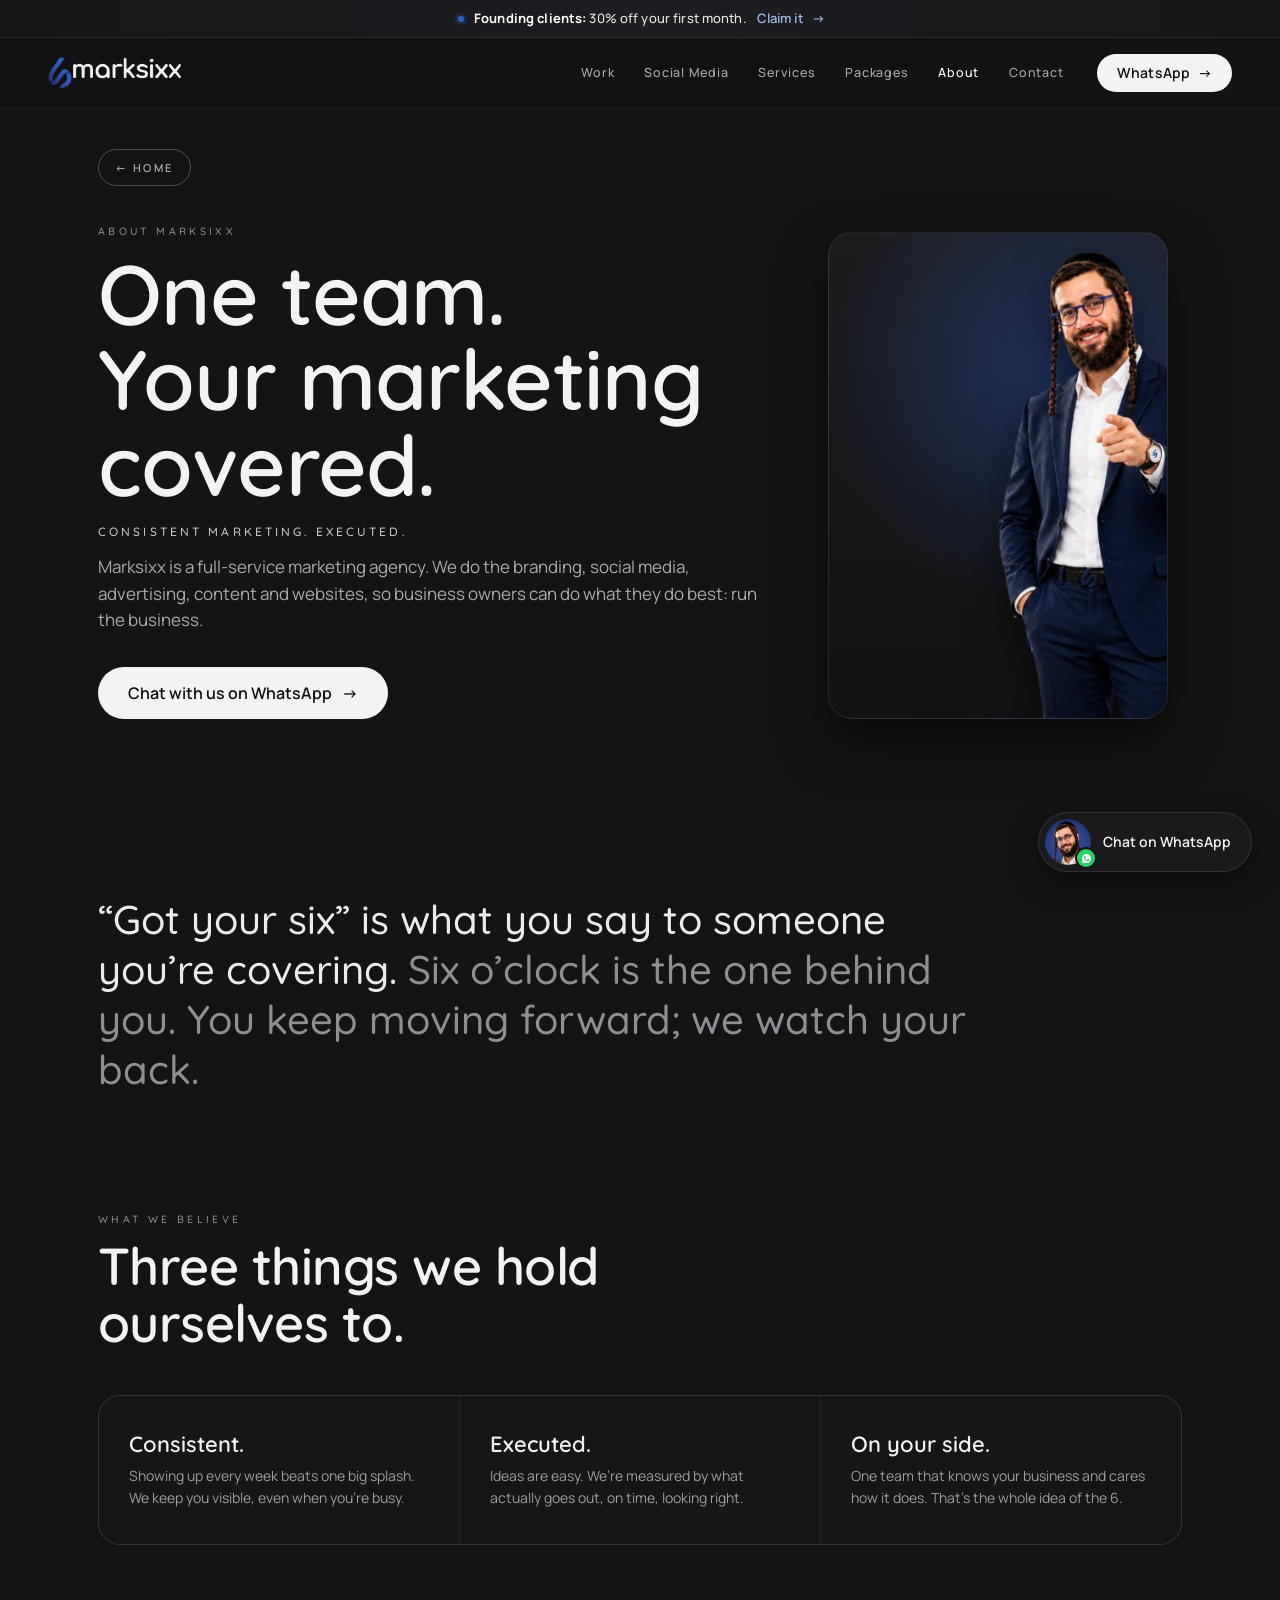
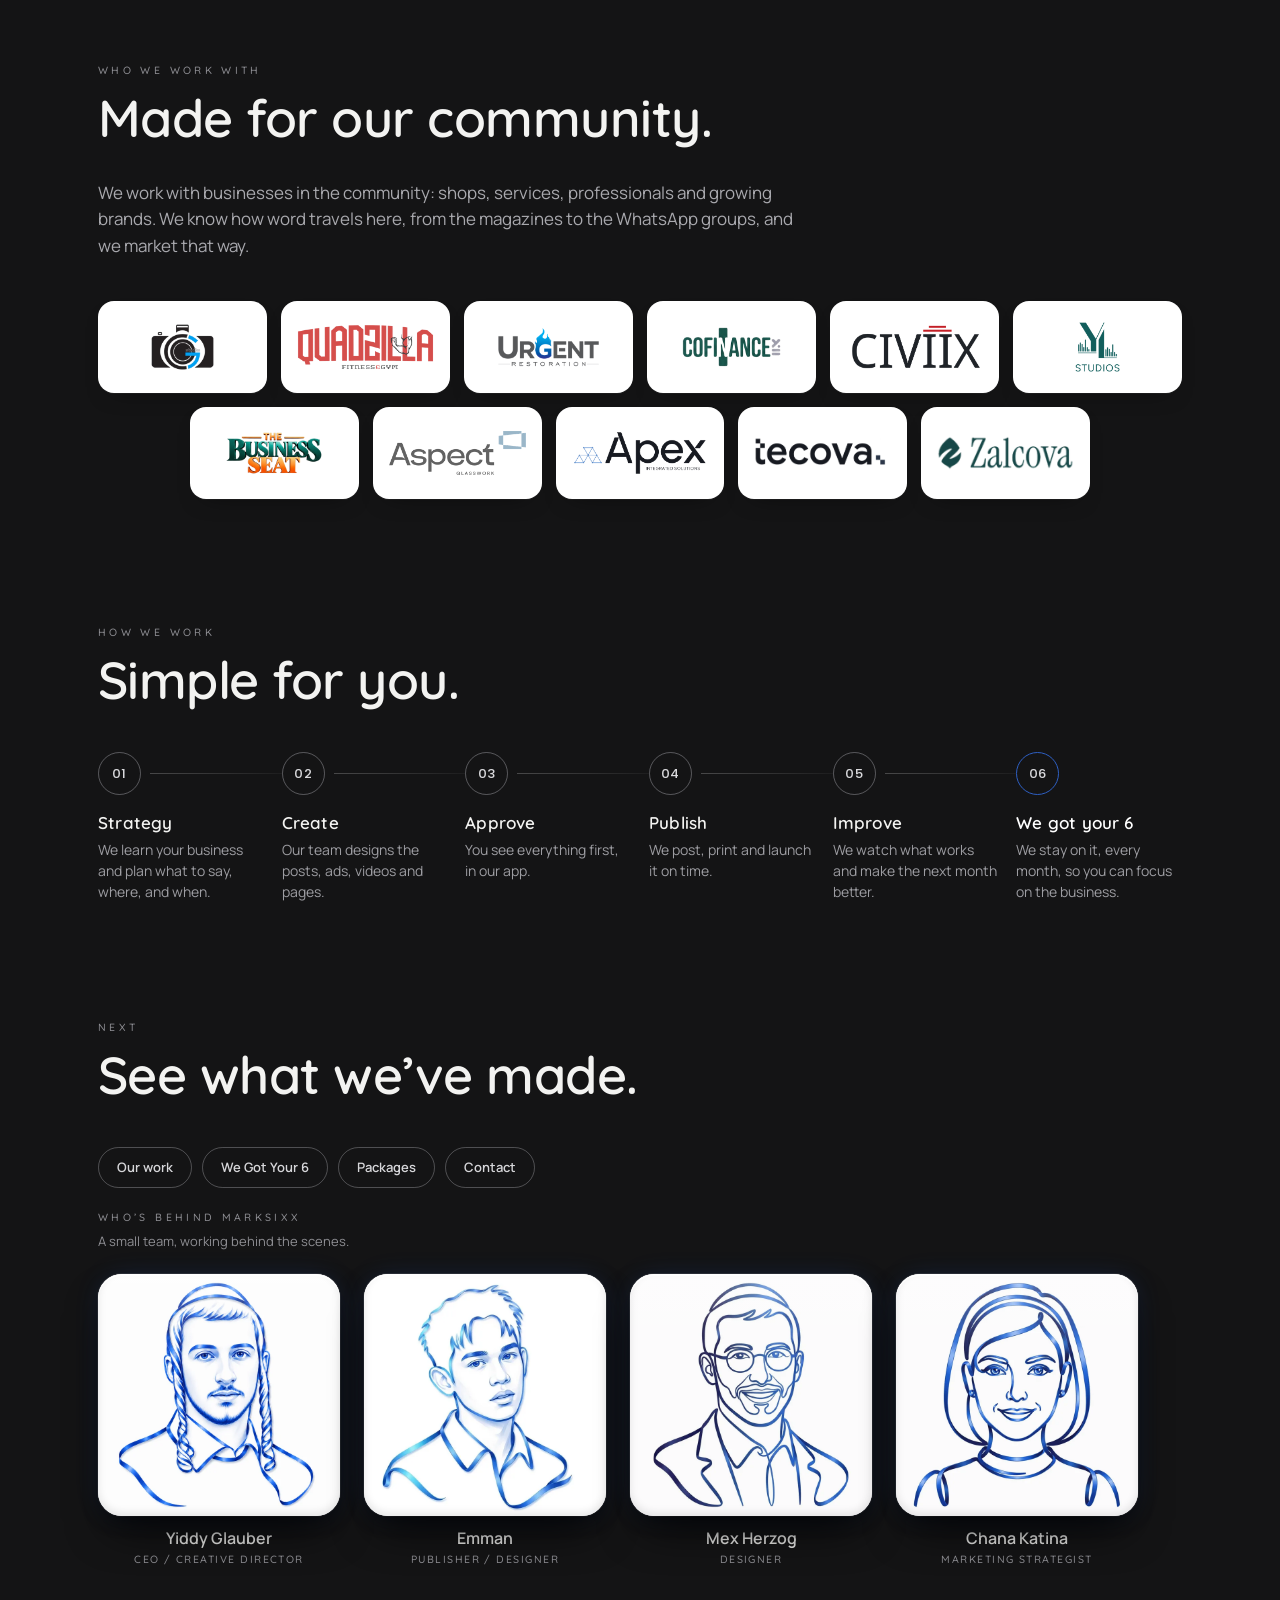
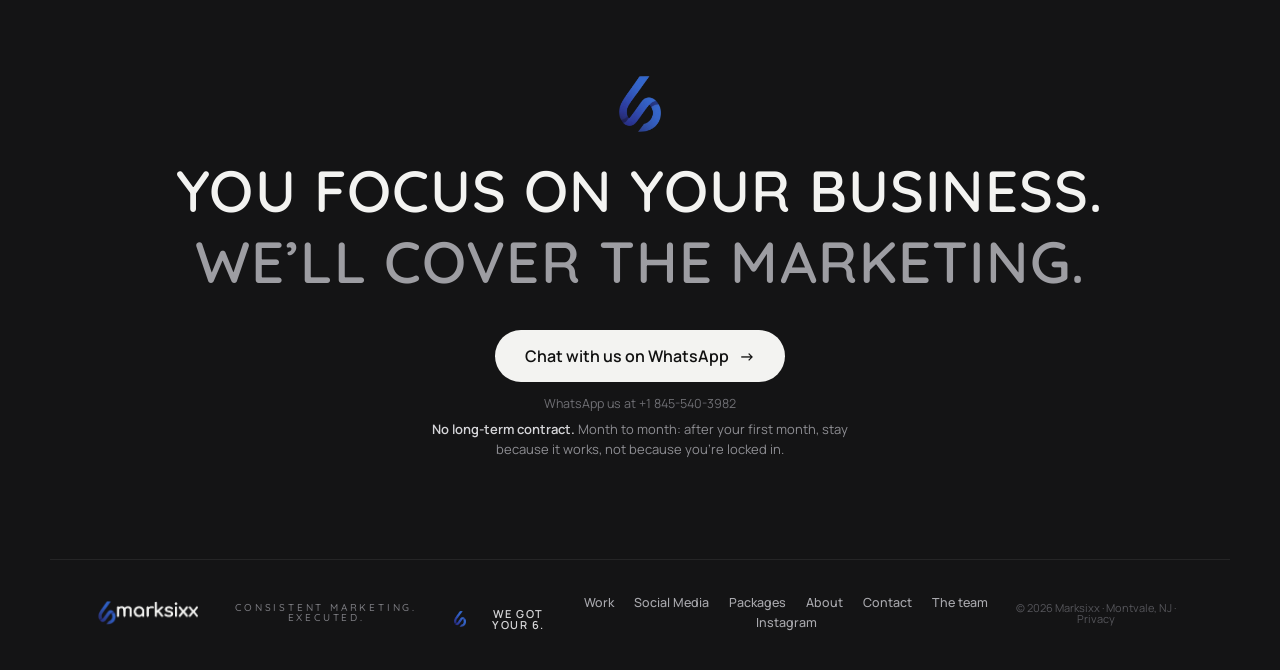
==== about/index.html @ c8ac4564 "Location: Montvale, NJ" ====
<!doctype html><html lang="en"><head><meta charset="utf-8"><meta name="viewport" content="width=device-width,initial-scale=1,viewport-fit=cover">
<title>About — Marksixx</title><meta name="description" content="About Marksixx: one team for your whole marketing. Branding, social media, advertising, content and websites. We Got Your 6.">
<meta property="og:title" content="About — Marksixx"><meta property="og:description" content="About Marksixx: one team for your whole marketing. Branding, social media, advertising, content and websites. We Got Your 6."><meta property="og:image" content="https://marksixx.com/assets/og.jpg">
<meta name="theme-color" content="#141415"><link rel="icon" href="/assets/six.png"><link rel="stylesheet" href="/assets/style.css"><link rel="stylesheet" href="/assets/home.css"><link rel="stylesheet" href="/assets/svc.css"><link rel="stylesheet" href="/assets/v5.css"><link rel="stylesheet" href="/assets/v7.css"><link rel="stylesheet" href="/assets/v9.css">
<script>document.documentElement.classList.add('fxjs')</script><link rel="stylesheet" href="/assets/v12.css?v=14"><link rel="stylesheet" href="/assets/wa6.css"></head>
<body class="svc-page p-about"><a class="offer-bar" href="/contact/?offer=founding" aria-label="Founding clients: 30% off your first month. Get in touch."><span><b>Founding clients:</b> 30% off your first month.</span><span class="ob-go" aria-hidden="true">Claim it<i>&rarr;</i></span></a>
<div class="page">
<header class="top solid"><a class="logo" href="/" aria-label="Marksixx home"><img class="logo-lockup" src="/assets/logo-lockup.png" alt="marksixx" width="825" height="198"></a>
<nav class="sub-nav" aria-label="Main"><a href="/work/">Work</a><a href="/social-media/">Social Media</a><a href="/we-got-your-6/">Services</a><a href="/packages/">Packages</a><a href="/about/" class="on">About</a><a href="/contact/">Contact</a></nav><a class="cta" href="https://wa.me/18455403982?text=Hi%20Marksixx%21%20I%E2%80%99d%20like%20to%20talk%20about%20my%20marketing." target="_blank" rel="noopener">WhatsApp <span aria-hidden="true">&rarr;</span></a></header>
<main>
<section class="sec sp-hero"><a class="sp-back" href="/" data-back>&larr; Home</a><div class="ab-hero"><div><p class="kicker sp-k">About Marksixx</p><h1>One team.<br>Your marketing covered.</h1><p class="sp-short">Consistent Marketing. Executed.</p><p class="lead">Marksixx is a full-service marketing agency. We do the branding, social media, advertising, content and websites, so business owners can do what they do best: run the business.</p><div class="sp-btns2"><a class="big-cta" href="https://wa.me/18455403982?text=Hi%20Marksixx%21%20I%E2%80%99d%20like%20to%20talk%20about%20my%20marketing." target="_blank" rel="noopener">Chat with us on WhatsApp <span aria-hidden="true">&rarr;</span></a></div></div><div class="ab-guy ab-guy6 fx"><img src="/assets/guy-front-6.webp" alt="The Mark Six guy, pointing at you" width="398" height="1100" loading="lazy"></div></div></section><section class="sec"><div class="sec-head fx"><p class="kicker">The name</p></div><p class="quote fx">“Got your six” is what you say to someone you’re covering. <em>Six o’clock is the one behind you. You keep moving forward; we watch your back.</em></p></section><section class="sec "><div class="sec-head fx"><p class="kicker">What we believe</p><h2>Three things we hold ourselves to.</h2></div><div class="vals fx-kids"><div class="val"><h3>Consistent.</h3><p>Showing up every week beats one big splash. We keep you visible, even when you’re busy.</p></div><div class="val"><h3>Executed.</h3><p>Ideas are easy. We’re measured by what actually goes out, on time, looking right.</p></div><div class="val"><h3>On your side.</h3><p>One team that knows your business and cares how it does. That’s the whole idea of the 6.</p></div></div></section><section class="sec "><div class="sec-head fx"><p class="kicker">Who we work with</p><h2>Made for our community.</h2></div><p class="lead fx" style="max-width:720px;margin-top:-10px">We work with businesses in the community: shops, services, professionals and growing brands. We know how word travels here, from the magazines to the WhatsApp groups, and we market that way.</p><ul class="logos logos-color logos9 fx-kids" style="margin-top:34px"><li><img src="/assets/clients/color/g-studios.png" width="214" height="160" alt="G Studios" loading="lazy"></li><li><img src="/assets/clients/color/quadzilla.png" width="453" height="160" alt="Quadzilla Fitness" loading="lazy"></li><li><img src="/assets/clients/color/urgent-restoration.png" width="349" height="160" alt="Urgent Restoration" loading="lazy"></li><li><img src="/assets/clients/color/cofinance.png" width="349" height="160" alt="CoFinance" loading="lazy"></li><li><img src="/assets/clients/color/civiix.png" width="467" height="160" alt="CIVIIX" loading="lazy"></li><li><img src="/assets/clients/color/yl-studios.png" width="162" height="180" alt="YL Studios" loading="lazy"></li><li><img src="/assets/clients/color/business-seat.png" width="332" height="160" alt="The Business Seat" loading="lazy"></li><li><img src="/assets/clients/color/aspect-white.png" width="496" height="160" alt="Aspect Glasswork" loading="lazy"></li><li><img src="/assets/clients/color/apex.png" width="469" height="160" alt="Apex Integrated Solutions" loading="lazy"></li><li><img src="/assets/clients/color/tecova.png" width="697" height="160" alt="Tecova" loading="lazy"></li><li><img src="/assets/clients/color/zalcova.png" width="647" height="160" alt="Zalcova" loading="lazy"></li></ul></section><section class="sec "><div class="sec-head fx"><p class="kicker">How we work</p><h2>Simple for you.</h2></div><ol class="steps s6  fx-kids"><li><span class="st-n">01</span><div><h3>Strategy</h3><p>We learn your business and plan what to say, where, and when.</p></div></li><li><span class="st-n">02</span><div><h3>Create</h3><p>Our team designs the posts, ads, videos and pages.</p></div></li><li><span class="st-n">03</span><div><h3>Approve</h3><p>You see everything first, in our app.</p></div></li><li><span class="st-n">04</span><div><h3>Publish</h3><p>We post, print and launch it on time.</p></div></li><li><span class="st-n">05</span><div><h3>Improve</h3><p>We watch what works and make the next month better.</p></div></li><li class="st-six"><span class="st-n">06</span><div><h3>We got your 6</h3><p>We stay on it, every month, so you can focus on the business.</p></div></li></ol></section><section class="sec"><div class="sec-head fx"><p class="kicker">Next</p><h2>See what we’ve made.</h2></div><nav class="sp-more fx"><a href="/work/">Our work</a><a href="/we-got-your-6/">We Got Your 6</a><a href="/packages/">Packages</a><a href="/contact/">Contact</a></nav></section><section class="sec sec-team" id="team" aria-labelledby="team-h"><div class="sec-head fx"><p class="kicker" id="team-h">Who’s behind Marksixx</p><p class="tm-intro">A small team, working behind the scenes.</p></div><ul class="tm-list tm12-grid fx-kids"><li class="tm tm12"><div class="tm-ph"><picture><source srcset="/assets/team/yiddy-glauber-v14.webp" type="image/webp"><img src="/assets/team/yiddy-glauber-v14.jpg" alt="Yiddy Glauber" width="720" height="720" loading="lazy" decoding="async"></picture></div><p class="tm-n">Yiddy Glauber</p><p class="tm-r">CEO / Creative Director</p></li><li class="tm tm12"><div class="tm-ph"><picture><source srcset="/assets/team/emman-v15b.webp" type="image/webp"><img src="/assets/team/emman-v15b.jpg" alt="Emman" width="720" height="720" loading="lazy" decoding="async"></picture></div><p class="tm-n">Emman</p><p class="tm-r">Publisher / Designer</p></li><li class="tm tm12"><div class="tm-ph"><picture><source srcset="/assets/team/mex-herzog-v15b.webp" type="image/webp"><img src="/assets/team/mex-herzog-v15b.jpg" alt="Mex Herzog (illustration)" width="720" height="720" loading="lazy" decoding="async"></picture></div><p class="tm-n">Mex Herzog</p><p class="tm-r">Designer</p></li><li class="tm tm12"><div class="tm-ph"><picture><source srcset="/assets/team/chana-v15b.webp" type="image/webp"><img src="/assets/team/chana-v15b.jpg" alt="Chana Katina (illustration)" width="720" height="720" loading="lazy" decoding="async"></picture></div><p class="tm-n">Chana Katina</p><p class="tm-r">Marketing Strategist</p></li></ul></section>
<section class="sec sec-cta"><img class="cta-6 fx" src="/assets/six.png" alt="" width="301" height="400" loading="lazy"><h2 class="fx"><span>You focus on your business.</span><span>We’ll cover the marketing.</span></h2>
<a class="big-cta fx" href="https://wa.me/18455403982?text=Hi%20Marksixx%21%20I%E2%80%99d%20like%20to%20talk%20about%20my%20marketing." target="_blank" rel="noopener">Chat with us on WhatsApp <span aria-hidden="true">&rarr;</span></a>
<p class="cta-sub">WhatsApp us at +1 845-540-3982</p><p class="cta-promise"><b>No long-term contract.</b> Month to month: after your first month, stay because it works, not because you’re locked in.</p></section>
<footer class="foot"><img class="foot-logo" src="/assets/logo-lockup.png" alt="marksixx" width="825" height="198" loading="lazy"><p class="foot-slogan">Consistent Marketing. Executed.</p><p class="foot-six"><img src="/assets/six.png" alt="" width="301" height="400" loading="lazy">We got your 6.</p><nav class="foot-nav" aria-label="Footer"><a href="/work/">Work</a><a href="/social-media/">Social Media</a><a href="/packages/">Packages</a><a href="/about/">About</a><a href="/contact/">Contact</a><a href="/about/#team">The team</a><a href="https://www.instagram.com/mark6.x/" target="_blank" rel="noopener">Instagram</a></nav><p class="foot-c">© 2026 Marksixx · Montvale, NJ · <a href="/privacy/">Privacy</a></p></footer>
</main>
<nav class="tabbar" aria-label="Main"><a href="/"><svg viewBox="0 0 24 24"><path d="M3.5 10.5 12 4l8.5 6.5V20a.5.5 0 0 1-.5.5h-5v-6h-6v6H4a.5.5 0 0 1-.5-.5z"/></svg><span>Home</span></a><a href="/work/"><svg viewBox="0 0 24 24"><rect x="3.5" y="5" width="17" height="14" rx="1.5"/><path d="m3.5 16 5-5 4 4 3-3 5 5"/><circle cx="15.5" cy="9" r="1.3"/></svg><span>Work</span></a><a href="/packages/"><svg viewBox="0 0 24 24"><path d="M12 3.5 20 7.5v9L12 20.5 4 16.5v-9z"/><path d="m4 7.5 8 4 8-4M12 11.5v9"/></svg><span>Packages</span></a><a href="/social-media/"><svg viewBox="0 0 24 24"><rect x="3.5" y="3.5" width="17" height="17" rx="5"/><circle cx="12" cy="12" r="3.9"/><circle cx="17.2" cy="6.8" r=".5"/></svg><span>Social</span></a><a href="/contact/"><svg viewBox="0 0 24 24"><path d="M20 12a8 8 0 0 1-11.8 7l-4.2 1.1 1.1-4A8 8 0 1 1 20 12z"/></svg><span>Contact</span></a></nav>
</div>
<div class="lb" id="lb" hidden><button type="button" class="lb-x" aria-label="Close"><svg viewBox="0 0 24 24"><path d="M6 6l12 12M18 6 6 18"/></svg></button><img id="lbImg" alt=""><p id="lbCap"></p></div>
<script src="/assets/svc.js" defer></script><script src="/assets/v5.js" defer></script><script src="/assets/v9.js" defer></script><a class="wa6" href="https://wa.me/18455403982?text=Hi%20Marksixx%21%20I%E2%80%99d%20like%20to%20talk%20about%20my%20marketing." target="_blank" rel="noopener" aria-label="Chat with Marksixx on WhatsApp"><img src="/assets/wa6-guy.webp" alt="" width="132" height="132"><span class="wa6-b"><svg viewBox="0 0 24 24" aria-hidden="true"><path d="M12.04 2C6.58 2 2.13 6.45 2.13 11.91c0 1.75.46 3.45 1.32 4.95L2.05 22l5.25-1.38a9.9 9.9 0 0 0 4.74 1.21h.01c5.46 0 9.91-4.45 9.91-9.91A9.85 9.85 0 0 0 12.04 2zm5.8 14.13c-.24.69-1.42 1.32-1.96 1.37-.5.05-1.13.07-1.83-.11-.42-.13-.96-.31-1.65-.61-2.9-1.25-4.79-4.17-4.94-4.36-.14-.2-1.18-1.57-1.18-3 0-1.42.75-2.12 1.01-2.41.27-.29.58-.36.78-.36h.56c.18.01.42-.07.66.5.24.58.83 2.01.9 2.15.07.15.12.32.02.51-.1.2-.15.32-.29.49-.15.17-.31.38-.44.51-.15.15-.3.3-.13.6.17.29.76 1.25 1.63 2.03 1.12 1 2.07 1.31 2.36 1.46.29.15.46.12.63-.07.17-.2.73-.85.92-1.14.2-.29.39-.24.66-.15.27.1 1.71.81 2 .96.29.15.49.22.56.34.07.12.07.71-.17 1.39z"/></svg></span><span class="wa6-t">Chat on WhatsApp</span></a>
<script src="/assets/wa6.js" defer></script>
</body></html>
---- assets/style.css ----
@font-face{font-family:"Poppins";src:url(/assets/Poppins-Medium.woff2) format("woff2");font-weight:500;font-display:swap}
@font-face{font-family:"Poppins";src:url(/assets/Poppins-Regular.woff2) format("woff2");font-weight:400;font-display:swap}
@font-face{font-family:"Manrope";src:url(/assets/Manrope.woff2) format("woff2");font-weight:200 800;font-display:swap}
:root{--bg:#141415;--ink:#f1f1ef;--mute:#9a9a9f;--dim:#6f6f74;--blue:#2E5FC2;--rim:rgba(214,216,222,.55)}
*{box-sizing:border-box;margin:0;padding:0}
html,body{background:var(--bg);color:var(--ink);-webkit-font-smoothing:antialiased;-webkit-tap-highlight-color:transparent}
body{font-family:Manrope,system-ui,sans-serif;min-height:100svh;overflow-x:hidden}
a{color:inherit;text-decoration:none}
img{display:block;max-width:none}
ul{list-style:none}

/* ---------- header ---------- */
.top{position:fixed;inset:0 0 auto 0;z-index:20;display:flex;align-items:center;justify-content:space-between;padding:calc(env(safe-area-inset-top) + 18px) 20px 0}
.logo{display:flex;align-items:center;gap:7px;height:30px}
.logo-six{height:27px;width:auto}
.logo-word{height:15px;width:auto;margin-top:3px}
.cta{font:600 13px/1 Manrope,sans-serif;letter-spacing:.02em;color:#111;background:#f3f3f1;border-radius:999px;padding:10px 16px 10px 17px;display:inline-flex;gap:7px;align-items:center;transition:background .2s}
.cta:hover{background:#fff}

/* ---------- hero ---------- */
.hero{position:relative;min-height:100svh;overflow:hidden}
.copy{position:relative;z-index:6;text-align:center;padding:calc(env(safe-area-inset-top) + 86px) 20px 0;pointer-events:none}
.copy a,.copy nav{pointer-events:auto}
.eyebrow{font:600 10.5px/1 Manrope,sans-serif;letter-spacing:.34em;text-transform:uppercase;color:#b4b4b8;margin-right:-.34em}
.headline{font:500 clamp(30px,8.6vw,40px)/1.08 Poppins,sans-serif;letter-spacing:-.015em;margin-top:12px;display:inline-flex;align-items:baseline;gap:.08em;white-space:nowrap}
.headline .h6{height:.98em;width:auto;align-self:center;transform:translateY(.04em);margin-left:.2em}
.desk-extra{display:none}

/* stage = the photographic plate + the interactive layers, all positioned in plate % */
.stage{position:relative;z-index:2}
.plate{position:relative;width:var(--pw);aspect-ratio:var(--par);margin:0 auto;left:50%;transform:translateX(-50%);
  --pw:min(113vw,60svh);--par:1/1;--cx:50%;--cy:50%;--rn:.4295;--rpx:calc(var(--pw) * var(--rn))}
.plate>picture,.plate>picture>img{position:absolute;inset:0;width:100%;height:100%}
.plate>picture>img{object-fit:cover;-webkit-mask-image:radial-gradient(closest-side at var(--cx) var(--cy),#000 86%,transparent 100%);mask-image:radial-gradient(closest-side at var(--cx) var(--cy),#000 86%,transparent 100%)}

/* the man + his shadow; the figure's origin (0,0) is the point between his feet */
.figure{position:absolute;left:calc(var(--cx) + var(--fx,0%));top:calc(var(--cy) + var(--fy,0%));width:0;height:0;z-index:2;
  transform:translateY(var(--walk,0px))}
.guy{position:absolute;bottom:0;left:0;height:calc(var(--rpx) * .44);width:auto;
  transform:translateX(var(--gx,-50%)) translateY(var(--gy,8%)) rotate(var(--sway,0deg));transform-origin:50% 100%;
  filter:drop-shadow(0 1px 1px rgba(0,0,0,.55))}
.shadow{position:absolute;left:0;top:0;width:0;height:0;transform:rotate(var(--rot,0deg));will-change:transform}
.shadow img{position:absolute;top:calc(var(--rpx) * -.012);left:0;transform:translateX(-50%) scaleY(var(--slen,1));transform-origin:50% 0;
  height:calc(var(--rpx) * .64);width:auto;opacity:var(--sop,.9)}

/* the entrance light: a dark veil with a moving spotlight hole */
.light{position:absolute;inset:-30% -60%;z-index:3;pointer-events:none;opacity:0;
  background:radial-gradient(circle at var(--lx,62%) var(--ly,38%),rgba(20,20,21,0) 0,rgba(20,20,21,0) var(--lr0,0%),rgba(20,20,21,.95) var(--lr1,8%))}
.intro .light{opacity:1}

/* ---------- the six service markers ---------- */
.marks{position:absolute;inset:0;z-index:4}
.marks li{position:absolute;--a:calc(var(--h) * 30deg);--rr:calc(var(--rpx) * .75);
  left:calc(var(--cx) + sin(var(--a)) * var(--rr));top:calc(var(--cy) - cos(var(--a)) * var(--rr) * var(--yk,1));width:0;height:0}
.mark{position:absolute;left:0;top:0;width:var(--d);height:var(--d);--d:calc(var(--rpx) * .32);
  margin:calc(var(--d) / -2) 0 0 calc(var(--d) / -2);border-radius:50%;display:flex;flex-direction:column;align-items:center;justify-content:center;gap:.06em;
  background:radial-gradient(120% 120% at 30% 20%,rgba(58,58,62,.78),rgba(16,16,18,.9) 62%);
  -webkit-backdrop-filter:blur(3px);backdrop-filter:blur(3px);
  border:1px solid var(--rim);
  box-shadow:inset 0 1px 0 rgba(255,255,255,.14),inset 0 -1px 2px rgba(0,0,0,.6),0 0 0 1px rgba(0,0,0,.55),0 calc(var(--d)*.08) calc(var(--d)*.18) rgba(0,0,0,.55);
  transition:transform .35s cubic-bezier(.2,.7,.2,1),border-color .3s,box-shadow .3s,opacity .5s;cursor:pointer;outline:none}
.mark .n{font:500 calc(var(--d) * .36)/1 Poppins,sans-serif;color:#f4f4f2;letter-spacing:-.01em;margin-top:calc(var(--d)*.04)}
.mark .l{font:600 max(7px,calc(var(--d) * .1))/1.1 Manrope,sans-serif;letter-spacing:.035em;text-transform:uppercase;color:#bdbdc1;text-align:center;white-space:nowrap}
.mark-six .six{height:calc(var(--d) * .36);width:auto;margin-top:calc(var(--d)*.02)}
.mark-six .l{font-size:max(6.5px,calc(var(--d) * .086));letter-spacing:.02em}
.mark.is-active,.mark:focus-visible{transform:translateY(-4px);border-color:var(--blue);
  box-shadow:inset 0 1px 0 rgba(255,255,255,.16),inset 0 -1px 2px rgba(0,0,0,.6),0 0 0 1px rgba(46,95,194,.35),0 calc(var(--d)*.14) calc(var(--d)*.26) rgba(0,0,0,.6)}
.mark.is-active .l{color:#fff}
.intro .mark{opacity:0;transform:translateY(6px)}
.marks li.in .mark{opacity:1}

.helper{font:600 9.5px/1 Manrope,sans-serif;letter-spacing:.3em;text-transform:uppercase;color:var(--dim);text-align:center;margin-right:-.3em}
.helper-mob{position:relative;z-index:5;margin-top:-2px}

/* intro fades */
.eyebrow,.headline,.helper{transition:opacity .7s ease,transform .7s ease}
.intro .eyebrow,.intro .headline,.intro .helper{opacity:0;transform:translateY(6px)}
.page.s-eyebrow .eyebrow,.page.s-head .headline,.page.s-help .helper{opacity:1;transform:none}

/* ---------- bottom nav (mobile) ---------- */
.tabbar{position:fixed;left:12px;right:12px;bottom:calc(env(safe-area-inset-bottom) + 10px);z-index:30;display:flex;justify-content:space-around;
  padding:9px 6px 8px;border-radius:20px;background:rgba(28,28,30,.62);-webkit-backdrop-filter:blur(14px) saturate(1.2);backdrop-filter:blur(14px) saturate(1.2);
  border:1px solid rgba(255,255,255,.09)}
.tabbar a{display:flex;flex-direction:column;align-items:center;gap:4px;font:500 9.5px/1 Manrope,sans-serif;letter-spacing:.04em;color:#8c8c91;min-width:54px}
.tabbar svg{width:21px;height:21px;fill:none;stroke:currentColor;stroke-width:1.25;stroke-linejoin:round;stroke-linecap:round}
.tabbar a.on{color:#f2f2f0}

/* ---------- mobile vertical rhythm ---------- */
@media (max-width:899px){
  .hero{display:flex;flex-direction:column;justify-content:center;padding:calc(env(safe-area-inset-top) + 64px) 0 calc(env(safe-area-inset-bottom) + 82px)}
  .copy{padding-top:0}
  .stage{margin-top:6px}
  .helper-mob{margin-top:8px}
}

/* ---------- desktop composition ---------- */
@media (min-width:900px){
  .top{padding:30px 48px 0}
  .logo{height:36px;gap:9px}.logo-six{height:34px}.logo-word{height:19px}
  .cta{font-size:14px;padding:12px 20px}
  .tabbar,.helper-mob{display:none}
  .hero{height:100vh;min-height:640px}
  .stage{position:absolute;inset:0}
  .plate{position:absolute;left:50%;top:50%;transform:translate(-50%,-50%);margin:0;
    --par:2752/1536;--pw:min(max(100vw,calc(100vh * 2752 / 1536)),calc(100vh * 2.25));--cx:71.66%;--cy:49.3%;--rn:.2169}
  .plate>picture>img{-webkit-mask-image:linear-gradient(90deg,transparent,#000 5%,#000 95%,transparent);mask-image:linear-gradient(90deg,transparent,#000 5%,#000 95%,transparent)}
  .copy{position:absolute;z-index:6;left:clamp(48px,6vw,110px);top:50%;transform:translateY(-50%);text-align:left;padding:0;width:min(34vw,470px)}
  .eyebrow{font-size:12px;letter-spacing:.38em}
  .headline{font-size:clamp(44px,4.4vw,68px);margin-top:18px}
  .desk-extra{display:block;margin-top:34px}
  .helper-desk{text-align:left;margin:0;min-height:44px;display:flex;flex-direction:column;gap:9px}
  .helper-desk .hl-label{font:600 11px/1 Manrope,sans-serif;letter-spacing:.32em;color:var(--dim);transition:color .25s}
  .helper-desk .hl-desc{font:400 15px/1.3 Manrope,sans-serif;letter-spacing:.01em;text-transform:none;color:#cfcfd2;opacity:0;transform:translateY(4px);transition:opacity .25s,transform .25s}
  .helper-desk.on .hl-label{color:#f1f1ef}
  .helper-desk.on .hl-desc{opacity:1;transform:none}
  .desk-nav{display:flex;gap:26px;margin-top:46px}
  .desk-nav a{font:600 11px/1 Manrope,sans-serif;letter-spacing:.24em;text-transform:uppercase;color:#8d8d92;transition:color .2s}
  .desk-nav a:hover{color:#fff}
}

@media (prefers-reduced-motion:reduce){
  *,*::before,*::after{transition-duration:.01ms!important;animation-duration:.01ms!important}
  .intro .light{opacity:0}
}
---- assets/home.css ----
/* ===== v4 additions — the hero above is locked; only the logo, eyebrow and headline rules below change it ===== */
@font-face{font-family:"Quicksand";src:url(/assets/Quicksand.woff2) format("woff2");font-weight:300 700;font-display:swap}

/* 3. the official horizontal lockup (blue 6 before marksixx), one image, true proportions */
.logo{height:30px}
.logo-lockup{height:26px;width:auto}
/* 2. eyebrow in the brand's rounded geometric look, light and quiet */
.eyebrow{font:500 10.5px/1 Quicksand,Manrope,sans-serif;letter-spacing:.3em;color:#b9b9bd;margin-right:-.3em;white-space:nowrap}
/* 1. the real "We Got Your 6" slogan artwork (words white, the 6 blue) */
.headline{display:block;margin-top:12px;line-height:0}
.headline .slogan{height:clamp(34px,10vw,46px);width:auto;margin:0 auto}
@media (min-width:900px){
  .logo{height:36px}.logo-lockup{height:32px}
  .eyebrow{font-size:12px;letter-spacing:.34em}
  .headline{margin-top:18px}
  .headline .slogan{height:clamp(54px,5.5vw,86px);margin:0}
  .desk-nav{gap:24px}
}

/* header gets a quiet backing once you scroll past the hero */
.top{transition:background .3s,padding .3s,-webkit-backdrop-filter .3s,backdrop-filter .3s}
.top.solid{background:rgba(18,18,19,.78);-webkit-backdrop-filter:blur(14px);backdrop-filter:blur(14px);padding-bottom:12px;border-bottom:1px solid rgba(255,255,255,.05)}
@media (min-width:900px){.top.solid{padding-top:16px;padding-bottom:16px}}
html{scroll-behavior:smooth;scroll-padding-top:72px}
@media (prefers-reduced-motion:reduce){html{scroll-behavior:auto}}

/* ===== sections ===== */
.sec{position:relative;max-width:1180px;margin:0 auto;padding:84px 20px 0}
.sec-head{max-width:640px;margin-bottom:30px}
.sec-head.center{text-align:center;margin-left:auto;margin-right:auto}
.kicker{font:500 10.5px/1 Quicksand,Manrope,sans-serif;letter-spacing:.32em;text-transform:uppercase;color:#8e8e93;margin-bottom:14px}
.sec h2{font:600 clamp(28px,7.6vw,52px)/1.08 Quicksand,Manrope,sans-serif;letter-spacing:-.01em;color:#f3f3f1}
.lead{font:400 15.5px/1.55 Manrope,sans-serif;color:#a9a9ae;margin-top:14px}
.sec-note{font:400 12.5px/1.5 Manrope,sans-serif;color:#6f6f74;margin-top:18px}
.tag-ph{display:inline-block;font:700 9.5px/1 Manrope;letter-spacing:.18em;text-transform:uppercase;color:#141415;background:#c9c9cc;border-radius:4px;padding:4px 6px 3px;margin-right:6px;vertical-align:2px}
main{display:block}
.page{padding-bottom:calc(env(safe-area-inset-bottom) + 96px)}
@media (min-width:900px){.page{padding-bottom:0}.sec{padding:120px 48px 0}.sec-head{margin-bottom:44px}.lead{font-size:17px}}

/* work — natural proportions, no cropping */
.work-grid{column-count:2;column-gap:10px}
.w{position:relative;margin:0 0 14px;border-radius:14px;overflow:hidden;background:#1c1c1e;break-inside:avoid;display:block}
.w-btn{display:block;width:100%;border:0;padding:0;background:none;cursor:zoom-in}
.w img{width:100%;height:auto;display:block;transition:transform .6s cubic-bezier(.2,.7,.2,1)}
.w{background:none;border-radius:0;overflow:visible}
.w-btn{border-radius:14px;overflow:hidden;background:#1c1c1e}
.w figcaption{display:flex;justify-content:space-between;align-items:baseline;gap:8px;padding:9px 2px 4px}
.w figcaption span{font:600 11.5px/1.25 Manrope;color:#d8d8db}
.w figcaption em{font:500 8.5px/1 Quicksand,Manrope;font-style:normal;letter-spacing:.18em;text-transform:uppercase;color:#77777c;white-space:nowrap}
@media (hover:hover){.w:hover img{transform:scale(1.03)}}
@media (min-width:900px){.work-grid{column-count:3;column-gap:16px}.w{margin-bottom:16px}.w figcaption span{font-size:13px}.w figcaption em{font-size:9.5px}}
@media (min-width:1300px){.work-grid{column-count:4}}
/* services */
.svc-list{border-top:1px solid rgba(255,255,255,.08)}
.svc{display:flex;align-items:center;gap:16px;padding:18px 2px;border-bottom:1px solid rgba(255,255,255,.08);transition:background .25s}
.svc-n{flex:none;width:52px;height:52px;border-radius:50%;display:grid;place-items:center;font:500 19px/1 Poppins,sans-serif;color:#f4f4f2;
  background:radial-gradient(120% 120% at 30% 20%,rgba(58,58,62,.78),rgba(16,16,18,.9) 62%);border:1px solid var(--rim);box-shadow:inset 0 1px 0 rgba(255,255,255,.12)}
.svc-n img{height:24px;width:auto}
.svc-t{flex:1;display:flex;flex-direction:column;gap:5px;min-width:0}
.svc-t strong{font:600 18px/1.15 Quicksand,Manrope,sans-serif;color:#f3f3f1}
.svc-t span{font:400 13.5px/1.45 Manrope;color:#9d9da2}
.svc-go{flex:none;color:#7c7c81;font-size:18px;transition:transform .25s,color .25s}
.svc:hover .svc-go,.svc:focus-visible .svc-go{color:#fff;transform:translateX(3px)}
.svc:hover .svc-n,.svc:focus-visible .svc-n{border-color:var(--blue)}
.svc:focus-visible{outline:1px solid var(--blue);outline-offset:4px;border-radius:6px}
@media (min-width:900px){.svc-list{display:grid;grid-template-columns:1fr 1fr;column-gap:48px}.svc{padding:24px 2px}.svc-t strong{font-size:20px}}

/* how */
.steps{list-style:none;position:relative;display:grid;gap:0}
.steps li{display:flex;gap:18px;padding:0 0 26px;position:relative}
.steps li:not(:last-child)::before{content:"";position:absolute;left:21px;top:46px;bottom:4px;width:1px;background:linear-gradient(rgba(255,255,255,.22),rgba(255,255,255,.04))}
.st-n{flex:none;width:43px;height:43px;border-radius:50%;border:1px solid rgba(214,216,222,.35);display:grid;place-items:center;font:500 13px/1 Poppins;color:#d9d9dc;letter-spacing:.02em}
.steps h3{font:600 17px/1.2 Quicksand,Manrope;color:#f3f3f1;margin:4px 0 6px;letter-spacing:.01em}
.steps p{font:400 14px/1.5 Manrope;color:#9d9da2}
.steps li:last-child .st-n{border-color:var(--blue)}
@media (min-width:900px){
  .steps{grid-template-columns:repeat(5,1fr);gap:22px}
  .steps li{flex-direction:column;gap:14px;padding:0}
  .steps li:not(:last-child)::before{left:52px;right:-18px;top:21px;bottom:auto;width:auto;height:1px;background:linear-gradient(90deg,rgba(255,255,255,.22),rgba(255,255,255,.04))}
}

/* about */
.about-in{display:grid;grid-template-columns:86px 1fr;gap:22px;align-items:center;border-radius:22px;padding:30px 22px;
  background:radial-gradient(130% 120% at 100% 0%,rgba(255,255,255,.06),rgba(255,255,255,0) 55%),#18181a;border:1px solid rgba(255,255,255,.07)}
.about-art{display:flex;justify-content:center;align-self:stretch;align-items:flex-end}
.about-art img{height:150px;width:auto;filter:drop-shadow(0 18px 18px rgba(0,0,0,.6))}
.about-copy h2{font-size:clamp(24px,6.6vw,44px)}
.about-copy p{font:400 15px/1.55 Manrope;color:#a9a9ae;margin-top:14px}
.about-copy .about-tag{font:500 11px/1.4 Quicksand,Manrope;letter-spacing:.24em;text-transform:uppercase;color:#d8d8db;margin-top:20px}
@media (max-width:420px){.about-in{grid-template-columns:1fr}.about-art{display:none}}
@media (min-width:900px){.about-in{grid-template-columns:200px 1fr;gap:56px;padding:56px 64px}.about-art img{height:300px}.about-copy p{font-size:17px;max-width:560px}}

/* clients */
.logos{display:grid;grid-template-columns:repeat(3,1fr);gap:26px 18px;align-items:center;justify-items:center;padding:8px 0}
.logos img{max-width:100%;max-height:44px;width:auto;height:auto;object-fit:contain;opacity:.82;filter:grayscale(1)}
.logos img.inv{filter:grayscale(1) brightness(0) invert(1)}
@media (min-width:900px){.logos{grid-template-columns:repeat(auto-fit,minmax(120px,1fr));gap:40px}.logos img{max-height:56px}}

/* reviews */
.rv-list{display:grid;gap:12px}
.rv{border:1px dashed rgba(255,255,255,.18);border-radius:18px;padding:22px 20px;background:rgba(255,255,255,.015)}
.stars{display:flex;gap:4px;margin-bottom:14px}
.stars svg{width:16px;height:16px;fill:none;stroke:#77777c;stroke-width:1.3;stroke-linejoin:round}
.rv-ph{font:500 16px/1.4 Quicksand,Manrope;color:#8e8e93}
.rv-who{font:500 10px/1 Quicksand,Manrope;letter-spacing:.22em;text-transform:uppercase;color:#5f5f64;margin-top:16px}
@media (min-width:900px){.rv-list{grid-template-columns:repeat(3,1fr);gap:16px}}

/* packages */
.pk-list{display:grid;gap:14px}
.pk{border-radius:22px;padding:26px 22px 22px;background:#18181a;border:1px solid rgba(255,255,255,.08);display:flex;flex-direction:column}
.pk-six{background:radial-gradient(120% 90% at 100% 0%,rgba(46,95,194,.16),rgba(46,95,194,0) 60%),#18181a;border-color:rgba(46,95,194,.55)}
.pk-top{position:relative}
.pk-6{position:absolute;right:0;top:-2px;height:34px;width:auto}
.pk h3{font:600 22px/1.15 Quicksand,Manrope;color:#f3f3f1}
.pk-top p{font:400 14px/1.4 Manrope;color:#9d9da2;margin-top:6px}
.pk ul{list-style:none;margin:20px 0 22px;display:grid;gap:10px;flex:1}
.pk ul li{font:400 14.5px/1.4 Manrope;color:#d3d3d6;padding-left:22px;position:relative}
.pk ul li::before{content:"";position:absolute;left:2px;top:.5em;width:9px;height:5px;border-left:1.5px solid #9a9a9f;border-bottom:1.5px solid #9a9a9f;transform:rotate(-45deg)}
.pk-six ul li::before{border-color:var(--blue)}
.pk-cta{display:flex;justify-content:center;gap:8px;font:600 13.5px/1 Manrope;letter-spacing:.02em;padding:15px 18px;border-radius:999px;border:1px solid rgba(214,216,222,.4);color:#f1f1ef;transition:border-color .2s,background .2s}
.pk-cta:hover{border-color:#fff}
.pk-six .pk-cta{background:#f3f3f1;color:#111;border-color:#f3f3f1}
@media (min-width:900px){.pk-list{grid-template-columns:repeat(3,1fr);gap:18px}.pk{padding:32px 28px 28px}}

/* final CTA */
.sec-cta{text-align:center;padding-top:110px;padding-bottom:30px;display:flex;flex-direction:column;align-items:center}
.cta-6{height:56px;width:auto;margin-bottom:26px}
.sec-cta h2{font-size:clamp(25px,7vw,58px);text-transform:uppercase;letter-spacing:.02em;line-height:1.15;display:flex;flex-direction:column;gap:4px}
.sec-cta h2 span:last-child{color:#9d9da2}
.big-cta{margin-top:34px;display:inline-flex;gap:10px;align-items:center;font:600 16px/1 Manrope;color:#111;background:#f3f3f1;border-radius:999px;padding:18px 30px;transition:background .2s,transform .2s}
.big-cta:hover{background:#fff;transform:translateY(-2px)}
.cta-sub{font:400 12.5px/1 Manrope;color:#6f6f74;margin-top:16px}

/* footer */
.foot{max-width:1180px;margin:70px auto 0;padding:34px 20px 30px;border-top:1px solid rgba(255,255,255,.07);display:flex;flex-direction:column;align-items:center;gap:14px;text-align:center}
.foot-logo{height:24px;width:auto}
.foot-slogan{font:500 10px/1 Quicksand,Manrope;letter-spacing:.28em;text-transform:uppercase;color:#7c7c81}
.foot-nav{display:flex;flex-wrap:wrap;justify-content:center;gap:8px 20px;margin-top:6px}
.foot-nav a{font:500 12.5px/1 Manrope;color:#a9a9ae}
.foot-nav a:hover{color:#fff}
.foot-c{font:400 11px/1 Manrope;color:#55555a}
@media (min-width:900px){.foot{flex-direction:row;justify-content:space-between;padding:36px 48px 40px}.foot-nav{margin:0}}

/* ===== the bottom sheet (mobile tap on a number) ===== */
.sheet-bg{position:fixed;inset:0;z-index:40;background:rgba(6,6,7,.45);opacity:0;transition:opacity .3s}
.sheet-bg.on{opacity:1}
.sheet{position:fixed;left:8px;right:8px;bottom:calc(env(safe-area-inset-bottom) + 8px);z-index:41;border-radius:24px;padding:12px 20px 18px;
  background:rgba(24,24,26,.94);-webkit-backdrop-filter:blur(20px) saturate(1.2);backdrop-filter:blur(20px) saturate(1.2);border:1px solid rgba(255,255,255,.1);
  box-shadow:0 -10px 40px rgba(0,0,0,.5);transform:translateY(calc(100% + 30px));transition:transform .42s cubic-bezier(.2,.8,.2,1);max-width:520px;margin:0 auto;touch-action:pan-y}
.sheet.on{transform:translateY(var(--drag,0px))}
.sheet.dragging{transition:none}
.sheet-grab{width:38px;height:4px;border-radius:4px;background:rgba(255,255,255,.22);margin:0 auto 14px}
.sheet-x{position:absolute;right:12px;top:12px;width:34px;height:34px;border-radius:50%;border:0;background:rgba(255,255,255,.07);display:grid;place-items:center;cursor:pointer}
.sheet-x svg,.lb-x svg{width:16px;height:16px;stroke:#d6d6d9;stroke-width:1.6;fill:none;stroke-linecap:round}
.sheet-k{font:500 10px/1 Quicksand,Manrope;letter-spacing:.3em;text-transform:uppercase;color:#8e8e93;display:flex;align-items:center;gap:8px;min-height:16px}
.sheet-k img{height:16px;width:auto}
.sheet-t{font:600 26px/1.1 Quicksand,Manrope;color:#f3f3f1;margin-top:8px}
.sheet-d{font:400 14.5px/1.5 Manrope;color:#a9a9ae;margin-top:8px;max-width:420px}
.sheet-tiles{display:grid;grid-template-columns:repeat(3,1fr);gap:8px;margin-top:16px}
.sheet-tiles .st{aspect-ratio:1/1;border-radius:12px;overflow:hidden;background:#222225;border:1px solid rgba(255,255,255,.06);position:relative}
.sheet-tiles .st img{width:100%;height:100%;object-fit:cover}
.sheet-tiles .st-ph{display:grid;place-items:center;text-align:center;font:500 9px/1.4 Quicksand,Manrope;letter-spacing:.16em;text-transform:uppercase;color:#6a6a6f;border-style:dashed;padding:6px}
.sheet-btns{display:flex;gap:10px;margin-top:18px}
.sheet-btns a{flex:1;display:flex;justify-content:center;align-items:center;gap:8px;font:600 14px/1 Manrope;padding:15px 12px;border-radius:999px;white-space:nowrap}
.sb-main{background:#f3f3f1;color:#111}
.sb-alt{border:1px solid rgba(214,216,222,.4);color:#f1f1ef}
@media (min-width:900px){.sheet{left:auto;right:28px;bottom:28px;width:420px}}
@media (prefers-reduced-motion:reduce){.sheet,.sheet-bg{transition:none}}

/* lightbox */
.lb{position:fixed;inset:0;z-index:50;background:rgba(8,8,9,.94);display:flex;flex-direction:column;align-items:center;justify-content:center;padding:60px 14px 40px;gap:14px}
.lb[hidden],.sheet[hidden],.sheet-bg[hidden]{display:none}
.lb img{max-width:100%;max-height:calc(100svh - 140px);object-fit:contain;border-radius:8px}
.lb p{font:500 12px/1.4 Manrope;color:#a9a9ae;letter-spacing:.02em}
.lb-x{position:absolute;right:14px;top:calc(env(safe-area-inset-top) + 14px);width:40px;height:40px;border-radius:50%;border:0;background:rgba(255,255,255,.08);display:grid;place-items:center;cursor:pointer}
body.lock{overflow:hidden}
.snap,.snap *{transition:none!important}
@media (min-width:900px){html{scroll-padding-top:88px}}
---- assets/svc.css ----
.svc-page .top{position:sticky}
.sp-hero{padding-top:40px}
.sp-back{display:inline-flex;font:600 11px/1 Manrope;letter-spacing:.22em;text-transform:uppercase;color:#a9a9ae;border:1px solid rgba(214,216,222,.3);border-radius:999px;padding:12px 16px;margin-bottom:40px}
.sp-back:hover{border-color:var(--blue);color:#fff}
.sp-k{display:flex;align-items:center;gap:10px}.sp-k img{height:22px;width:auto}
.svc-page h1{font:600 clamp(40px,11vw,84px)/1.02 Quicksand,Manrope,sans-serif;letter-spacing:-.01em;color:#f3f3f1}
.sp-short{font:500 12px/1.4 Quicksand,Manrope;letter-spacing:.26em;text-transform:uppercase;color:#d0d0d3;margin-top:16px}
.sp-btns{margin-top:6px}
.sp-items{list-style:none;display:grid;gap:0;border-top:1px solid rgba(255,255,255,.08)}
.sp-items li{font:500 18px/1.3 Quicksand,Manrope;color:#e6e6e8;padding:18px 0;border-bottom:1px solid rgba(255,255,255,.08)}
.sp-more{display:flex;flex-wrap:wrap;gap:10px}
.sp-more a{font:600 13px/1 Manrope;color:#d6d6d9;border:1px solid rgba(214,216,222,.3);border-radius:999px;padding:13px 18px}
.sp-more a:hover{border-color:#fff}
@media (min-width:900px){.sp-items{grid-template-columns:1fr 1fr;column-gap:48px}}
---- assets/v5.css ----
/* ===== v5 additions: new sections and pages only. Nothing above (style.css, home.css) is changed. ===== */
/* scroll reveal: polished, quiet; off for reduced motion */
.fxjs .fx{opacity:0;transform:translateY(22px);transition:opacity .9s cubic-bezier(.2,.7,.2,1),transform .9s cubic-bezier(.2,.7,.2,1);transition-delay:var(--d,0s)}
.fxjs .fx.in{opacity:1;transform:none}
@media (prefers-reduced-motion:reduce){.fxjs .fx{opacity:1;transform:none;transition:none}}

.v5-link{display:inline-flex;align-items:center;gap:8px;margin-top:22px;font:600 12px/1 Manrope;letter-spacing:.18em;text-transform:uppercase;color:#d6d6d9;border-bottom:1px solid rgba(214,216,222,.3);padding-bottom:7px;transition:color .2s,border-color .2s}
.v5-link:hover{color:#fff;border-color:var(--blue)}
.v5-link span{transition:transform .25s}.v5-link:hover span{transform:translateX(3px)}
.src{font:400 10.5px/1.45 Manrope;color:#606065;margin-top:10px;letter-spacing:.01em}
.src a{border-bottom:1px solid rgba(255,255,255,.12)}
.ex-tag{display:inline-flex;align-items:center;gap:6px;font:700 9px/1 Manrope;letter-spacing:.2em;text-transform:uppercase;color:#c9c9cc;border:1px solid rgba(214,216,222,.35);border-radius:999px;padding:6px 9px 5px}
.ex-tag::before{content:"";width:5px;height:5px;border-radius:50%;background:var(--blue)}
.hair{border:0;border-top:1px solid rgba(255,255,255,.08);margin:0}

/* stat band */
.stats{display:grid;grid-template-columns:1fr 1fr;gap:1px;background:rgba(255,255,255,.07);border:1px solid rgba(255,255,255,.07);border-radius:22px;overflow:hidden}
.stat{background:#161618;padding:24px 18px 20px;display:flex;flex-direction:column}
.stat-n{font:500 clamp(34px,10vw,58px)/1 Poppins,sans-serif;letter-spacing:-.03em;color:#f4f4f2;display:flex;align-items:baseline;gap:2px}
.stat-n small{font-size:.5em;color:#bdbdc1;letter-spacing:0}
.stat-l{font:400 13px/1.45 Manrope;color:#a9a9ae;margin-top:12px;flex:1}
.stat .src{margin-top:14px}
.stat-wide{grid-column:1/-1}
@media (min-width:900px){.stats{grid-template-columns:repeat(4,1fr)}.stat{padding:34px 28px 28px}.stat-l{font-size:14px}.stat-wide{grid-column:auto}}

/* platform strip */
.plats{display:flex;flex-wrap:wrap;justify-content:center;gap:10px}
.plat{display:flex;align-items:center;gap:10px;padding:12px 16px 12px 13px;border-radius:999px;border:1px solid rgba(214,216,222,.22);background:rgba(255,255,255,.02);font:500 13px/1 Quicksand,Manrope;letter-spacing:.04em;color:#d6d6d9;transition:border-color .25s,color .25s,transform .25s}
.plat svg{width:20px;height:20px;fill:none;stroke:currentColor;stroke-width:1.3;stroke-linecap:round;stroke-linejoin:round;flex:none}
a.plat:hover{border-color:var(--blue);color:#fff;transform:translateY(-2px)}
@media (min-width:900px){.plats{gap:14px}.plat{padding:16px 22px 16px 18px;font-size:14px}.plat svg{width:22px;height:22px}}

/* FAQ */
.faq{border-top:1px solid rgba(255,255,255,.08)}
.faq details{border-bottom:1px solid rgba(255,255,255,.08)}
.faq summary{list-style:none;cursor:pointer;display:flex;justify-content:space-between;align-items:center;gap:18px;padding:20px 2px;font:600 16.5px/1.35 Quicksand,Manrope;color:#ececee}
.faq summary::-webkit-details-marker{display:none}
.faq summary i{flex:none;width:28px;height:28px;border-radius:50%;border:1px solid rgba(214,216,222,.3);position:relative;transition:transform .35s,border-color .25s}
.faq summary i::before,.faq summary i::after{content:"";position:absolute;left:50%;top:50%;width:10px;height:1.3px;background:#cfcfd2;transform:translate(-50%,-50%)}
.faq summary i::after{transform:translate(-50%,-50%) rotate(90deg);transition:transform .35s}
.faq details[open] summary i{border-color:var(--blue)}
.faq details[open] summary i::after{transform:translate(-50%,-50%) rotate(0deg)}
.faq .a{font:400 14.5px/1.6 Manrope;color:#a3a3a8;padding:0 44px 22px 2px;max-width:720px}
.faq .a p+p{margin-top:10px}
@media (min-width:900px){.faq summary{font-size:18px;padding:24px 2px}.faq .a{font-size:15.5px}}
.faq-wrap{display:grid;gap:10px}
@media (min-width:900px){.faq-wrap{grid-template-columns:340px 1fr;gap:64px}.faq-wrap .sec-head{position:sticky;top:110px;align-self:start}}

/* sub-page hero: split on desktop */
.sp-hero2{display:grid;gap:44px;align-items:center}
.sp-hero2 .lead{max-width:560px}
.sp-btns2{display:flex;flex-wrap:wrap;gap:12px;align-items:center;margin-top:6px}
.ghost{margin-top:34px;display:inline-flex;gap:8px;align-items:center;font:600 15px/1 Manrope;color:#f1f1ef;border:1px solid rgba(214,216,222,.4);border-radius:999px;padding:17px 24px;transition:border-color .2s}
.ghost:hover{border-color:#fff}
@media (min-width:900px){.sp-hero2{grid-template-columns:1.1fr .9fr;gap:64px}}

/* numbered idea cards */
.cards{display:grid;gap:12px}
.card{border-radius:20px;padding:24px 22px;background:#18181a;border:1px solid rgba(255,255,255,.07);position:relative;overflow:hidden}
.card .c-n{font:500 12px/1 Poppins;color:#7c7c81;letter-spacing:.06em}
.card h3{font:600 19px/1.2 Quicksand,Manrope;color:#f3f3f1;margin:14px 0 8px}
.card p{font:400 14px/1.55 Manrope;color:#9d9da2}
.card svg.ci{position:absolute;right:20px;top:20px;width:24px;height:24px;fill:none;stroke:#8e8e93;stroke-width:1.2;stroke-linecap:round;stroke-linejoin:round}
@media (min-width:700px){.cards{grid-template-columns:1fr 1fr}}
@media (min-width:1100px){.cards.c4{grid-template-columns:repeat(4,1fr)}.cards.c3{grid-template-columns:repeat(3,1fr)}.card{padding:30px 26px}}

/* included list with descriptions */
.inc{display:grid;border-top:1px solid rgba(255,255,255,.08)}
.inc li{display:grid;grid-template-columns:28px 1fr;gap:4px 12px;padding:18px 0;border-bottom:1px solid rgba(255,255,255,.08)}
.inc li::before{content:"";grid-row:1/3;width:9px;height:5px;margin:8px 0 0 4px;border-left:1.5px solid var(--blue);border-bottom:1.5px solid var(--blue);transform:rotate(-45deg)}
.inc strong{font:600 16.5px/1.3 Quicksand,Manrope;color:#ececee}
.inc span{font:400 13.5px/1.5 Manrope;color:#9a9a9f}
@media (min-width:900px){.inc{grid-template-columns:1fr 1fr;column-gap:56px}.inc strong{font-size:17.5px}}

/* platform tabs */
.ptabs{display:flex;gap:8px;overflow-x:auto;scrollbar-width:none;margin:0 -20px;padding:2px 20px 4px;scroll-snap-type:x proximity}
.ptabs::-webkit-scrollbar{display:none}
.ptab{flex:none;display:flex;align-items:center;gap:9px;font:600 13px/1 Manrope;color:#a9a9ae;padding:12px 16px 12px 13px;border-radius:999px;border:1px solid rgba(214,216,222,.2);background:none;cursor:pointer;scroll-snap-align:start;transition:color .25s,border-color .25s,background .25s}
.ptab svg{width:18px;height:18px;fill:none;stroke:currentColor;stroke-width:1.3;stroke-linecap:round;stroke-linejoin:round}
.ptab[aria-selected=true]{color:#111;background:#f3f3f1;border-color:#f3f3f1}
.ptab:focus-visible{outline:1px solid var(--blue);outline-offset:3px}
.ppanel{margin-top:22px;border-radius:24px;background:radial-gradient(120% 90% at 100% 0%,rgba(255,255,255,.05),rgba(255,255,255,0) 55%),#18181a;border:1px solid rgba(255,255,255,.07);padding:26px 22px 24px}
.ppanel[hidden]{display:none}
.ppanel.swap{animation:pin .5s cubic-bezier(.2,.7,.2,1)}
@keyframes pin{from{opacity:0;transform:translateY(10px)}to{opacity:1;transform:none}}
@media (prefers-reduced-motion:reduce){.ppanel.swap{animation:none}}
.pp-top{display:flex;align-items:center;gap:14px}
.pp-ic{width:50px;height:50px;border-radius:15px;border:1px solid var(--rim);display:grid;place-items:center;background:radial-gradient(120% 120% at 30% 20%,rgba(58,58,62,.78),rgba(16,16,18,.9) 62%)}
.pp-ic svg{width:24px;height:24px;fill:none;stroke:#f1f1ef;stroke-width:1.3;stroke-linecap:round;stroke-linejoin:round}
.pp-top h3{font:600 24px/1.1 Quicksand,Manrope;color:#f3f3f1}
.pp-top p{font:500 10px/1.3 Quicksand,Manrope;letter-spacing:.24em;text-transform:uppercase;color:#8e8e93;margin-top:6px}
.pp-lead{font:400 15px/1.6 Manrope;color:#b4b4b8;margin-top:18px;max-width:640px}
.pp-cols{display:grid;gap:22px;margin-top:22px}
.pp-h{font:500 10px/1 Quicksand,Manrope;letter-spacing:.28em;text-transform:uppercase;color:#7c7c81;margin-bottom:12px}
.pp-list li{font:400 14.5px/1.45 Manrope;color:#d3d3d6;padding:9px 0 9px 22px;position:relative;border-bottom:1px solid rgba(255,255,255,.05)}
.pp-list li::before{content:"";position:absolute;left:2px;top:1.05em;width:9px;height:5px;border-left:1.5px solid #9a9a9f;border-bottom:1.5px solid #9a9a9f;transform:rotate(-45deg)}
.pp-list li b{font-weight:600;color:#f1f1ef}
.chips{display:flex;flex-wrap:wrap;gap:6px}
.chip{font:500 12px/1 Manrope;color:#bdbdc1;border:1px solid rgba(214,216,222,.2);border-radius:999px;padding:8px 11px}
.pp-note{font:400 13px/1.55 Manrope;color:#8e8e93;margin-top:16px;padding-top:14px;border-top:1px solid rgba(255,255,255,.06)}
.pp-note b{color:#d6d6d9;font-weight:600}
@media (min-width:900px){.ptabs{margin:0;padding:0;flex-wrap:wrap}.ppanel{padding:40px 44px 38px}.pp-cols{grid-template-columns:1.3fr 1fr;gap:56px}}

/* phone mockup + scrolling feed */
.phone{position:relative;width:min(260px,72vw);aspect-ratio:9/18.6;margin:0 auto;border-radius:42px;padding:10px;background:linear-gradient(145deg,#3a3a3d,#121213 40%,#2a2a2c);box-shadow:0 40px 80px rgba(0,0,0,.6),inset 0 0 0 1px rgba(255,255,255,.12)}
.phone-in{position:relative;width:100%;height:100%;border-radius:33px;overflow:hidden;background:#0c0c0d}
.phone-in::before{content:"";position:absolute;z-index:3;left:50%;top:9px;width:76px;height:20px;border-radius:20px;background:#000;transform:translateX(-50%)}
.ph-bar{position:absolute;z-index:2;inset:0 0 auto 0;height:74px;padding:38px 14px 0;display:flex;align-items:center;justify-content:space-between;background:linear-gradient(#0c0c0d 70%,rgba(12,12,13,0))}
.ph-bar b{font:600 13px/1 Quicksand,Manrope;color:#f1f1ef;letter-spacing:.01em}
.ph-bar span{display:flex;gap:10px}
.ph-bar svg{width:17px;height:17px;fill:none;stroke:#e6e6e8;stroke-width:1.4;stroke-linecap:round;stroke-linejoin:round}
.feed{position:absolute;inset:74px 0 0 0;overflow:hidden}
.feed-track{display:flex;flex-direction:column;gap:14px;animation:feed 46s linear infinite}
.phone:hover .feed-track{animation-play-state:paused}
@keyframes feed{to{transform:translateY(-50%)}}
@media (prefers-reduced-motion:reduce){.feed-track{animation:none}}
.post .pu{display:flex;align-items:center;gap:8px;padding:0 10px 8px}
.post .pu i{width:22px;height:22px;border-radius:50%;background:#2a2a2d;border:1px solid rgba(255,255,255,.18)}
.post .pu b{font:600 10.5px/1 Manrope;color:#e6e6e8}
.post img{width:100%;height:auto;display:block}
.post .pa{display:flex;gap:12px;padding:8px 10px 0}
.post .pa svg{width:16px;height:16px;fill:none;stroke:#d6d6d9;stroke-width:1.4;stroke-linecap:round;stroke-linejoin:round}
.post .pc{height:6px;width:62%;margin:8px 10px 0;border-radius:4px;background:#232326}
.phone-cap{text-align:center;font:400 11.5px/1.4 Manrope;color:#6f6f74;margin-top:16px}

/* before / after profile mockups */
.ba{display:grid;gap:14px}
.ba-sw{display:inline-flex;padding:4px;border-radius:999px;border:1px solid rgba(214,216,222,.2);margin-bottom:16px}
.ba-sw button{font:600 12.5px/1 Manrope;color:#a9a9ae;background:none;border:0;border-radius:999px;padding:11px 18px;cursor:pointer;transition:background .25s,color .25s}
.ba-sw button[aria-pressed=true]{background:#f3f3f1;color:#111}
.prof{border-radius:26px;background:#101011;border:1px solid rgba(255,255,255,.09);padding:20px 16px 16px;position:relative}
.prof .ex-tag{position:absolute;right:14px;top:14px}
.prof-h{font:500 10px/1 Quicksand,Manrope;letter-spacing:.28em;text-transform:uppercase;color:#7c7c81;margin-bottom:16px}
.pr-top{display:flex;align-items:center;gap:14px}
.pr-av{flex:none;width:62px;height:62px;border-radius:50%;display:grid;place-items:center;font:600 20px/1 Quicksand;color:#f1f1ef;background:#1d1d20;border:1px solid rgba(255,255,255,.14)}
.prof.after .pr-av{background:radial-gradient(120% 120% at 30% 20%,#3a3a3e,#121214 62%);border:1.5px solid var(--blue)}
.pr-name b{display:block;font:700 13px/1.2 Manrope;color:#ececee}
.pr-name span{display:block;font:400 11px/1.2 Manrope;color:#7c7c81;margin-top:3px}
.pr-bio{font:400 12.5px/1.5 Manrope;color:#bdbdc1;margin-top:12px;min-height:38px}
.pr-btns{display:flex;gap:6px;margin-top:12px}
.pr-btns span{flex:1;text-align:center;font:600 11px/1 Manrope;color:#e6e6e8;background:#1f1f22;border-radius:8px;padding:9px 4px}
.pr-hl{display:flex;gap:12px;margin-top:14px;min-height:62px}
.pr-hl span{display:flex;flex-direction:column;align-items:center;gap:5px;font:500 9.5px/1 Manrope;color:#a9a9ae}
.pr-hl span i{width:42px;height:42px;border-radius:50%;border:1px solid rgba(255,255,255,.22);background:#18181b;display:grid;place-items:center}
.pr-hl span i svg{width:16px;height:16px;fill:none;stroke:#d6d6d9;stroke-width:1.3;stroke-linecap:round;stroke-linejoin:round}
.pr-grid{display:grid;grid-template-columns:repeat(3,1fr);gap:3px;margin-top:14px;border-radius:10px;overflow:hidden}
.pr-grid i{aspect-ratio:4/5;display:grid;place-items:center;text-align:center;padding:6px;font:600 8.5px/1.25 Quicksand,Manrope;letter-spacing:.06em;color:#d6d6d9;background:#1c1c1f}
.prof.before .pr-grid i:nth-child(1){background:#3b3b3e}.prof.before .pr-grid i:nth-child(2){background:#55555a;filter:blur(1px)}
.prof.before .pr-grid i:nth-child(3){background:#27272a}.prof.before .pr-grid i:nth-child(4){background:#68686d}
.prof.before .pr-grid i:nth-child(5){background:#2f2f32}.prof.before .pr-grid i:nth-child(6){background:#47474b}
.prof.after .pr-grid i{background:linear-gradient(160deg,#2a2a2d,#141416);border:0}
.prof.after .pr-grid i:nth-child(3n+2){background:linear-gradient(160deg,#e9e9ea,#bdbdc0);color:#141415}
.prof.after .pr-grid i em{display:block;font-style:normal;font-size:7px;letter-spacing:.2em;color:#8e8e93;margin-top:5px;text-transform:uppercase}
.prof.after .pr-grid i:nth-child(3n+2) em{color:#55555a}
.pr-notes{margin-top:14px;display:grid;gap:7px}
.pr-notes li{font:500 12px/1.35 Manrope;color:#a9a9ae;display:flex;gap:9px;align-items:flex-start}
.pr-notes li::before{flex:none;content:"";width:14px;height:14px;margin-top:1px;border-radius:50%;border:1px solid #5a5a5f;background:linear-gradient(45deg,transparent 45%,#77777c 45%,#77777c 55%,transparent 55%),linear-gradient(-45deg,transparent 45%,#77777c 45%,#77777c 55%,transparent 55%);background-size:8px 8px;background-position:center;background-repeat:no-repeat}
.prof.after .pr-notes li{color:#d6d6d9}
.prof.after .pr-notes li::before{border-color:var(--blue);background:none;box-shadow:inset 0 0 0 3.5px #101011,inset 0 0 0 7px var(--blue)}
@media (max-width:899px){.ba[data-show=before] .after,.ba[data-show=after] .before{display:none}}
@media (min-width:900px){.ba{grid-template-columns:1fr 1fr;gap:22px;max-width:860px}.ba-sw{display:none}.prof{padding:26px 22px 22px}}

/* sample content calendar */
.cal-f{display:flex;gap:6px;flex-wrap:wrap;margin-bottom:16px}
.cal-f button{font:600 12px/1 Manrope;color:#a9a9ae;background:none;border:1px solid rgba(214,216,222,.2);border-radius:999px;padding:10px 13px;cursor:pointer}
.cal-f button[aria-pressed=true]{color:#111;background:#f3f3f1;border-color:#f3f3f1}
.cal{border-radius:22px;border:1px solid rgba(255,255,255,.08);background:#141416;overflow:hidden}
.cal-hd,.cal-wk{display:grid;grid-template-columns:repeat(7,1fr)}
.cal-hd span{font:500 9px/1 Quicksand,Manrope;letter-spacing:.2em;text-transform:uppercase;color:#77777c;padding:12px 6px;text-align:center;border-bottom:1px solid rgba(255,255,255,.07)}
.cal-d{min-height:74px;padding:7px 5px;border-right:1px solid rgba(255,255,255,.05);border-bottom:1px solid rgba(255,255,255,.05);display:flex;flex-direction:column;gap:4px;cursor:pointer;background:none;border-top:0;border-left:0;text-align:left;color:inherit;font:inherit}
.cal-wk .cal-d:last-child{border-right:0}
.cal-d .dn{font:500 10px/1 Poppins;color:#8e8e93;margin-bottom:2px}
.cal-d.sh{background:repeating-linear-gradient(135deg,rgba(255,255,255,.018) 0 6px,transparent 6px 12px);cursor:default}
.cal-d.sh .shl{font:500 7.5px/1.2 Quicksand,Manrope;letter-spacing:.16em;text-transform:uppercase;color:#5f5f64;margin-top:auto}
.cal-d.on{background:rgba(46,95,194,.1);box-shadow:inset 0 0 0 1px rgba(46,95,194,.6)}
.ev{display:block;width:100%;height:6px;border-radius:3px;background:#5a5a5f;transition:opacity .3s}
.ev.ig{background:#e9e9ea}.ev.li{background:#8f8f94}.ev.wa{background:transparent;box-shadow:inset 0 0 0 1.2px #d6d6d9}.ev.fb{background:#55555a}.ev.tt{background:#bdbdc0;height:6px;background:repeating-linear-gradient(90deg,#bdbdc0 0 4px,transparent 4px 6px)}
.ev.off{opacity:.12}
.cal-key{display:flex;flex-wrap:wrap;gap:8px 16px;margin-top:14px}
.cal-key span{display:flex;align-items:center;gap:7px;font:500 11.5px/1 Manrope;color:#9d9da2}
.cal-key .ev{width:16px}
.cal-dt{margin-top:16px;border-radius:18px;border:1px solid rgba(255,255,255,.08);background:#18181a;padding:18px 18px 16px;min-height:96px}
.cal-dt h4{font:600 15px/1.2 Quicksand,Manrope;color:#f1f1ef;margin-bottom:10px}
.cal-dt li{font:400 13.5px/1.45 Manrope;color:#bdbdc1;display:flex;gap:10px;align-items:center;padding:4px 0}
.cal-dt li .ev{width:14px;flex:none}
@media (min-width:900px){.cal-d{min-height:104px;padding:10px 9px;gap:5px}.cal-d .dn{font-size:11px}.ev{height:auto;font:600 10px/1 Manrope;color:#111;padding:5px 6px;border-radius:5px}.ev::after{content:attr(data-t)}.ev.li,.ev.fb{color:#f1f1ef}.ev.wa{color:#f1f1ef}.ev.tt{background:#bdbdc0}
  .cal-key .ev{height:6px;padding:0}.cal-key .ev::after{content:none}
  .cal-layout{display:grid;grid-template-columns:1fr 300px;gap:22px;align-items:start}.cal-dt{margin-top:0;position:sticky;top:110px}}

/* a month of deliverables */
.month{display:grid;grid-template-columns:1fr 1fr;gap:10px}
.mo{border-radius:20px;background:#18181a;border:1px solid rgba(255,255,255,.07);padding:20px 16px 18px}
.mo-n{font:500 34px/1 Poppins;color:#f3f3f1;letter-spacing:-.02em}
.mo-n small{font-size:.45em;color:#8e8e93;margin-left:4px;letter-spacing:.02em}
.mo h3{font:600 15px/1.25 Quicksand,Manrope;color:#ececee;margin-top:12px}
.mo p{font:400 12.5px/1.5 Manrope;color:#8e8e93;margin-top:5px}
@media (min-width:900px){.month{grid-template-columns:repeat(3,1fr);gap:16px}.mo{padding:28px 24px 24px}.mo-n{font-size:44px}}

/* steps (6) for sub-pages, same look as the homepage steps */
@media (min-width:900px){.steps.s6{grid-template-columns:repeat(6,1fr)}.steps.s4{grid-template-columns:repeat(4,1fr)}.steps.s3{grid-template-columns:repeat(3,1fr)}}

/* work page filters */
.wf{display:flex;gap:8px;overflow-x:auto;scrollbar-width:none;margin:0 -20px 22px;padding:2px 20px}
.wf::-webkit-scrollbar{display:none}
.wf button{flex:none;font:600 12.5px/1 Manrope;color:#a9a9ae;background:none;border:1px solid rgba(214,216,222,.2);border-radius:999px;padding:11px 15px;cursor:pointer;transition:all .25s}
.wf button[aria-pressed=true]{color:#111;background:#f3f3f1;border-color:#f3f3f1}
.wf button sup{font:500 9px/1 Poppins;margin-left:4px;color:inherit;opacity:.6}
.w.hide{display:none}
@media (min-width:900px){.wf{margin:0 0 30px;padding:0}}

/* compare table */
.cmp-wrap{overflow-x:auto;margin:0 -20px;padding:0 20px;scrollbar-width:none}
.cmp{width:100%;min-width:560px;border-collapse:collapse}
.cmp th,.cmp td{padding:15px 10px;border-bottom:1px solid rgba(255,255,255,.07);text-align:center;font:400 13.5px/1.35 Manrope;color:#bdbdc1}
.cmp th:first-child,.cmp td:first-child{text-align:left;padding-left:2px;color:#d6d6d9}
.cmp thead th{font:600 14px/1.2 Quicksand,Manrope;color:#f3f3f1;vertical-align:bottom;padding-bottom:18px}
.cmp thead th img{height:22px;width:auto;margin:0 auto 8px}
.cmp .grp td{font:500 9.5px/1 Quicksand,Manrope;letter-spacing:.26em;text-transform:uppercase;color:#77777c;text-align:left;padding-top:26px}
.cmp .y{display:inline-block;width:11px;height:6px;border-left:1.5px solid #d6d6d9;border-bottom:1.5px solid #d6d6d9;transform:rotate(-45deg) translateY(-2px)}
.cmp .c6 .y{border-color:var(--blue)}
.cmp .no{display:inline-block;width:10px;height:1px;background:#4a4a4f;vertical-align:middle}
.cmp .c6{background:rgba(46,95,194,.05)}
@media (min-width:900px){.cmp-wrap{margin:0;padding:0}.cmp th,.cmp td{padding:17px 14px;font-size:14.5px}}

/* contact form */
.cform{display:grid;gap:14px;border-radius:24px;background:#18181a;border:1px solid rgba(255,255,255,.07);padding:24px 20px}
.cform label{display:grid;gap:8px;font:500 10px/1 Quicksand,Manrope;letter-spacing:.24em;text-transform:uppercase;color:#8e8e93}
.cform input,.cform textarea{font:400 16px/1.4 Manrope;color:#f1f1ef;background:#111112;border:1px solid rgba(214,216,222,.18);border-radius:14px;padding:14px 14px;width:100%;outline:none;transition:border-color .2s}
.cform textarea{min-height:110px;resize:vertical}
.cform input:focus,.cform textarea:focus{border-color:var(--blue)}
.cform fieldset{border:0;display:grid;gap:10px}
.cform legend{font:500 10px/1 Quicksand,Manrope;letter-spacing:.24em;text-transform:uppercase;color:#8e8e93;margin-bottom:10px}
.cform .opts{display:flex;flex-wrap:wrap;gap:7px}
.cform .opts label{display:block;letter-spacing:0;text-transform:none}
.cform .opts input{position:absolute;opacity:0;width:1px;height:1px}
.cform .opts span{display:block;font:600 13px/1 Manrope;color:#bdbdc1;border:1px solid rgba(214,216,222,.22);border-radius:999px;padding:11px 14px;cursor:pointer;transition:all .2s}
.cform .opts input:checked+span{color:#111;background:#f3f3f1;border-color:#f3f3f1}
.cform .opts input:focus-visible+span{outline:1px solid var(--blue);outline-offset:2px}
.cform button{margin-top:6px;display:flex;justify-content:center;align-items:center;gap:10px;font:600 15.5px/1 Manrope;color:#111;background:#f3f3f1;border:0;border-radius:999px;padding:18px 24px;cursor:pointer}
.cform .fine{font:400 11.5px/1.5 Manrope;color:#6f6f74;text-align:center}
.cways{display:grid;gap:10px}
.cway{display:flex;align-items:center;gap:14px;border-radius:18px;border:1px solid rgba(255,255,255,.08);padding:18px 16px;background:#161618;transition:border-color .25s}
.cway:hover{border-color:var(--blue)}
.cway svg{flex:none;width:26px;height:26px;fill:none;stroke:#e6e6e8;stroke-width:1.3;stroke-linecap:round;stroke-linejoin:round}
.cway b{display:block;font:600 15px/1.2 Quicksand,Manrope;color:#f1f1ef}
.cway span{display:block;font:400 13px/1.3 Manrope;color:#8e8e93;margin-top:4px}
@media (min-width:900px){.contact-grid{display:grid;grid-template-columns:1fr 1.1fr;gap:56px;align-items:start}.cform{padding:34px 32px}}

/* about page */
.ab-hero{display:grid;gap:30px;align-items:end}
.ab-guy{display:flex;justify-content:center}
.ab-guy img{height:280px;width:auto;filter:drop-shadow(0 28px 24px rgba(0,0,0,.65))}
.vals{display:grid;gap:1px;background:rgba(255,255,255,.07);border-radius:22px;overflow:hidden;border:1px solid rgba(255,255,255,.07)}
.val{background:#161618;padding:26px 22px}
.val h3{font:600 22px/1.15 Quicksand,Manrope;color:#f3f3f1}
.val p{font:400 14px/1.55 Manrope;color:#9d9da2;margin-top:8px}
.quote{font:500 clamp(22px,6vw,40px)/1.25 Quicksand,Manrope;color:#ececee;max-width:900px}
.quote em{font-style:normal;color:#8e8e93}
@media (min-width:900px){.ab-hero{grid-template-columns:1.3fr .7fr}.ab-guy img{height:420px}.vals{grid-template-columns:repeat(3,1fr)}.val{padding:36px 30px}}

/* service-page tabbar active marker helper */
.svc-page .tabbar a.on{color:#f2f2f0}
.sec-cta .cta-sub a{border-bottom:1px solid rgba(255,255,255,.15)}

/* v5 page bits */
.sr{position:absolute;width:1px;height:1px;overflow:hidden;clip:rect(0 0 0 0)}
.vs{display:grid;gap:12px;margin-top:8px}
.vs-c{border-radius:22px;padding:24px 22px;background:#161618;border:1px solid rgba(255,255,255,.07)}
.vs-6{background:radial-gradient(120% 90% at 100% 0%,rgba(46,95,194,.14),rgba(46,95,194,0) 60%),#18181a;border-color:rgba(46,95,194,.5)}
.vs-6 .pp-list li::before{border-color:var(--blue)}
.vs-no li{color:#8e8e93}
.vs-no li::before{width:9px;height:0;border-left:0;border-bottom:1.5px solid #5f5f64;transform:none;top:.75em}
@media (min-width:900px){.vs{grid-template-columns:1fr 1fr;gap:18px}.vs-c{padding:34px 32px}}
.month.m4{grid-template-columns:1fr 1fr}
@media (min-width:900px){.month.m4{grid-template-columns:repeat(4,1fr)}}
.web-ex{display:grid;grid-template-columns:2.2fr 1fr;gap:12px;align-items:start}
.web-ex .w{margin:0}

.sp-btns2{margin-top:34px}.sp-btns2 .big-cta,.sp-btns2 .ghost{margin-top:0}
.cmp{min-width:0;table-layout:fixed}
.cmp col.c-name{width:46%}
.cmp th,.cmp td{padding:14px 4px;font-size:13px}
.cmp thead th{font-size:12.5px}
.cmp thead th.c6 span{display:none}
@media (min-width:600px){.cmp thead th.c6 span{display:inline}.cmp th,.cmp td{padding:15px 10px}}
@media (min-width:900px){.cmp col.c-name{width:40%}.cmp thead th{font-size:14px}}
.cform button svg{width:20px;height:20px;fill:none;stroke:currentColor;stroke-width:1.4;stroke-linecap:round;stroke-linejoin:round}
.pairs{display:grid;border-top:1px solid rgba(255,255,255,.08)}
.pairs li{padding:20px 0;border-bottom:1px solid rgba(255,255,255,.08);display:grid;gap:8px}
.pq{font:500 18px/1.3 Quicksand,Manrope;color:#8e8e93}
.pa2{font:400 15px/1.5 Manrope;color:#e6e6e8;display:flex;gap:10px}.pa2 span{color:var(--blue);flex:none}
@media (min-width:900px){.pairs li{grid-template-columns:1fr 1.2fr;gap:40px;align-items:baseline;padding:26px 0}.pq{font-size:20px}.pa2{font-size:16px}}
.sub-nav{display:none}
@media (min-width:900px){.sub-nav{display:flex;gap:30px;margin-left:auto;margin-right:34px}.sub-nav a{font:500 12.5px/1 Manrope;letter-spacing:.06em;color:#a9a9ae;transition:color .2s}.sub-nav a:hover,.sub-nav a.on{color:#fff}}

/* v6: platform strip, an even six */
.plats{display:grid;grid-template-columns:repeat(2,minmax(0,1fr));gap:10px;max-width:420px;margin:0 auto}
.plat{justify-content:center}
@media (min-width:600px){.plats{grid-template-columns:repeat(3,minmax(0,1fr));max-width:560px}}
@media (min-width:1100px){.plats{grid-template-columns:repeat(6,auto);max-width:none;justify-content:center}}
/* v6: who's behind Marksixx (About, #team), small and quiet */
.sec-team{padding-top:24px}
.sec-team .sec-head{margin-bottom:22px}
.tm-intro{font:400 13px/1.5 Manrope;color:#8e8e93;margin-top:-4px}
.tm-list{list-style:none;margin:0;padding:0;display:grid;gap:18px;max-width:760px}
.tm{display:flex;align-items:center;gap:14px}
.tm-av{width:52px;height:52px;border-radius:50%;object-fit:cover;flex:none;border:1px solid rgba(214,216,222,.14)}
.tm-n{font:600 14px/1.25 Manrope;color:#e6e6e4;margin:0}
.tm-r{font:500 10.5px/1.3 Quicksand,Manrope;letter-spacing:.14em;text-transform:uppercase;color:#8e8e93;margin:3px 0 0}
.tm-l{font:400 12.5px/1.4 Manrope;color:#7c7c81;margin:3px 0 0}
@media (min-width:900px){.tm-list{grid-template-columns:1fr 1fr;gap:22px 40px}}

/* v6: platform tabs, six even buttons on a phone (no side-scroll) */
@media (max-width:899px){.ptabs{display:grid;grid-template-columns:repeat(2,minmax(0,1fr));overflow:visible;margin:0;padding:0}.ptab{justify-content:center}}
@media (min-width:600px) and (max-width:899px){.ptabs{grid-template-columns:repeat(3,minmax(0,1fr))}}
---- assets/v7.css ----
/* ===== v7 (Nov 3 2026): offer bar, recommended package, promise, "See your business with us" preview ===== */
/* --- offer bar: in the page flow, scrolls away; on home the fixed header rides below it until it is gone --- */
:root{--ob-h:36px}
.offer-bar{position:relative;z-index:25;display:flex;align-items:center;justify-content:center;gap:10px;height:calc(var(--ob-h) + env(safe-area-inset-top));padding:env(safe-area-inset-top) 14px 0;
  background:linear-gradient(90deg,#161618,#1d1e22 50%,#161618);border-bottom:1px solid rgba(255,255,255,.07);color:#e9e9ea;font:500 12.5px/1 Manrope,sans-serif;letter-spacing:.01em;text-decoration:none;white-space:nowrap;overflow:hidden}
.offer-bar::before{content:"";width:6px;height:6px;border-radius:50%;background:var(--blue);box-shadow:0 0 0 3px rgba(46,95,194,.22);flex:none}
.offer-bar b{font-weight:700;color:#fff}
.offer-bar .ob-go{color:#9fb7ea;font-weight:600;display:inline-flex;gap:5px}
.offer-bar .ob-go i{font-style:normal;transition:transform .2s}
.offer-bar:hover .ob-go i{transform:translateX(3px)}
@media (max-width:359px){.offer-bar{font-size:11.5px;gap:8px}.offer-bar .ob-go{display:none}}
.is-home .top{top:var(--ob,calc(var(--ob-h) + env(safe-area-inset-top)))}
@media (min-width:900px){:root{--ob-h:38px}.offer-bar{font-size:13px}}
/* small repeat on Packages */
.pk-offer{display:flex;align-items:center;gap:10px;width:max-content;max-width:100%;margin:0 0 18px;padding:9px 14px 9px 12px;border-radius:999px;border:1px solid rgba(46,95,194,.45);background:rgba(46,95,194,.08);font:500 12.5px/1.3 Manrope;color:#dfe5f3}
.pk-offer::before{content:"";width:6px;height:6px;border-radius:50%;background:var(--blue);flex:none}
.pk-offer b{color:#fff;font-weight:700}
/* --- recommended package (Growth) --- */
.pk.pk-rec{position:relative;border-color:rgba(46,95,194,.85);box-shadow:0 0 0 1px rgba(46,95,194,.35),0 22px 50px -18px rgba(46,95,194,.45),0 18px 40px rgba(0,0,0,.35);
  background:radial-gradient(120% 80% at 50% 0%,rgba(46,95,194,.13),rgba(46,95,194,0) 60%),#1a1a1d;transform:translateY(-4px);margin-top:12px}
.pk-badge{position:absolute;top:0;left:22px;transform:translateY(-50%);display:inline-flex;align-items:center;gap:6px;padding:7px 12px 6px;border-radius:999px;background:var(--blue);color:#fff;font:700 10px/1 Manrope;letter-spacing:.16em;text-transform:uppercase;box-shadow:0 6px 18px rgba(46,95,194,.45)}
.pk-badge svg{width:11px;height:11px;fill:#fff}
.pk.pk-rec .pk-cta{background:var(--blue);border-color:var(--blue);color:#fff}
.pk.pk-rec .pk-cta:hover{background:#3a6ed6;border-color:#3a6ed6}
.pk.pk-rec ul li::before{border-color:#7f9fe0}
@media (min-width:900px){.pk.pk-rec{transform:translateY(-12px);margin-top:0}.pk-badge{left:28px}}
.cmp th.c-rec{position:relative}
.cmp .rec-tag{display:block;margin:0 auto 5px;width:max-content;font:700 8.5px/1 Manrope;letter-spacing:.16em;text-transform:uppercase;color:#fff;background:var(--blue);border-radius:999px;padding:4px 7px 3px}
/* --- promise --- */
.promise{display:flex;gap:14px;align-items:flex-start;max-width:760px;margin:26px 0 0;padding:18px 20px;border-radius:18px;border:1px solid rgba(255,255,255,.08);background:#161618}
.promise svg{flex:none;width:22px;height:22px;margin-top:1px;fill:none;stroke:var(--blue);stroke-width:1.5;stroke-linecap:round;stroke-linejoin:round}
.promise b{display:block;font:600 15px/1.35 Quicksand,Manrope;color:#f3f3f1;margin-bottom:4px}
.promise span{font:400 14px/1.5 Manrope;color:#a9a9ae}
@media (min-width:900px){.promise{margin-left:auto;margin-right:auto;margin-top:34px}}
.cta-promise{font:400 13px/1.5 Manrope;color:#8e8e93;max-width:420px;margin:10px auto 0;text-align:center}
.cta-promise b{color:#d6d6d9;font-weight:600}

/* --- "See your business with us" preview --- */
.mx{--c:#2E5FC2;--ct:#fff;--c2:#1d3f86}
.mx-wrap{display:grid;gap:26px;align-items:start}
@media (min-width:900px){.mx-wrap{grid-template-columns:minmax(0,1fr) 360px;gap:64px;align-items:center}}
.mx-ctl{display:grid;gap:22px;max-width:520px}
.mx-lab{display:block;font:500 10.5px/1 Quicksand,Manrope;letter-spacing:.28em;text-transform:uppercase;color:#8e8e93;margin-bottom:10px}
.mx-in{width:100%;font:500 17px/1.3 Manrope;color:#f3f3f1;background:#111112;border:1px solid rgba(214,216,222,.18);border-radius:14px;padding:15px 16px;outline:none;transition:border-color .2s,box-shadow .2s}
.mx-in::placeholder{color:#5e5e63}
.mx-in:focus{border-color:var(--c);box-shadow:0 0 0 3px color-mix(in srgb,var(--c) 25%,transparent)}
.mx-sw{display:grid;grid-template-columns:repeat(9,minmax(0,36px));gap:8px;justify-content:start}
.mx-sw button,.mx-pick{position:relative;width:100%;height:auto;aspect-ratio:1;border-radius:50%;border:0;padding:0;background:var(--s);cursor:pointer;box-shadow:inset 0 0 0 1px rgba(255,255,255,.12);transition:transform .15s}
.mx-sw button:hover,.mx-pick:hover{transform:scale(1.08)}
.mx-sw button[aria-pressed=true]::after,.mx-pick.on::after{content:"";position:absolute;inset:-5px;border-radius:50%;border:1.5px solid #f3f3f1}
.mx-pick{background:conic-gradient(#e5484d,#f5a524,#f2e94e,#30a46c,#0091ff,#8e4ec6,#e5484d);overflow:hidden;display:block}
.mx-pick input{position:absolute;inset:0;opacity:0;width:100%;height:100%;cursor:pointer;border:0;padding:0}
.mx-logo{display:flex;align-items:center;gap:12px;flex-wrap:wrap}
.mx-up{display:inline-flex;align-items:center;gap:9px;font:600 13.5px/1 Manrope;color:#f1f1ef;border:1px dashed rgba(214,216,222,.35);border-radius:999px;padding:12px 16px;cursor:pointer;transition:border-color .2s}
.mx-up:hover{border-color:#fff}
.mx-up svg{width:17px;height:17px;fill:none;stroke:currentColor;stroke-width:1.5;stroke-linecap:round;stroke-linejoin:round}
.mx-up input{position:absolute;width:1px;height:1px;opacity:0;overflow:hidden}
.mx-rm{font:500 12.5px/1 Manrope;color:#9a9a9f;background:none;border:0;cursor:pointer;text-decoration:underline;text-underline-offset:3px}
.mx-fine{font:400 12px/1.45 Manrope;color:#77777c;margin-top:8px}
.mx-stage{display:grid;justify-items:center;gap:16px}
.mx-ba{display:inline-flex;padding:4px;border-radius:999px;border:1px solid rgba(214,216,222,.2);background:#111112}
.mx-ba button{font:600 12.5px/1 Manrope;color:#a9a9ae;background:none;border:0;border-radius:999px;padding:11px 20px;cursor:pointer;transition:background .25s,color .25s}
.mx-ba button[aria-pressed=true]{background:#f3f3f1;color:#111}
.mx-note{display:flex;gap:8px;align-items:center;justify-content:center;text-align:center;font:500 12px/1.4 Manrope;color:#9a9a9f;max-width:320px}
.mx-note::before{content:"";flex:none;width:5px;height:5px;border-radius:50%;background:var(--blue)}
.mx-cta{display:grid;gap:12px;justify-items:center;text-align:center;margin-top:8px}
.mx-cta .big-cta{margin-top:0}
.mx-q{font:600 19px/1.2 Quicksand,Manrope;color:#f3f3f1}

/* phone */
.mx-phone{position:relative;width:min(330px,86vw);aspect-ratio:9/19;border-radius:46px;padding:10px;background:linear-gradient(145deg,#3a3a3d,#121213 40%,#2a2a2c);box-shadow:0 40px 80px rgba(0,0,0,.6),inset 0 0 0 1px rgba(255,255,255,.12);touch-action:pan-y}
.mx-scr{position:relative;width:100%;height:100%;border-radius:37px;overflow:hidden;background:#fff;color:#111;font-family:-apple-system,BlinkMacSystemFont,"SF Pro Text",Manrope,system-ui,sans-serif}
.mx-scr::before{content:"";position:absolute;z-index:5;left:50%;top:9px;width:84px;height:23px;border-radius:20px;background:#000;transform:translateX(-50%)}
.mx-v{position:absolute;inset:0;overflow:hidden;background:#fff}
.mx-st{height:44px;display:flex;align-items:center;justify-content:space-between;padding:6px 24px 0 28px;font:600 12.5px/1 -apple-system,Manrope,sans-serif}
.mx-st i{display:inline-flex;gap:4px;align-items:center}
.mx-st i b{display:block;background:#111;border-radius:1px}
.mx-nav{display:flex;align-items:center;gap:6px;padding:6px 14px 8px;font:700 15px/1.1 -apple-system,Manrope,sans-serif}
.mx-nav .h{flex:1;min-width:0;overflow:hidden;text-overflow:ellipsis;white-space:nowrap}
.mx-nav svg{width:20px;height:20px;fill:none;stroke:#111;stroke-width:1.6;stroke-linecap:round;stroke-linejoin:round;flex:none}
.mx-pro{display:flex;align-items:center;gap:14px;padding:4px 14px 0}
.mx-av{position:relative;flex:none;width:68px;height:68px;border-radius:50%;padding:3px;background:conic-gradient(from 200deg,var(--c),color-mix(in srgb,var(--c) 45%,#fff),var(--c))}
.mx-av span{display:grid;place-items:center;width:100%;height:100%;border-radius:50%;border:2.5px solid #fff;background:radial-gradient(120% 120% at 25% 15%,color-mix(in srgb,var(--c) 70%,#fff),var(--c) 55%,var(--c2));color:var(--ct);font:600 22px/1 Quicksand,Manrope;letter-spacing:.02em;overflow:hidden}
.mx-av img{width:100%;height:100%;object-fit:cover;background:#fff}
.mx-nums{display:flex;gap:16px;font:400 12px/1.25 -apple-system,Manrope,sans-serif;color:#222}
.mx-nums b{font-weight:700;margin-right:4px}
.mx-pn{min-width:0;flex:1}
.mx-pn .n{font:700 13px/1.25 -apple-system,Manrope,sans-serif;overflow:hidden;text-overflow:ellipsis;white-space:nowrap;margin-bottom:6px}
.mx-bio{padding:8px 14px 0;font:400 12px/1.38 -apple-system,Manrope,sans-serif;color:#111}
.mx-bio .cat{color:#737373}
.mx-bio .lk{color:#00376b;font-weight:600}
.mx-btns{display:flex;gap:6px;padding:10px 14px 0}
.mx-btns span{flex:1;text-align:center;font:600 12px/1 -apple-system,Manrope,sans-serif;padding:8px 0;border-radius:8px;background:#efefef;color:#111}
.mx-btns span.p{background:var(--c);color:var(--ct)}
.mx-hl{display:flex;gap:8px;padding:12px 12px 0;overflow:hidden}
.mx-hl>span{flex:none;width:50px;display:grid;justify-items:center;gap:5px;font:400 10px/1 -apple-system,Manrope,sans-serif;color:#111}
.mx-hl i{display:grid;place-items:center;width:50px;height:50px;border-radius:50%;border:1px solid #dbdbdb;padding:3px;background:#fff}
.mx-hl i em{display:grid;place-items:center;width:100%;height:100%;border-radius:50%;background:radial-gradient(120% 120% at 30% 20%,color-mix(in srgb,var(--c) 75%,#fff),var(--c) 60%,var(--c2))}
.mx-hl svg{width:20px;height:20px;fill:none;stroke:var(--ct);stroke-width:1.5;stroke-linecap:round;stroke-linejoin:round}
.mx-tabs{display:flex;margin-top:12px;border-top:1px solid #efefef}
.mx-tabs span{flex:1;display:grid;place-items:center;height:36px}
.mx-tabs span:first-child{box-shadow:inset 0 -1.5px 0 #111}
.mx-tabs svg{width:18px;height:18px;fill:none;stroke:#111;stroke-width:1.5}
.mx-tabs span+span svg{stroke:#a8a8a8}
.mx-grid{display:grid;grid-template-columns:repeat(3,1fr);gap:1.5px}
.mx-grid>div{position:relative;aspect-ratio:4/5;overflow:hidden;container-type:inline-size}
.mx-grid>div>*{position:absolute;inset:0}

/* after: the nine template posts (sized with container units so they scale with the tile) */
.tp{display:flex;flex-direction:column;justify-content:space-between;padding:9cqw 9cqw 8cqw;font-family:Manrope,sans-serif;color:#f3f3f1;background:#141415}
.tp .k{font:600 6.4cqw/1 Quicksand,Manrope;letter-spacing:.24em;text-transform:uppercase;opacity:.75}
.tp .t{font:600 15cqw/1.02 Quicksand,Manrope;letter-spacing:-.01em}
.tp .s{font:500 6.6cqw/1.2 Manrope;opacity:.72;overflow:hidden;text-overflow:ellipsis;white-space:nowrap}
.tp .bar{display:block;height:2.4cqw;width:26cqw;border-radius:2cqw;background:var(--c)}
.tp-new{background:radial-gradient(130% 90% at 100% 0%,color-mix(in srgb,var(--c) 70%,#fff) 0,var(--c) 45%,var(--c2));color:var(--ct)}
.tp-new .t{font-size:19cqw}
.tp-quote{background:#141415}
.tp-quote .q{font:700 34cqw/.7 Georgia,serif;color:var(--c);height:16cqw}
.tp-quote .t{font-size:11.5cqw;line-height:1.12;font-weight:500}
.tp-brand{align-items:center;justify-content:center;gap:6cqw;background:linear-gradient(160deg,#1c1c1f,#0f0f10);text-align:center}
.tp-brand .mk{display:grid;place-items:center;width:46cqw;height:46cqw;border-radius:50%;background:var(--c);color:var(--ct);font:600 17cqw/1 Quicksand,Manrope;overflow:hidden;box-shadow:0 0 0 2.5cqw rgba(255,255,255,.06)}
.tp-brand .mk img{width:100%;height:100%;object-fit:cover;background:#fff}
.tp-brand .s{max-width:100%}
.tp-rev{background:#f4f3f0;color:#141415}
.tp-rev .stars{display:flex;gap:1.6cqw}
.tp-rev .stars svg{width:9cqw;height:9cqw;fill:none;stroke:var(--c);stroke-width:1.6}
.tp-rev .ln{display:grid;gap:3.2cqw}
.tp-rev .ln i{display:block;height:3.4cqw;border-radius:2cqw;background:#dcdad5}
.tp-rev .ln i:nth-child(2){width:86%}.tp-rev .ln i:nth-child(3){width:62%}
.tp-rev .who{display:flex;align-items:center;gap:3cqw;font:600 6cqw/1 Manrope;color:#6f6f74;letter-spacing:.12em;text-transform:uppercase}
.tp-rev .who b{width:9cqw;height:9cqw;border-radius:50%;background:#d0cec9}
.tp-team{background:linear-gradient(180deg,#2a2a2e,#121214);justify-content:flex-end;gap:3cqw}
.tp-team .ppl{position:absolute;left:0;right:0;top:10cqw;display:flex;justify-content:center;gap:2cqw}
.tp-team .ppl i{display:block;width:22cqw;height:42cqw;border-radius:11cqw 11cqw 4cqw 4cqw;background:linear-gradient(180deg,#4a4a50,#2c2c31);position:relative}
.tp-team .ppl i::before{content:"";position:absolute;left:50%;top:-14cqw;width:13cqw;height:13cqw;margin-left:-6.5cqw;border-radius:50%;background:#55555b}
.tp-team .ppl i:nth-child(2){height:48cqw;background:linear-gradient(180deg,var(--c),var(--c2))}
.tp-team .ppl i:nth-child(2)::before{background:color-mix(in srgb,var(--c) 60%,#fff)}
.tp-team .t{font-size:10.5cqw;position:relative}
.tp-team .k{position:relative}
.tp-offer{background:#f4f3f0;color:#141415}
.tp-offer .t{font-size:13cqw}
.tp-offer .t em{font-style:normal;color:var(--c)}
.tp-offer .pill{align-self:flex-start;font:700 6cqw/1 Manrope;letter-spacing:.1em;text-transform:uppercase;padding:3.6cqw 5cqw;border-radius:9cqw;background:#141415;color:#fff}
.tp-tips{background:var(--c2);color:#fff}
.tp-tips .t{font-size:30cqw;line-height:.9}
.tp-tips .t small{display:block;font:600 9.5cqw/1.1 Quicksand,Manrope;margin-top:2cqw}
.tp-shab{background:#141415;align-items:center;justify-content:center;text-align:center;gap:5cqw}
.tp-shab .t{font-size:12.5cqw;font-weight:500}
.tp-shab .sp{display:flex;gap:7cqw}
.tp-shab .sp i{display:block;width:3cqw;height:14cqw;border-radius:2cqw;background:linear-gradient(#fff,#cfcfd2);position:relative}
.tp-shab .sp i::before{content:"";position:absolute;left:50%;top:-6cqw;width:4cqw;height:5.5cqw;margin-left:-2cqw;border-radius:50% 50% 50% 50%/60% 60% 40% 40%;background:var(--c)}
.tp-cta{background:radial-gradient(120% 100% at 0% 100%,color-mix(in srgb,var(--c) 35%,#141415),#141415 70%)}
.tp-cta .t{font-size:13.5cqw}
.tp-cta .btn{align-self:flex-start;display:inline-flex;align-items:center;gap:3cqw;font:700 6.4cqw/1 Manrope;padding:4cqw 6cqw;border-radius:9cqw;background:var(--c);color:var(--ct)}
.tp .ov{position:absolute;right:5cqw;top:5cqw;width:9cqw;height:9cqw;fill:none;stroke:#fff;stroke-width:1.8;filter:drop-shadow(0 1px 2px rgba(0,0,0,.4))}
.tp-rev .ov,.tp-offer .ov{stroke:#141415;filter:none}

/* before: a tired, inconsistent profile */
.mx-before .mx-av{background:none;padding:0}
.mx-before .mx-av span{border:0;background:#c7c7c7;color:#fff;font:400 26px/1 -apple-system,sans-serif}
.mx-before .mx-btns span.p{background:#0095f6;color:#fff}
.mx-before .mx-hl i em{background:#e9e9e9}
.mx-before .mx-hl svg{stroke:#9a9a9a}
.bf{display:flex;align-items:center;justify-content:center;text-align:center;padding:6cqw;font:400 11cqw/1.1 "Times New Roman",serif;color:#333;overflow:hidden}
.bf1{background:linear-gradient(135deg,#b9b3a7,#8d877c);filter:blur(1.2px) saturate(.7)}
.bf2{background:#fff36b;color:#e0201b;font:900 16cqw/1 Impact,"Arial Black",sans-serif;transform:rotate(-4deg) scale(1.12)}
.bf3{background:#f2f2f2;flex-direction:column;align-items:stretch;gap:4cqw;padding:10cqw 8cqw}
.bf3 i{display:block;height:3cqw;background:#c8c8c8}.bf3 i:nth-child(odd){width:80%}
.bf4{background:linear-gradient(160deg,#6c7a5a,#3d4635);filter:contrast(.8) blur(.6px)}
.bf5{background:#ff9ad5;color:#3a1d8a;font:700 12cqw/1 "Comic Sans MS","Chalkboard SE",cursive}
.bf6{background:linear-gradient(120deg,#d9c8a9,#a48b65);filter:sepia(.4) blur(1px)}
.bf7{background:#1d7a2a;color:#fff;font:400 9.5cqw/1.15 Arial,sans-serif}
.bf8{background:#e9e9e9;color:#9a9a9a;font:400 8cqw/1.2 Arial,sans-serif}
.bf9{background:linear-gradient(200deg,#4c5d78,#2a2f3a);filter:blur(1.5px)}
.mx-old{position:absolute;left:12px;right:12px;bottom:14px;padding:10px 12px;border-radius:12px;background:rgba(20,20,21,.86);color:#e9e9ea;font:500 11px/1.4 Manrope;-webkit-backdrop-filter:blur(8px);backdrop-filter:blur(8px)}
.mx-old b{color:#fff}

/* before / after drag slider (Yiddy, Nov 3): Before on the left of the line, After on the right */
.mx-phone{--pos:50%;user-select:none;-webkit-user-select:none;cursor:ew-resize}
.mx-before{clip-path:inset(0 calc(100% - var(--pos)) 0 0);z-index:2}
.mx-after{z-index:1}
.mx-div{position:absolute;z-index:6;top:0;bottom:0;left:var(--pos);width:2px;margin-left:-1px;background:#fff;box-shadow:0 0 0 1px rgba(0,0,0,.18),0 0 18px rgba(0,0,0,.35);pointer-events:none}
.mx-hdl{position:absolute;z-index:7;left:var(--pos);top:50%;width:46px;height:46px;margin:-23px 0 0 -23px;border-radius:50%;border:2px solid #fff;background:rgba(20,20,21,.82);-webkit-backdrop-filter:blur(8px);backdrop-filter:blur(8px);display:grid;place-items:center;cursor:ew-resize;box-shadow:0 6px 20px rgba(0,0,0,.45);touch-action:none;padding:0}
.mx-hdl svg{width:22px;height:22px;fill:none;stroke:#fff;stroke-width:2;stroke-linecap:round;stroke-linejoin:round}
.mx-hdl:focus-visible{outline:2px solid var(--c);outline-offset:3px}
.mx-tag{position:absolute;z-index:5;top:50px;font:700 9px/1 Manrope;letter-spacing:.18em;text-transform:uppercase;color:#fff;background:rgba(20,20,21,.72);padding:6px 9px 5px;border-radius:999px;pointer-events:none;transition:opacity .2s}
.mx-tag-b{left:12px}.mx-tag-a{right:12px;background:var(--c);color:var(--ct)}
.mx-phone.lo .mx-tag-b,.mx-phone.hi .mx-tag-a{opacity:0}
.mx-cta{margin-top:2px}
.mx-wa{box-shadow:0 10px 30px -8px color-mix(in srgb,var(--c) 70%,transparent)}
.mx-wa.pulse{animation:mxPulse 1.1s ease-out 1}
@keyframes mxPulse{0%{transform:scale(1);box-shadow:0 0 0 0 color-mix(in srgb,var(--c) 60%,transparent)}40%{transform:scale(1.045)}100%{transform:scale(1);box-shadow:0 0 0 18px transparent}}
@media (prefers-reduced-motion:reduce){.mx-wa.pulse{animation:none}}
@media (max-width:899px){.sec-mx .mx-wrap{gap:22px}}

/* client logos in their real colors, on clean chips */
.logos.logos-color{gap:12px}
.logos.logos-color li{width:100%;height:70px;display:grid;place-items:center;border-radius:16px;background:#fff;padding:12px 16px;box-shadow:inset 0 0 0 1px rgba(0,0,0,.04)}
.logos.logos-color li.dk{background:#585757}
.logos.logos-color img,.logos.logos-color img.inv{filter:none;opacity:1;max-height:40px;max-width:100%}
@media (min-width:900px){.logos.logos-color{grid-template-columns:repeat(6,1fr);gap:16px}.logos.logos-color li{height:92px}.logos.logos-color img{max-height:52px}}

/* reviews hidden for now */
.sec[hidden]{display:none!important}
/* six steps on the homepage */
@media (min-width:900px){.steps.s6{grid-template-columns:repeat(6,1fr);gap:18px}}
.steps .st-six h3{color:#fff}

/* About: the Mark Six guy with the 6 buckle. The source photo is cut at his left arm and mid-thigh,
   so he stands in a card with those cuts flush to the card's right and bottom edges. */
.ab-guy.ab-guy6{position:relative;width:min(300px,78vw);aspect-ratio:300/430;margin:0 auto;overflow:hidden;border-radius:24px;
  background:radial-gradient(120% 80% at 70% 30%,rgba(43,108,255,.28),rgba(43,108,255,0) 60%),linear-gradient(180deg,#1d1d20,#121214);
  border:1px solid rgba(255,255,255,.08);box-shadow:0 24px 50px rgba(0,0,0,.5)}
.ab-guy.ab-guy6 img{position:absolute;right:0;bottom:0;height:96%;width:auto;filter:drop-shadow(0 18px 22px rgba(0,0,0,.55))}
@media (min-width:900px){.ab-guy.ab-guy6{width:340px}}
---- assets/v9.css ----
/* ===== v9 (Nov 3 2026, Yiddy's 8:23 AM notes) ===== */

/* 1. Home "One team" section: the front-facing guy with the 6 buckle, in a card; visible on phones too */
.about-art.about-art6{display:flex;justify-content:center;align-items:center;align-self:center}
.about-art6 .ab-guy.ab-guy6{width:min(230px,62vw);margin:0 auto}
@media (max-width:899px){.about-in{grid-template-columns:1fr;gap:26px}.about-art.about-art6{display:flex;order:-1}}
@media (max-width:420px){.about-art.about-art6{display:flex}}
@media (min-width:900px){.about-in{grid-template-columns:290px 1fr}.about-art6 .ab-guy.ab-guy6{width:290px}}

/* 2 + 3. Client logos: every logo on an identical white rounded tile, real colours */
.logos.logos-color.logos9{display:flex;flex-wrap:wrap;justify-content:center;gap:12px}
.logos.logos-color.logos9 li,.logos.logos-color.logos9 li.dk{flex:0 0 calc((100% - 24px)/3);height:72px;background:#fff;border-radius:16px;padding:12px 14px;
  box-shadow:0 1px 0 rgba(255,255,255,.05),0 10px 24px -16px rgba(0,0,0,.7);display:grid;place-items:center}
.logos.logos-color.logos9 img{max-height:40px;max-width:100%;width:auto;height:auto;object-fit:contain;filter:none;opacity:1}
@media (min-width:600px){.logos.logos-color.logos9 li{flex-basis:calc((100% - 36px)/4)}}
@media (min-width:900px){.logos.logos-color.logos9{gap:14px;flex-wrap:nowrap}.logos.logos-color.logos9 li{flex:1 1 0;min-width:0;height:92px;padding:14px 16px}.logos.logos-color.logos9 img{max-height:50px}}

/* 4. Real results: podcast featured on one side, the three reels together on the other */
.rr-grid{display:grid;gap:22px}
.rr-feat .rr-card.rr-wide{flex:none;width:100%;max-width:none}
.rr-feat .rr-card.rr-wide .rr-media{border-radius:18px}
.rr-side{min-width:0}
.rr-row.rr-reels{margin:0 -20px;padding:2px 20px 14px;gap:12px}
.rr-reels .rr-card{flex:0 0 min(44vw,190px)}
.rr-reels .rr-name{font-size:13px}
.rr-reels .rr-name .rr-sep{display:none}.rr-reels .rr-name .rr-kind{display:block;font-weight:500;color:#a9a9ae;margin-top:2px}
.rr-reels .rr-src{flex-direction:column;align-items:flex-start;gap:3px}.rr-reels .rr-src>span[aria-hidden]{display:none}
.rr-reels .rr-badge{font-size:11px;padding:6px 9px;gap:5px}
.rr-reels .rr-snd em{display:none}.rr-reels .rr-snd{padding:0 8px}
@media (min-width:600px) and (max-width:899px){.rr-row.rr-reels{overflow:visible;margin:0;padding:2px 0 0}.rr-reels .rr-card{flex:1 1 0;min-width:0}.rr-side .rr-hint{display:none}}
@media (min-width:900px){
  .rr-grid{grid-template-columns:minmax(0,1.12fr) minmax(0,1fr);gap:34px;align-items:start}
  .rr-row.rr-reels{overflow:visible;margin:0;padding:0;gap:14px;justify-content:stretch}
  .rr-reels .rr-card{flex:1 1 0;min-width:0}
  .rr-feat .rr-title{font-size:15px}.rr-feat .rr-name{font-size:15px}
  .rr-feat .rr-cap{padding-top:16px;gap:7px}
  .rr-feat .rr-badge{left:14px;top:14px;font-size:13px;padding:8px 13px}
  .rr-feat .rr-play{width:72px;height:72px;margin:-36px 0 0 -36px}
  .rr-side .rr-hint{display:none}
}

/* 5. "See your business with us" */
.mx-logo [hidden],.mx-go [hidden]{display:none!important}
.mx-got{display:flex;align-items:center;gap:10px;flex-wrap:wrap;padding:6px 8px 6px 6px;border-radius:999px;background:rgba(31,138,91,.12);border:1px solid rgba(63,190,128,.35)}
.mx-th{width:40px;height:40px;border-radius:50%;background:#fff;display:grid;place-items:center;overflow:hidden;flex:none;box-shadow:0 0 0 2px rgba(255,255,255,.12)}
.mx-th img{width:78%;height:78%;object-fit:contain}
.mx-ok{font:600 13.5px/1 Manrope;color:#e9f7ef}
.mx-ok b{display:inline-grid;place-items:center;width:18px;height:18px;margin-left:4px;border-radius:50%;background:#2fb170;color:#fff;font-size:11px;vertical-align:-3px}
.mx-chg,.mx-got .mx-rm{font:600 12.5px/1 Manrope;color:#d6d6da;background:rgba(255,255,255,.06);border:1px solid rgba(255,255,255,.14);border-radius:999px;padding:8px 12px;cursor:pointer;text-decoration:none}
.mx-chg:hover,.mx-got .mx-rm:hover{border-color:#fff;color:#fff}
.mx-go{display:grid;gap:12px}
.mx-gen{justify-self:start;margin-top:0;cursor:pointer;border:0;font-family:inherit}
.mx-gen.is-busy{opacity:.55;cursor:progress}
.mx-err{font:500 13px/1.3 Manrope;color:#ff8a80}
@keyframes mxshake{20%,60%{transform:translateX(-6px)}40%,80%{transform:translateX(6px)}}
.mx-in.shake{animation:mxshake .4s;border-color:#ff8a80}
.mx-load{border-radius:18px;padding:18px 18px 16px;background:linear-gradient(180deg,#17171a,#111113);border:1px solid rgba(255,255,255,.09);box-shadow:0 18px 40px -24px rgba(0,0,0,.9)}
.mx-lt{display:flex;justify-content:space-between;align-items:baseline;gap:12px;font:600 14.5px/1.3 Manrope;color:#f3f3f1}
.mx-lt-t{min-width:0;overflow:hidden;text-overflow:ellipsis;white-space:nowrap}
.mx-pc{font:600 12.5px/1 Manrope;color:#9a9a9f;font-variant-numeric:tabular-nums}
.mx-bar{height:6px;border-radius:6px;background:rgba(255,255,255,.08);overflow:hidden;margin:12px 0 14px}
.mx-bar i{display:block;height:100%;transform-origin:0 50%;transform:scaleX(0);border-radius:6px;background:linear-gradient(90deg,var(--c,#2E5FC2),color-mix(in srgb,var(--c,#2E5FC2) 50%,#fff))}
.mx-steps{list-style:none;margin:0;padding:0;display:grid;gap:9px}
.mx-steps li{display:flex;align-items:center;gap:10px;font:500 13.5px/1.25 Manrope;color:#5f5f64;transition:color .3s}
.mx-steps li i{flex:none;width:16px;height:16px;border-radius:50%;border:1.5px solid #3a3a3f;position:relative;transition:background .3s,border-color .3s}
.mx-steps li.on{color:#f3f3f1}
.mx-steps li.on i{border-color:var(--c,#2E5FC2);border-top-color:transparent;animation:mxspin .8s linear infinite}
.mx-steps li.ok{color:#b9b9be}
.mx-steps li.ok i{background:#2fb170;border-color:#2fb170}
.mx-steps li.ok i::after{content:"";position:absolute;left:4.5px;top:1.5px;width:4px;height:8px;border:solid #fff;border-width:0 1.8px 1.8px 0;transform:rotate(45deg)}
@keyframes mxspin{to{transform:rotate(360deg)}}
.mx-ready{display:flex;align-items:center;gap:8px;width:100%;margin-top:14px;padding:13px 16px;border-radius:14px;border:1px solid rgba(63,190,128,.45);background:rgba(47,177,112,.14);
  color:#eafaf1;font:700 15px/1 Manrope;cursor:pointer;animation:mxin .45s ease both}
.mx-ready b{display:inline-grid;place-items:center;width:20px;height:20px;border-radius:50%;background:#2fb170;color:#fff;font-size:12px}
.mx-ready span{font-weight:500;color:#bfe9d2}
.mx-ready em{margin-left:auto;font-style:normal;animation:mxbob 1.2s ease-in-out infinite}
@keyframes mxin{from{opacity:0;transform:translateY(6px)}}
@keyframes mxbob{50%{transform:translateY(3px)}}
@media (min-width:900px){.mx-ready em{transform:rotate(-90deg)}.mx-ready span{display:none}.mx-ready em{animation:none}}
/* the phone while it builds */
.mx-build{position:absolute;inset:0;z-index:8;display:grid;place-content:center;justify-items:center;gap:14px;background:rgba(250,250,250,.86);-webkit-backdrop-filter:blur(6px);backdrop-filter:blur(6px);
  opacity:0;pointer-events:none;transition:opacity .4s}
.is-building .mx-build{opacity:1}
.mx-spin{width:34px;height:34px;border-radius:50%;border:3px solid rgba(0,0,0,.1);border-top-color:var(--c,#2E5FC2);animation:mxspin .8s linear infinite}
.mx-bt{font:600 13px/1.2 Manrope;color:#333}
.mx-phone.pop{animation:mxpop .7s cubic-bezier(.2,.8,.2,1)}
@keyframes mxpop{0%{transform:scale(.96);box-shadow:0 0 0 0 color-mix(in srgb,var(--c,#2E5FC2) 60%,transparent)}60%{transform:scale(1.01)}100%{transform:none}}
/* logo always fits the profile circle (contained, centered, padded inside the image itself) */
.mx-av.has-logo span{background:#fff;padding:0}
.mx-av.has-logo img,.tp-brand .mk.mk-img img{width:100%;height:100%;object-fit:contain;background:none;display:block}
.tp-brand .mk.mk-img{background:#fff}
/* small brand mark on every post, like a real branded feed */
.tp .wm{position:absolute;right:4.5cqw;bottom:4.5cqw;width:13cqw;height:13cqw;border-radius:50%;display:grid;place-items:center;overflow:hidden;z-index:2;
  background:var(--c);color:var(--ct);font:700 4.6cqw/1 Quicksand,Manrope;letter-spacing:.02em;box-shadow:0 0 0 .7cqw rgba(255,255,255,.75),0 1cqw 3cqw rgba(0,0,0,.25)}
.tp .wm.wm-img{background:#fff}
.tp .wm img{width:100%;height:100%;object-fit:contain;display:block}
.tp-new .wm,.tp-tips .wm{box-shadow:0 0 0 .7cqw rgba(255,255,255,.9)}
.tp .s,.tp .pill,.tp .btn{max-width:calc(100% - 15cqw)}
.tp-brand .s,.tp-shab .s{max-width:100%}
.tp-brand{gap:4cqw}
.tp-brand .sl{font:500 5.6cqw/1.25 Manrope;opacity:.62;max-width:88%;text-align:center}
.tp-brand .mk{width:40cqw;height:40cqw}
.tp-offer .t{font-size:12cqw}
.mx-bio .sl{font-weight:600}
@media (prefers-reduced-motion:reduce){.mx-steps li.on i,.mx-spin,.mx-ready em{animation:none}.mx-phone.pop{animation:none}}

/* 6. Work as project stacks + viewer */
.w9-btn{position:relative;display:block;width:100%;padding:0;border:0;background:none;cursor:zoom-in;border-radius:14px;overflow:hidden}
.w9-btn img{width:100%;height:auto;display:block;border-radius:14px}
.w9-n{position:absolute;right:9px;top:9px;display:inline-flex;align-items:center;gap:5px;padding:6px 9px 6px 8px;border-radius:999px;background:rgba(14,14,16,.62);
  -webkit-backdrop-filter:blur(10px);backdrop-filter:blur(10px);border:1px solid rgba(255,255,255,.18);color:#fff;font:700 11.5px/1 Manrope;pointer-events:none}
.w9-n svg{width:13px;height:13px;fill:none;stroke:currentColor;stroke-width:1.8;stroke-linejoin:round}
.w9 .w9-btn::after{content:"";position:absolute;inset:0;border-radius:14px;box-shadow:inset 0 0 0 1px rgba(255,255,255,.06);pointer-events:none}
.lb9{position:fixed;inset:0;z-index:2147483000;background:#0a0a0b;display:grid;grid-template-rows:auto minmax(0,1fr) auto}
.lb9[hidden]{display:none}
.lb9-top{display:flex;justify-content:space-between;align-items:center;padding:calc(env(safe-area-inset-top) + 12px) 14px 6px}
.lb9-ct{font:600 13px/1 Manrope;color:#d6d6da;letter-spacing:.04em;font-variant-numeric:tabular-nums;padding-left:4px}
.lb9-x{width:40px;height:40px;border-radius:50%;border:0;background:rgba(255,255,255,.1);display:grid;place-items:center;cursor:pointer}
.lb9-x svg,.lb9-nav svg{width:18px;height:18px;stroke:#eee;stroke-width:1.7;fill:none;stroke-linecap:round;stroke-linejoin:round}
.lb9-track{display:flex;overflow-x:auto;scroll-snap-type:x mandatory;scrollbar-width:none;-webkit-overflow-scrolling:touch;outline:none;min-height:0}
.lb9-track::-webkit-scrollbar{display:none}
.lb9-s{flex:0 0 100%;scroll-snap-align:center;display:grid;place-items:center;padding:6px 14px;margin:0;min-height:0}
.lb9-s img{max-width:100%;max-height:calc(100svh - 230px);width:auto;height:auto;object-fit:contain;border-radius:8px;background:#151517}
.lb9-nav{position:absolute;top:50%;margin-top:-60px;width:46px;height:46px;border-radius:50%;border:1px solid rgba(255,255,255,.16);background:rgba(20,20,22,.7);display:grid;place-items:center;cursor:pointer}
.lb9-nav[disabled]{opacity:.25;cursor:default}.lb9-nav[hidden]{display:none}
.lb9-prev{left:14px}.lb9-next{right:14px}
@media (max-width:700px){.lb9-nav{display:none}}
.lb9-info{padding:10px 20px calc(env(safe-area-inset-bottom) + 18px);text-align:center;display:grid;gap:5px;justify-items:center}
.lb9-c{font:500 10.5px/1.2 Quicksand,Manrope;letter-spacing:.22em;text-transform:uppercase;color:#8e8e93}
.lb9-t{font:600 17px/1.25 Manrope;color:#f3f3f1;margin:0}
.lb9-d{font:400 13.5px/1.45 Manrope;color:#a9a9ae;max-width:560px}
.lb9-dt{font:500 11.5px/1 Manrope;color:#6f6f74}
.lb9-dots{display:flex;gap:6px;margin-top:6px}
.lb9-dots i{width:6px;height:6px;border-radius:50%;background:rgba(255,255,255,.22);transition:background .2s,transform .2s}
.lb9-dots i.on{background:#fff;transform:scale(1.15)}
---- assets/v12.css ----
/* v12 (Nov 5 2026): team card grid + wider brands strip. Additions only. */
.tm-list.tm12-grid{grid-template-columns:repeat(2,minmax(0,1fr));gap:22px 14px;max-width:none}
.tm.tm12{display:block;text-align:center;padding:0;background:none;border:0}
.tm12 .tm-ph{aspect-ratio:1/1;background:#fff;border-radius:18px;overflow:hidden;display:grid;place-items:center;margin:0 0 12px;box-shadow:0 1px 0 rgba(255,255,255,.04)}
.tm12 .tm-ph picture,.tm12 .tm-ph>img{display:block;width:100%;height:100%}
.tm12 .tm-ph img{width:100%;height:100%;object-fit:cover;display:block}
.tm12 .tm-ph6 img{width:18%;height:auto;object-fit:contain;opacity:.85}
.tm12 .tm-n{font-size:15px}
.tm12 .tm-r{margin-top:5px}
@media (min-width:900px){.tm-list.tm12-grid{grid-template-columns:repeat(4,minmax(0,1fr));gap:28px 24px;max-width:1040px}.tm12 .tm-n{font-size:16px}}
@media (min-width:900px){.logos.logos-color.logos9{flex-wrap:wrap}.logos.logos-color.logos9 li{flex:0 0 calc((100% - 70px)/6)}}

/* v13 (Nov 5 2026): faces straight on black, no tile */
.tm12 .tm-ph,.tm12 .tm-ph.tm-ph6{background:transparent;border-radius:0;box-shadow:none;overflow:visible}
.tm12 .tm-ph img{object-fit:contain}
.tm12 .tm-ph6 img{width:18%;height:auto;opacity:1}

/* v14 (Nov 5 2026): rounded 'button' cards with depth on black (Yiddy 9:38 AM) */
.tm12 .tm-ph,.tm12 .tm-ph.tm-ph6{position:relative;background:linear-gradient(180deg,#ffffff 0%,#f1f3f7 100%);border-radius:24px;overflow:hidden;
 box-shadow:0 22px 44px -14px rgba(0,0,0,.9),0 8px 18px -6px rgba(0,0,0,.6),0 0 0 1px rgba(255,255,255,.10),0 0 28px -6px rgba(46,120,255,.22)}
.tm12 .tm-ph::after{content:"";position:absolute;inset:0;border-radius:inherit;pointer-events:none;
 background:linear-gradient(180deg,rgba(255,255,255,.28) 0%,rgba(255,255,255,0) 38%);
 box-shadow:inset 0 2px 0 rgba(255,255,255,.85),inset 0 -3px 8px rgba(0,0,0,.10)}
.tm12 .tm-ph img{object-fit:cover}
.tm12 .tm-ph6 img{width:22%;height:auto;object-fit:contain;opacity:1}
---- assets/wa6.css ----
.wa6{position:fixed;right:14px;bottom:calc(env(safe-area-inset-bottom) + 78px);z-index:29;width:56px;height:56px;border-radius:50%;
  box-shadow:0 8px 22px rgba(0,0,0,.5),0 0 0 2px rgba(255,255,255,.16);transition:opacity .25s,transform .25s;-webkit-tap-highlight-color:transparent}
.wa6 img{display:block;width:56px;height:56px;border-radius:50%}
.wa6-b{position:absolute;right:-4px;bottom:-4px;width:22px;height:22px;border-radius:50%;background:#25D366;display:grid;place-items:center;box-shadow:0 0 0 2px #141415}
.wa6-b svg{width:14px;height:14px;fill:#fff}
.wa6-t{display:none}
.wa6.wa6-off{opacity:0;transform:translateY(14px) scale(.9);pointer-events:none}
.wa6:active{transform:scale(.94)}
@media (min-width:900px){
  .wa6{right:28px;bottom:28px;width:auto;height:auto;display:flex;align-items:center;gap:12px;padding:6px 20px 6px 6px;border-radius:999px;
    background:rgba(28,28,30,.86);-webkit-backdrop-filter:blur(12px);backdrop-filter:blur(12px);border:1px solid rgba(255,255,255,.1);box-shadow:0 10px 30px rgba(0,0,0,.45)}
  .wa6 img{width:46px;height:46px}
  .wa6-b{left:38px;right:auto;bottom:4px;width:18px;height:18px}
  .wa6-b svg{width:11px;height:11px}
  .wa6-t{display:block;font:600 14px/1 Manrope,sans-serif;color:#f2f2f0}
  .wa6:hover{background:rgba(40,40,44,.92)}
}
@media print{.wa6{display:none}}
/* footer sign-off */
.foot-six{display:flex;align-items:center;justify-content:center;gap:7px;margin-top:12px;font:600 11px/1 Manrope,sans-serif;letter-spacing:.14em;text-transform:uppercase;color:#d4d4d6}
.foot-six img{width:12px;height:auto}
/* bug fix: ".mo p" (12.5px) was overriding the big numbers in the "month" cards */
.mo p.mo-n{font:500 34px/1.05 Poppins,Manrope,sans-serif;color:#f3f3f1;letter-spacing:-.02em;margin-top:0}
.mo p.mo-n small{font-size:.42em}
@media (min-width:900px){.mo p.mo-n{font-size:44px}}
.mo p.mo-n small{display:block;margin:7px 0 0 1px;font:500 12px/1.2 Manrope,sans-serif;letter-spacing:.04em;color:#8e8e93}
.mo p.mo-n b{font-weight:inherit;white-space:nowrap}
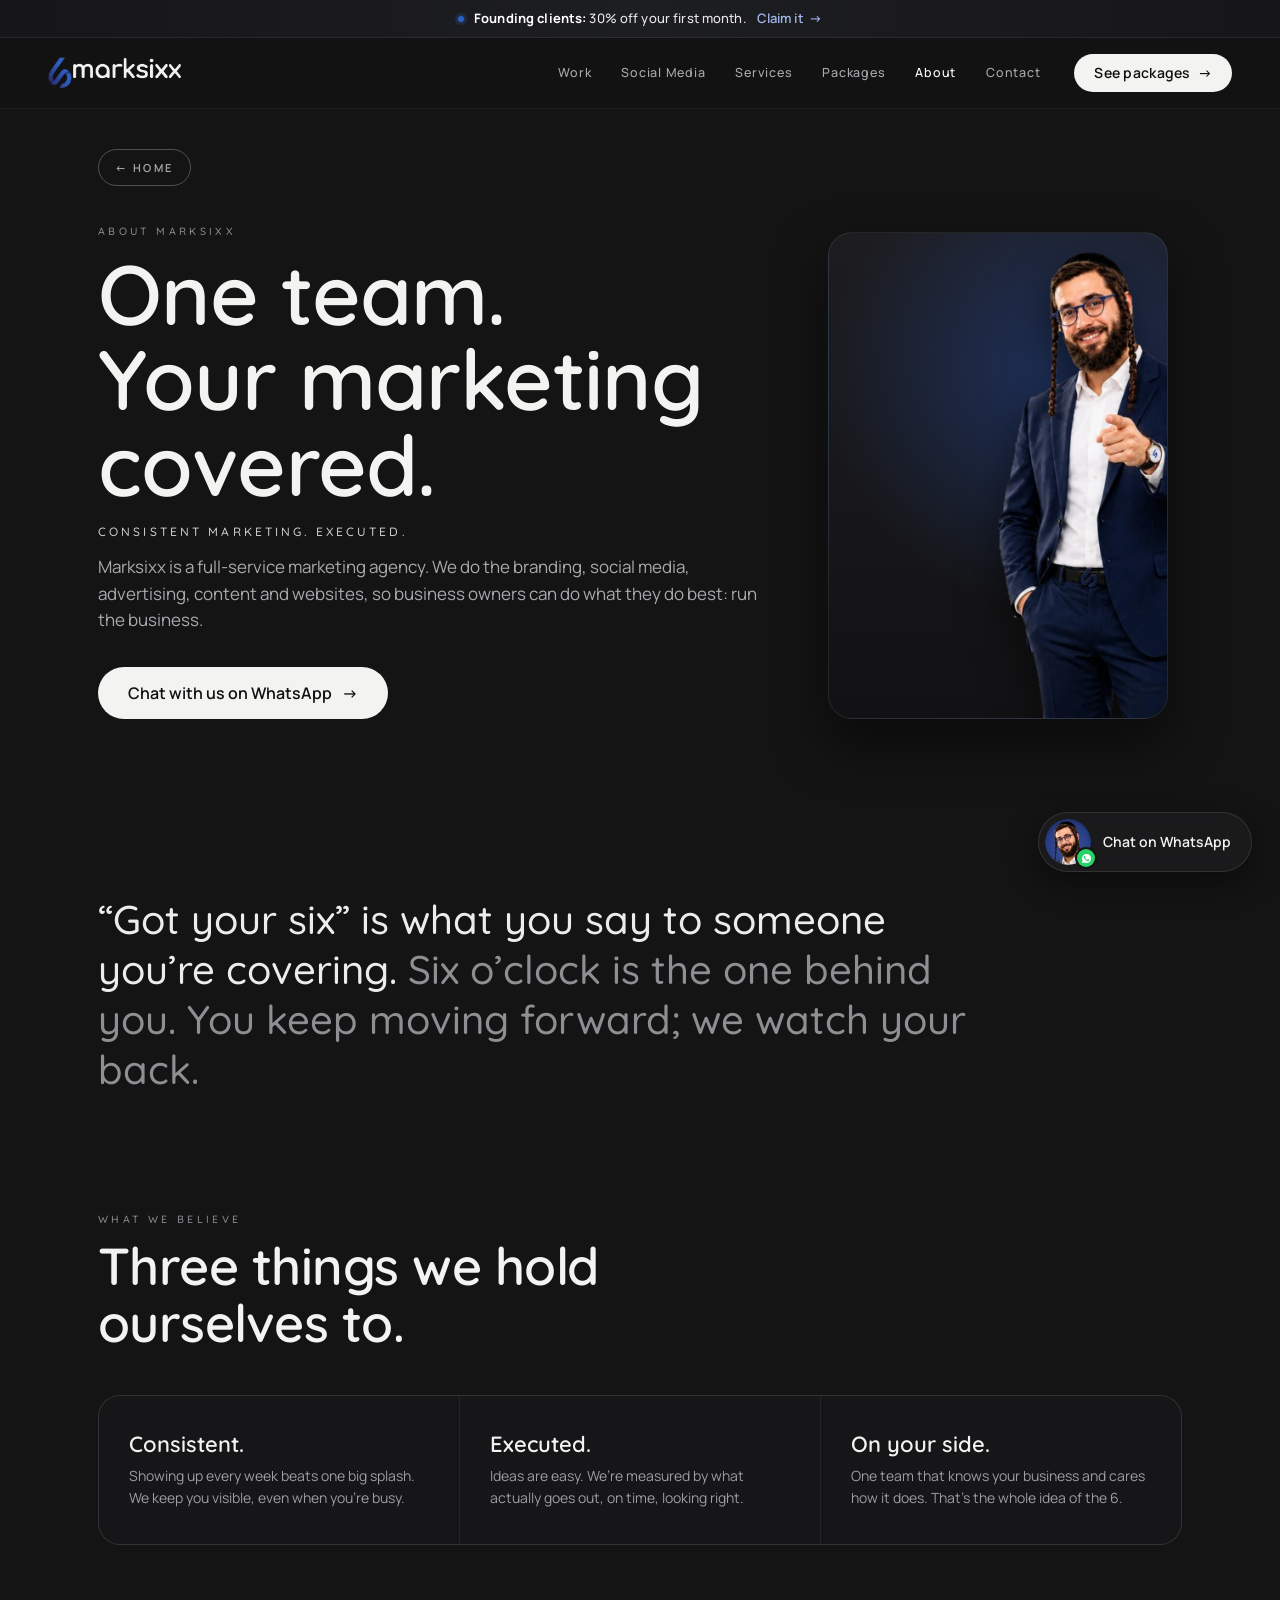
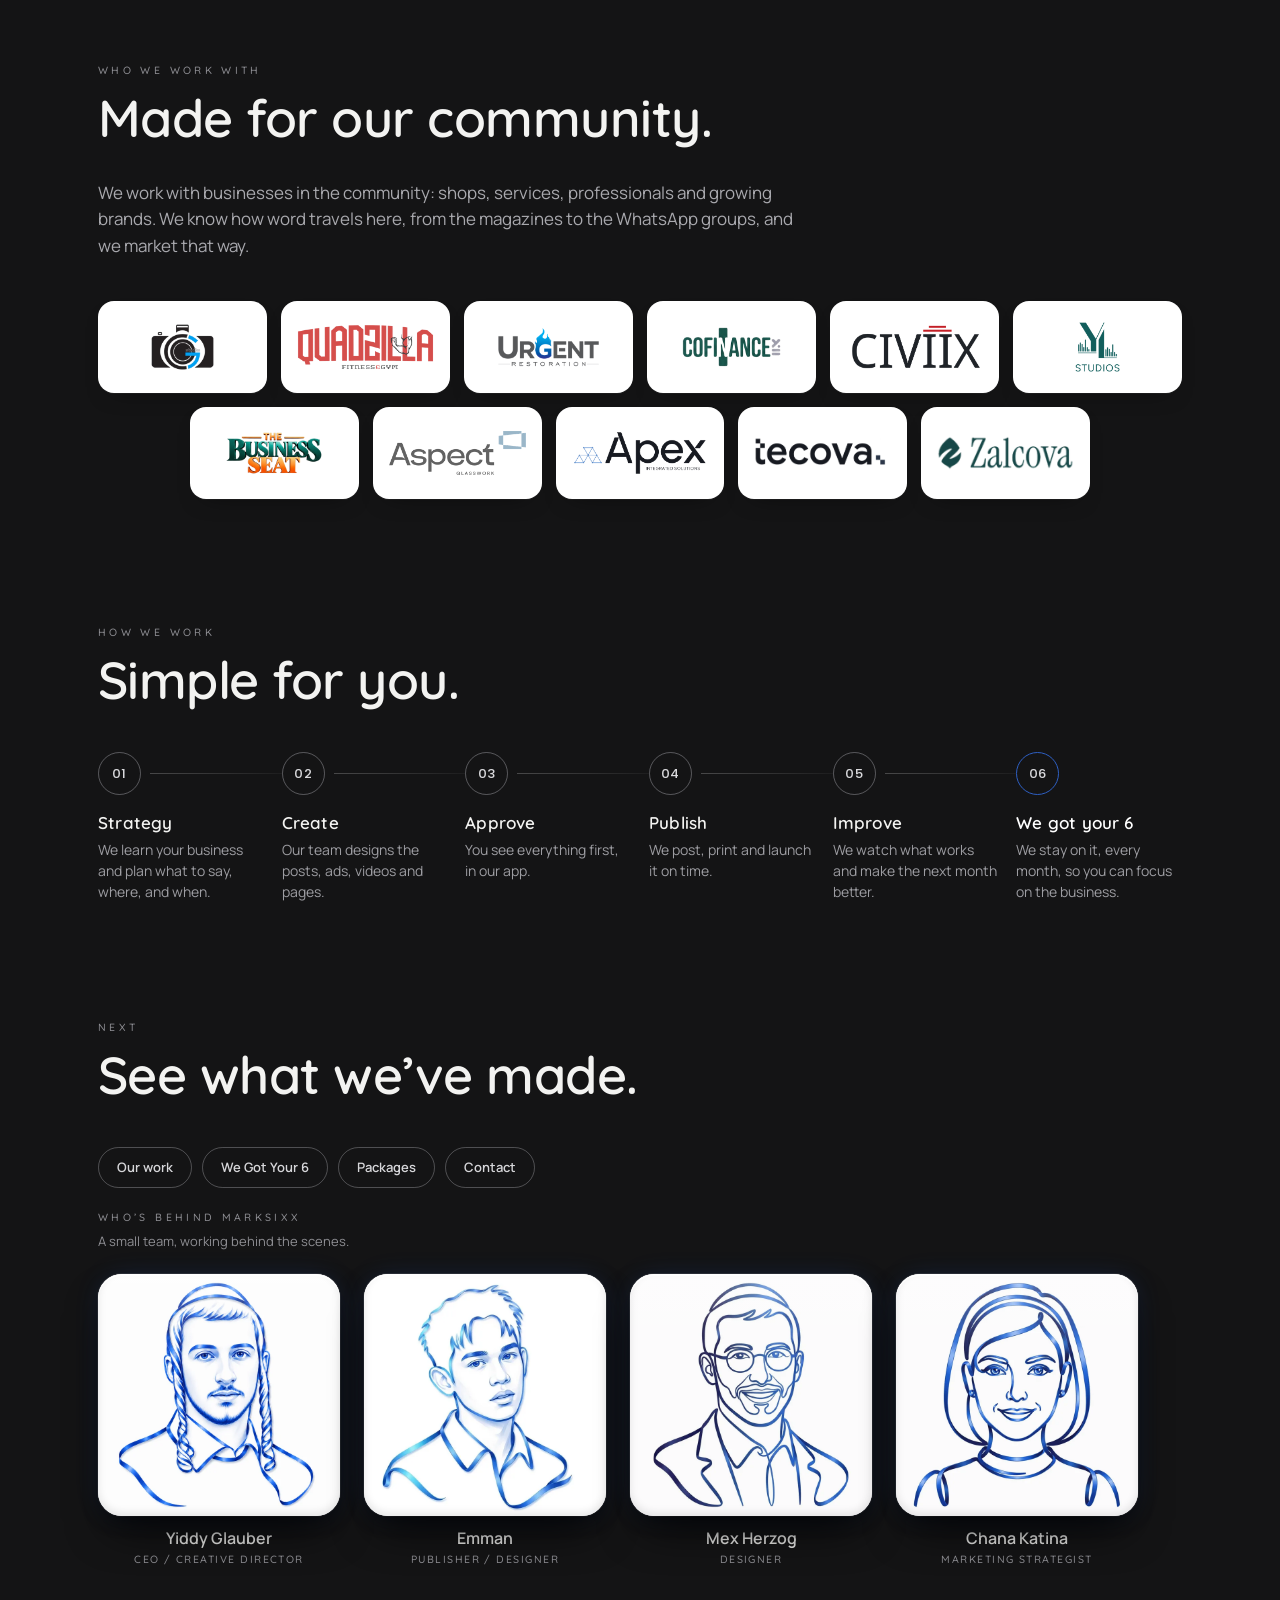
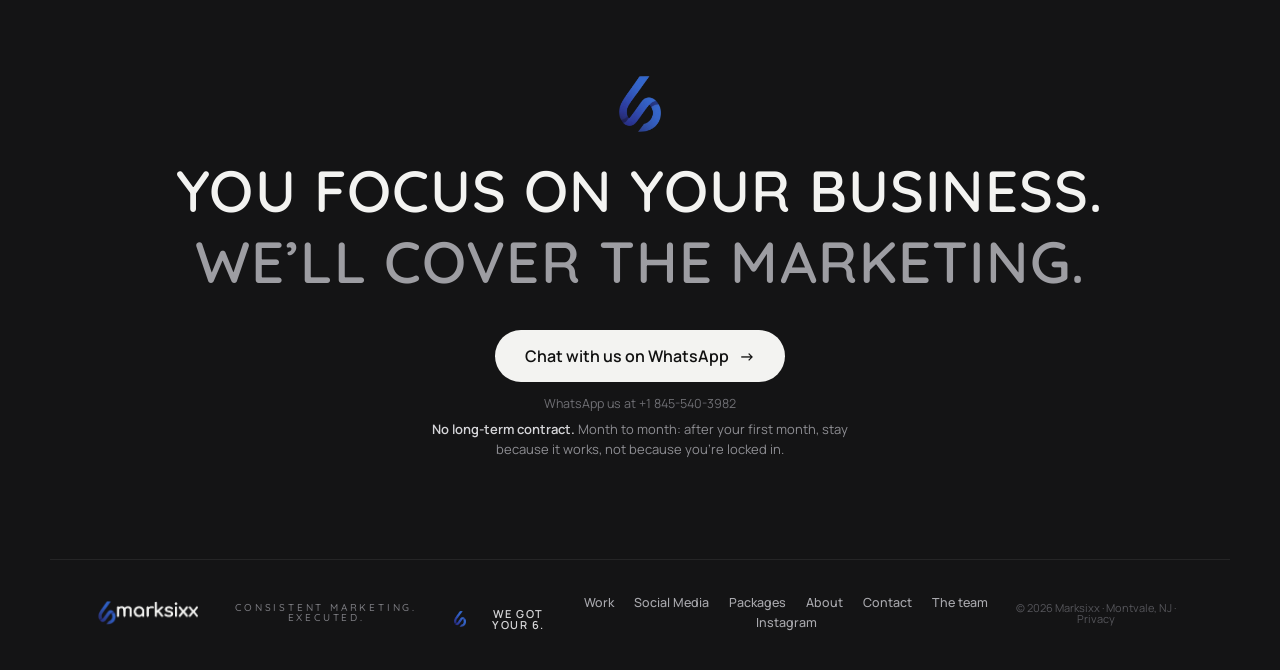
==== commit 1cbba703: "Nov 9 fixes: about/index.html" ====
--- a/about/index.html
+++ b/about/index.html
@@ -6,7 +6,7 @@
 <body class="svc-page p-about"><a class="offer-bar" href="/contact/?offer=founding" aria-label="Founding clients: 30% off your first month. Get in touch."><span><b>Founding clients:</b> 30% off your first month.</span><span class="ob-go" aria-hidden="true">Claim it<i>&rarr;</i></span></a>
 <div class="page">
 <header class="top solid"><a class="logo" href="/" aria-label="Marksixx home"><img class="logo-lockup" src="/assets/logo-lockup.png" alt="marksixx" width="825" height="198"></a>
-<nav class="sub-nav" aria-label="Main"><a href="/work/">Work</a><a href="/social-media/">Social Media</a><a href="/we-got-your-6/">Services</a><a href="/packages/">Packages</a><a href="/about/" class="on">About</a><a href="/contact/">Contact</a></nav><a class="cta" href="https://wa.me/18455403982?text=Hi%20Marksixx%21%20I%E2%80%99d%20like%20to%20talk%20about%20my%20marketing." target="_blank" rel="noopener">WhatsApp <span aria-hidden="true">&rarr;</span></a></header>
+<nav class="sub-nav" aria-label="Main"><a href="/work/">Work</a><a href="/social-media/">Social Media</a><a href="/we-got-your-6/">Services</a><a href="/packages/">Packages</a><a href="/about/" class="on">About</a><a href="/contact/">Contact</a></nav><a class="cta" href="/packages/">See packages <span aria-hidden="true">&rarr;</span></a></header>
 <main>
 <section class="sec sp-hero"><a class="sp-back" href="/" data-back>&larr; Home</a><div class="ab-hero"><div><p class="kicker sp-k">About Marksixx</p><h1>One team.<br>Your marketing covered.</h1><p class="sp-short">Consistent Marketing. Executed.</p><p class="lead">Marksixx is a full-service marketing agency. We do the branding, social media, advertising, content and websites, so business owners can do what they do best: run the business.</p><div class="sp-btns2"><a class="big-cta" href="https://wa.me/18455403982?text=Hi%20Marksixx%21%20I%E2%80%99d%20like%20to%20talk%20about%20my%20marketing." target="_blank" rel="noopener">Chat with us on WhatsApp <span aria-hidden="true">&rarr;</span></a></div></div><div class="ab-guy ab-guy6 fx"><img src="/assets/guy-front-6.webp" alt="The Mark Six guy, pointing at you" width="398" height="1100" loading="lazy"></div></div></section><section class="sec"><div class="sec-head fx"><p class="kicker">The name</p></div><p class="quote fx">“Got your six” is what you say to someone you’re covering. <em>Six o’clock is the one behind you. You keep moving forward; we watch your back.</em></p></section><section class="sec "><div class="sec-head fx"><p class="kicker">What we believe</p><h2>Three things we hold ourselves to.</h2></div><div class="vals fx-kids"><div class="val"><h3>Consistent.</h3><p>Showing up every week beats one big splash. We keep you visible, even when you’re busy.</p></div><div class="val"><h3>Executed.</h3><p>Ideas are easy. We’re measured by what actually goes out, on time, looking right.</p></div><div class="val"><h3>On your side.</h3><p>One team that knows your business and cares how it does. That’s the whole idea of the 6.</p></div></div></section><section class="sec "><div class="sec-head fx"><p class="kicker">Who we work with</p><h2>Made for our community.</h2></div><p class="lead fx" style="max-width:720px;margin-top:-10px">We work with businesses in the community: shops, services, professionals and growing brands. We know how word travels here, from the magazines to the WhatsApp groups, and we market that way.</p><ul class="logos logos-color logos9 fx-kids" style="margin-top:34px"><li><img src="/assets/clients/color/g-studios.png" width="214" height="160" alt="G Studios" loading="lazy"></li><li><img src="/assets/clients/color/quadzilla.png" width="453" height="160" alt="Quadzilla Fitness" loading="lazy"></li><li><img src="/assets/clients/color/urgent-restoration.png" width="349" height="160" alt="Urgent Restoration" loading="lazy"></li><li><img src="/assets/clients/color/cofinance.png" width="349" height="160" alt="CoFinance" loading="lazy"></li><li><img src="/assets/clients/color/civiix.png" width="467" height="160" alt="CIVIIX" loading="lazy"></li><li><img src="/assets/clients/color/yl-studios.png" width="162" height="180" alt="YL Studios" loading="lazy"></li><li><img src="/assets/clients/color/business-seat.png" width="332" height="160" alt="The Business Seat" loading="lazy"></li><li><img src="/assets/clients/color/aspect-white.png" width="496" height="160" alt="Aspect Glasswork" loading="lazy"></li><li><img src="/assets/clients/color/apex.png" width="469" height="160" alt="Apex Integrated Solutions" loading="lazy"></li><li><img src="/assets/clients/color/tecova.png" width="697" height="160" alt="Tecova" loading="lazy"></li><li><img src="/assets/clients/color/zalcova.png" width="647" height="160" alt="Zalcova" loading="lazy"></li></ul></section><section class="sec "><div class="sec-head fx"><p class="kicker">How we work</p><h2>Simple for you.</h2></div><ol class="steps s6  fx-kids"><li><span class="st-n">01</span><div><h3>Strategy</h3><p>We learn your business and plan what to say, where, and when.</p></div></li><li><span class="st-n">02</span><div><h3>Create</h3><p>Our team designs the posts, ads, videos and pages.</p></div></li><li><span class="st-n">03</span><div><h3>Approve</h3><p>You see everything first, in our app.</p></div></li><li><span class="st-n">04</span><div><h3>Publish</h3><p>We post, print and launch it on time.</p></div></li><li><span class="st-n">05</span><div><h3>Improve</h3><p>We watch what works and make the next month better.</p></div></li><li class="st-six"><span class="st-n">06</span><div><h3>We got your 6</h3><p>We stay on it, every month, so you can focus on the business.</p></div></li></ol></section><section class="sec"><div class="sec-head fx"><p class="kicker">Next</p><h2>See what we’ve made.</h2></div><nav class="sp-more fx"><a href="/work/">Our work</a><a href="/we-got-your-6/">We Got Your 6</a><a href="/packages/">Packages</a><a href="/contact/">Contact</a></nav></section><section class="sec sec-team" id="team" aria-labelledby="team-h"><div class="sec-head fx"><p class="kicker" id="team-h">Who’s behind Marksixx</p><p class="tm-intro">A small team, working behind the scenes.</p></div><ul class="tm-list tm12-grid fx-kids"><li class="tm tm12"><div class="tm-ph"><picture><source srcset="/assets/team/yiddy-glauber-v14.webp" type="image/webp"><img src="/assets/team/yiddy-glauber-v14.jpg" alt="Yiddy Glauber" width="720" height="720" loading="lazy" decoding="async"></picture></div><p class="tm-n">Yiddy Glauber</p><p class="tm-r">CEO / Creative Director</p></li><li class="tm tm12"><div class="tm-ph"><picture><source srcset="/assets/team/emman-v15b.webp" type="image/webp"><img src="/assets/team/emman-v15b.jpg" alt="Emman" width="720" height="720" loading="lazy" decoding="async"></picture></div><p class="tm-n">Emman</p><p class="tm-r">Publisher / Designer</p></li><li class="tm tm12"><div class="tm-ph"><picture><source srcset="/assets/team/mex-herzog-v15b.webp" type="image/webp"><img src="/assets/team/mex-herzog-v15b.jpg" alt="Mex Herzog (illustration)" width="720" height="720" loading="lazy" decoding="async"></picture></div><p class="tm-n">Mex Herzog</p><p class="tm-r">Designer</p></li><li class="tm tm12"><div class="tm-ph"><picture><source srcset="/assets/team/chana-v15b.webp" type="image/webp"><img src="/assets/team/chana-v15b.jpg" alt="Chana Katina (illustration)" width="720" height="720" loading="lazy" decoding="async"></picture></div><p class="tm-n">Chana Katina</p><p class="tm-r">Marketing Strategist</p></li></ul></section>
 <section class="sec sec-cta"><img class="cta-6 fx" src="/assets/six.png" alt="" width="301" height="400" loading="lazy"><h2 class="fx"><span>You focus on your business.</span><span>We’ll cover the marketing.</span></h2>
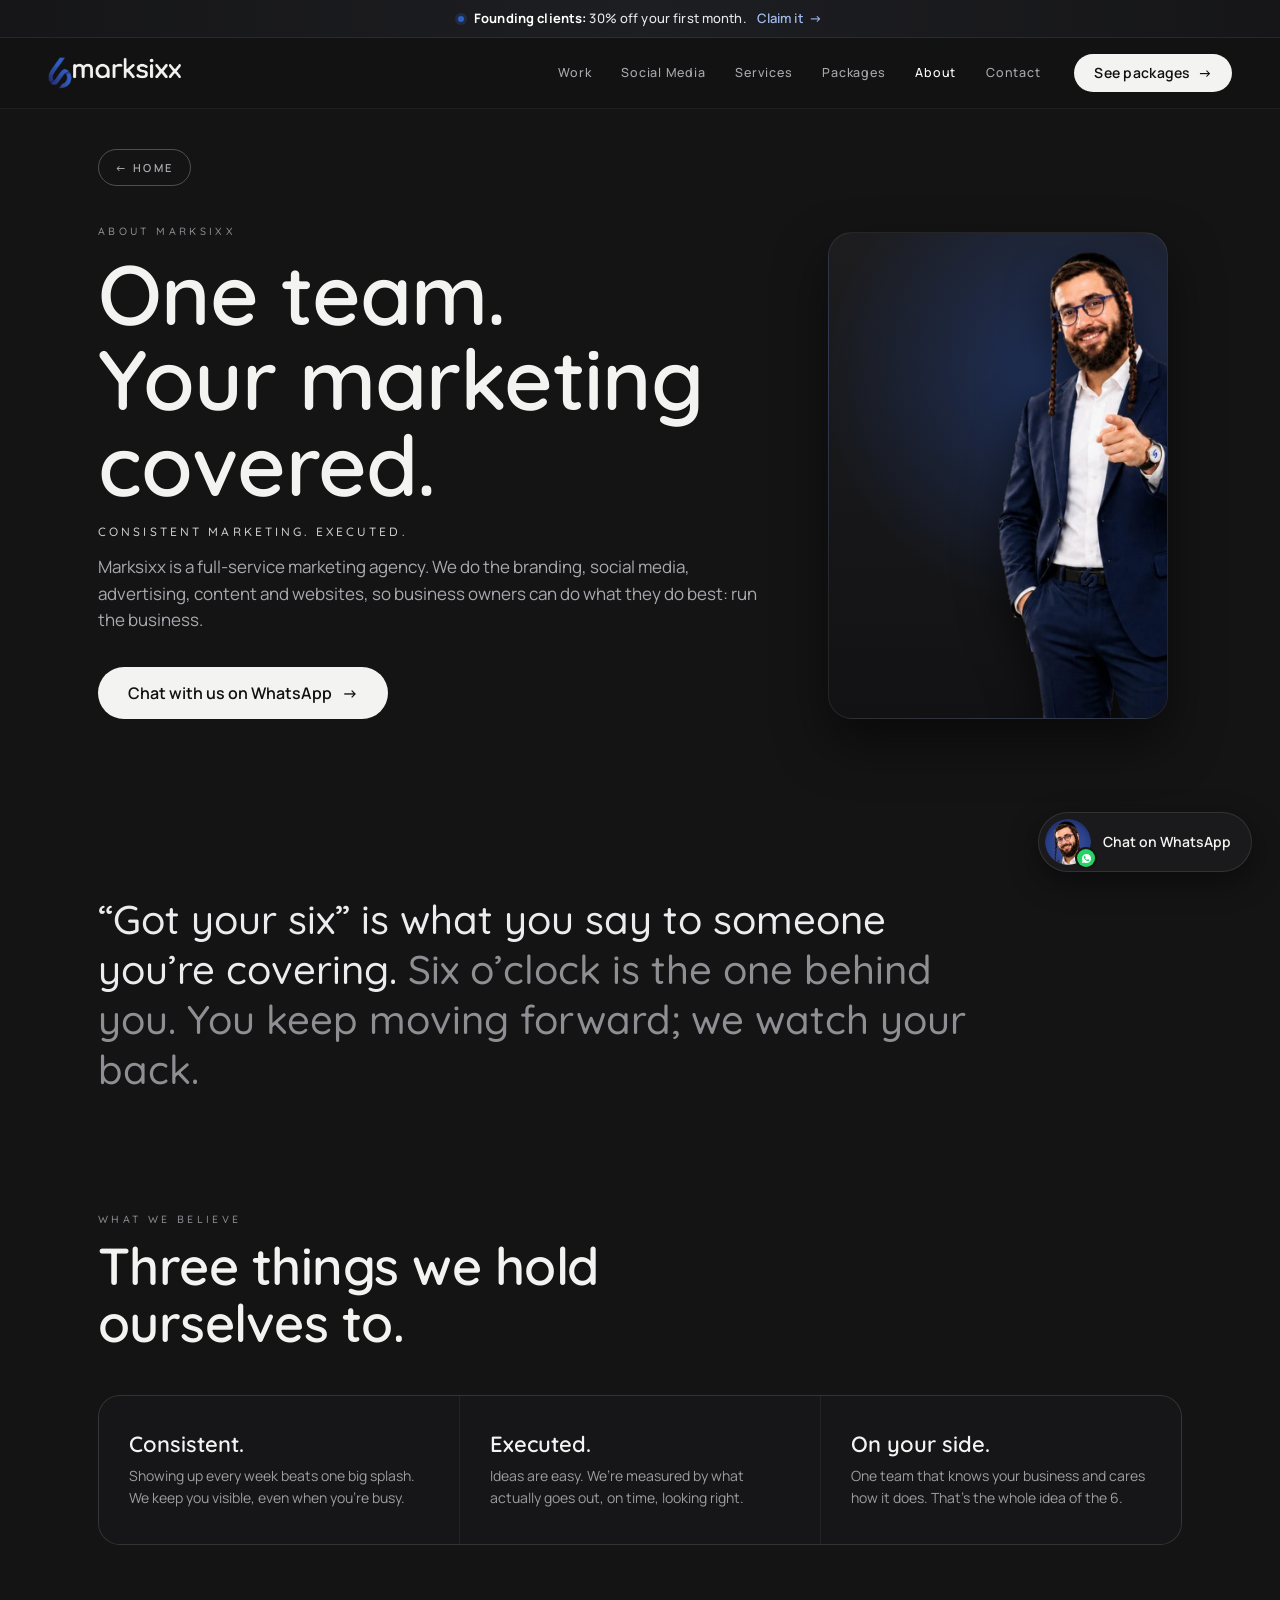
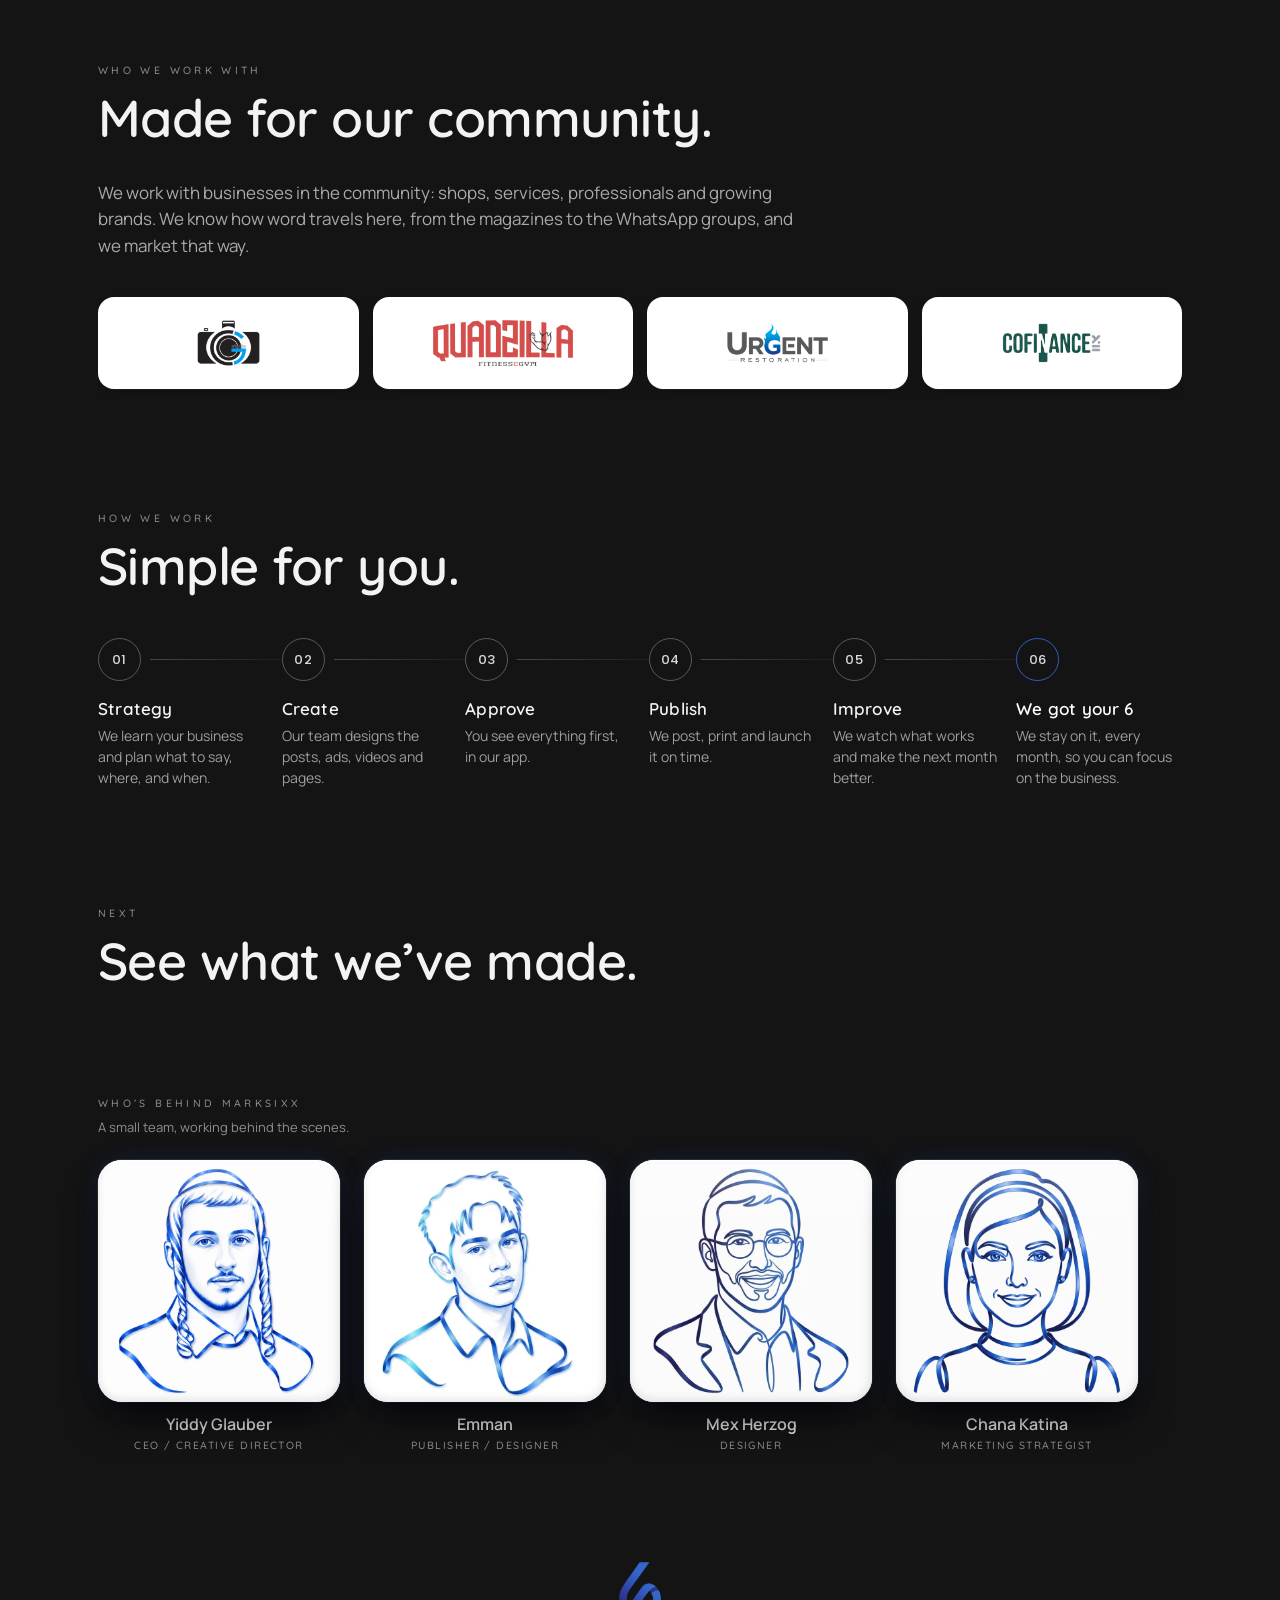
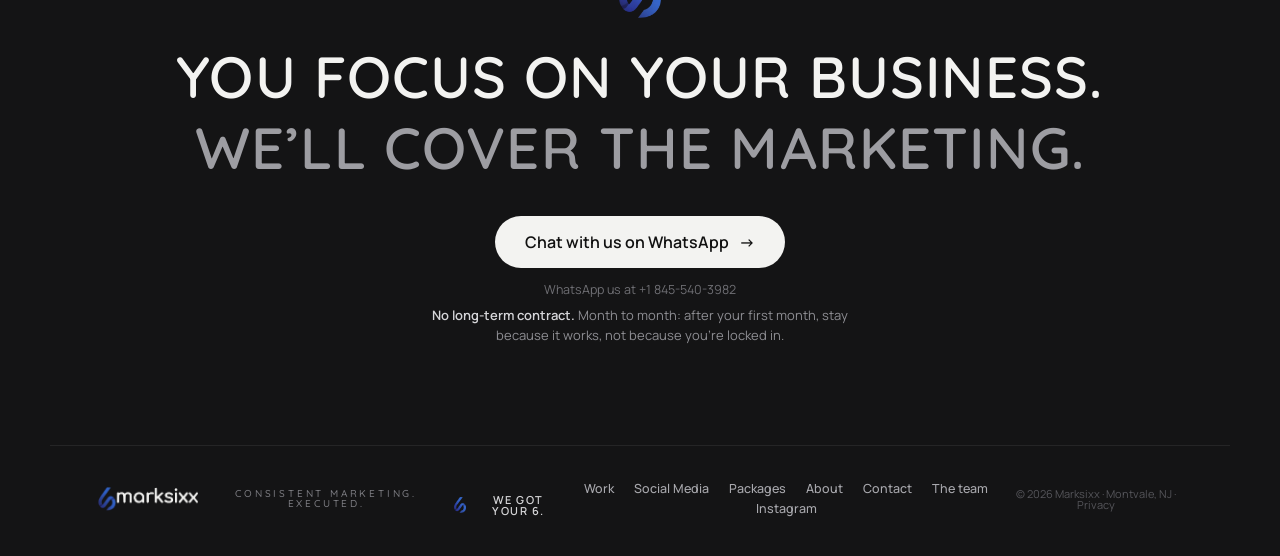
==== commit bff8650d: "nov9b: about/index.html (brands never stop, same strip on work/about, reels dots only, pk switch col" ====
--- a/about/index.html
+++ b/about/index.html
@@ -2,13 +2,14 @@
 <title>About — Marksixx</title><meta name="description" content="About Marksixx: one team for your whole marketing. Branding, social media, advertising, content and websites. We Got Your 6.">
 <meta property="og:title" content="About — Marksixx"><meta property="og:description" content="About Marksixx: one team for your whole marketing. Branding, social media, advertising, content and websites. We Got Your 6."><meta property="og:image" content="https://marksixx.com/assets/og.jpg">
 <meta name="theme-color" content="#141415"><link rel="icon" href="/assets/six.png"><link rel="stylesheet" href="/assets/style.css"><link rel="stylesheet" href="/assets/home.css"><link rel="stylesheet" href="/assets/svc.css"><link rel="stylesheet" href="/assets/v5.css"><link rel="stylesheet" href="/assets/v7.css"><link rel="stylesheet" href="/assets/v9.css">
-<script>document.documentElement.classList.add('fxjs')</script><link rel="stylesheet" href="/assets/v12.css?v=14"><link rel="stylesheet" href="/assets/wa6.css"></head>
+<script>document.documentElement.classList.add('fxjs')</script><link rel="stylesheet" href="/assets/v12.css?v=14"><link rel="stylesheet" href="/assets/wa6.css">
+<link rel="stylesheet" href="/assets/nov9b.css?v=1"></head>
 <body class="svc-page p-about"><a class="offer-bar" href="/contact/?offer=founding" aria-label="Founding clients: 30% off your first month. Get in touch."><span><b>Founding clients:</b> 30% off your first month.</span><span class="ob-go" aria-hidden="true">Claim it<i>&rarr;</i></span></a>
 <div class="page">
 <header class="top solid"><a class="logo" href="/" aria-label="Marksixx home"><img class="logo-lockup" src="/assets/logo-lockup.png" alt="marksixx" width="825" height="198"></a>
 <nav class="sub-nav" aria-label="Main"><a href="/work/">Work</a><a href="/social-media/">Social Media</a><a href="/we-got-your-6/">Services</a><a href="/packages/">Packages</a><a href="/about/" class="on">About</a><a href="/contact/">Contact</a></nav><a class="cta" href="/packages/">See packages <span aria-hidden="true">&rarr;</span></a></header>
 <main>
-<section class="sec sp-hero"><a class="sp-back" href="/" data-back>&larr; Home</a><div class="ab-hero"><div><p class="kicker sp-k">About Marksixx</p><h1>One team.<br>Your marketing covered.</h1><p class="sp-short">Consistent Marketing. Executed.</p><p class="lead">Marksixx is a full-service marketing agency. We do the branding, social media, advertising, content and websites, so business owners can do what they do best: run the business.</p><div class="sp-btns2"><a class="big-cta" href="https://wa.me/18455403982?text=Hi%20Marksixx%21%20I%E2%80%99d%20like%20to%20talk%20about%20my%20marketing." target="_blank" rel="noopener">Chat with us on WhatsApp <span aria-hidden="true">&rarr;</span></a></div></div><div class="ab-guy ab-guy6 fx"><img src="/assets/guy-front-6.webp" alt="The Mark Six guy, pointing at you" width="398" height="1100" loading="lazy"></div></div></section><section class="sec"><div class="sec-head fx"><p class="kicker">The name</p></div><p class="quote fx">“Got your six” is what you say to someone you’re covering. <em>Six o’clock is the one behind you. You keep moving forward; we watch your back.</em></p></section><section class="sec "><div class="sec-head fx"><p class="kicker">What we believe</p><h2>Three things we hold ourselves to.</h2></div><div class="vals fx-kids"><div class="val"><h3>Consistent.</h3><p>Showing up every week beats one big splash. We keep you visible, even when you’re busy.</p></div><div class="val"><h3>Executed.</h3><p>Ideas are easy. We’re measured by what actually goes out, on time, looking right.</p></div><div class="val"><h3>On your side.</h3><p>One team that knows your business and cares how it does. That’s the whole idea of the 6.</p></div></div></section><section class="sec "><div class="sec-head fx"><p class="kicker">Who we work with</p><h2>Made for our community.</h2></div><p class="lead fx" style="max-width:720px;margin-top:-10px">We work with businesses in the community: shops, services, professionals and growing brands. We know how word travels here, from the magazines to the WhatsApp groups, and we market that way.</p><ul class="logos logos-color logos9 fx-kids" style="margin-top:34px"><li><img src="/assets/clients/color/g-studios.png" width="214" height="160" alt="G Studios" loading="lazy"></li><li><img src="/assets/clients/color/quadzilla.png" width="453" height="160" alt="Quadzilla Fitness" loading="lazy"></li><li><img src="/assets/clients/color/urgent-restoration.png" width="349" height="160" alt="Urgent Restoration" loading="lazy"></li><li><img src="/assets/clients/color/cofinance.png" width="349" height="160" alt="CoFinance" loading="lazy"></li><li><img src="/assets/clients/color/civiix.png" width="467" height="160" alt="CIVIIX" loading="lazy"></li><li><img src="/assets/clients/color/yl-studios.png" width="162" height="180" alt="YL Studios" loading="lazy"></li><li><img src="/assets/clients/color/business-seat.png" width="332" height="160" alt="The Business Seat" loading="lazy"></li><li><img src="/assets/clients/color/aspect-white.png" width="496" height="160" alt="Aspect Glasswork" loading="lazy"></li><li><img src="/assets/clients/color/apex.png" width="469" height="160" alt="Apex Integrated Solutions" loading="lazy"></li><li><img src="/assets/clients/color/tecova.png" width="697" height="160" alt="Tecova" loading="lazy"></li><li><img src="/assets/clients/color/zalcova.png" width="647" height="160" alt="Zalcova" loading="lazy"></li></ul></section><section class="sec "><div class="sec-head fx"><p class="kicker">How we work</p><h2>Simple for you.</h2></div><ol class="steps s6  fx-kids"><li><span class="st-n">01</span><div><h3>Strategy</h3><p>We learn your business and plan what to say, where, and when.</p></div></li><li><span class="st-n">02</span><div><h3>Create</h3><p>Our team designs the posts, ads, videos and pages.</p></div></li><li><span class="st-n">03</span><div><h3>Approve</h3><p>You see everything first, in our app.</p></div></li><li><span class="st-n">04</span><div><h3>Publish</h3><p>We post, print and launch it on time.</p></div></li><li><span class="st-n">05</span><div><h3>Improve</h3><p>We watch what works and make the next month better.</p></div></li><li class="st-six"><span class="st-n">06</span><div><h3>We got your 6</h3><p>We stay on it, every month, so you can focus on the business.</p></div></li></ol></section><section class="sec"><div class="sec-head fx"><p class="kicker">Next</p><h2>See what we’ve made.</h2></div><nav class="sp-more fx"><a href="/work/">Our work</a><a href="/we-got-your-6/">We Got Your 6</a><a href="/packages/">Packages</a><a href="/contact/">Contact</a></nav></section><section class="sec sec-team" id="team" aria-labelledby="team-h"><div class="sec-head fx"><p class="kicker" id="team-h">Who’s behind Marksixx</p><p class="tm-intro">A small team, working behind the scenes.</p></div><ul class="tm-list tm12-grid fx-kids"><li class="tm tm12"><div class="tm-ph"><picture><source srcset="/assets/team/yiddy-glauber-v14.webp" type="image/webp"><img src="/assets/team/yiddy-glauber-v14.jpg" alt="Yiddy Glauber" width="720" height="720" loading="lazy" decoding="async"></picture></div><p class="tm-n">Yiddy Glauber</p><p class="tm-r">CEO / Creative Director</p></li><li class="tm tm12"><div class="tm-ph"><picture><source srcset="/assets/team/emman-v15b.webp" type="image/webp"><img src="/assets/team/emman-v15b.jpg" alt="Emman" width="720" height="720" loading="lazy" decoding="async"></picture></div><p class="tm-n">Emman</p><p class="tm-r">Publisher / Designer</p></li><li class="tm tm12"><div class="tm-ph"><picture><source srcset="/assets/team/mex-herzog-v15b.webp" type="image/webp"><img src="/assets/team/mex-herzog-v15b.jpg" alt="Mex Herzog (illustration)" width="720" height="720" loading="lazy" decoding="async"></picture></div><p class="tm-n">Mex Herzog</p><p class="tm-r">Designer</p></li><li class="tm tm12"><div class="tm-ph"><picture><source srcset="/assets/team/chana-v15b.webp" type="image/webp"><img src="/assets/team/chana-v15b.jpg" alt="Chana Katina (illustration)" width="720" height="720" loading="lazy" decoding="async"></picture></div><p class="tm-n">Chana Katina</p><p class="tm-r">Marketing Strategist</p></li></ul></section>
+<section class="sec sp-hero"><a class="sp-back" href="/" data-back>&larr; Home</a><div class="ab-hero"><div><p class="kicker sp-k">About Marksixx</p><h1>One team.<br>Your marketing covered.</h1><p class="sp-short">Consistent Marketing. Executed.</p><p class="lead">Marksixx is a full-service marketing agency. We do the branding, social media, advertising, content and websites, so business owners can do what they do best: run the business.</p><div class="sp-btns2"><a class="big-cta" href="https://wa.me/18455403982?text=Hi%20Marksixx%21%20I%E2%80%99d%20like%20to%20talk%20about%20my%20marketing." target="_blank" rel="noopener">Chat with us on WhatsApp <span aria-hidden="true">&rarr;</span></a></div></div><div class="ab-guy ab-guy6 fx"><img src="/assets/guy-front-6.webp" alt="The Mark Six guy, pointing at you" width="398" height="1100" loading="lazy"></div></div></section><section class="sec"><div class="sec-head fx"><p class="kicker">The name</p></div><p class="quote fx">“Got your six” is what you say to someone you’re covering. <em>Six o’clock is the one behind you. You keep moving forward; we watch your back.</em></p></section><section class="sec "><div class="sec-head fx"><p class="kicker">What we believe</p><h2>Three things we hold ourselves to.</h2></div><div class="vals fx-kids"><div class="val"><h3>Consistent.</h3><p>Showing up every week beats one big splash. We keep you visible, even when you’re busy.</p></div><div class="val"><h3>Executed.</h3><p>Ideas are easy. We’re measured by what actually goes out, on time, looking right.</p></div><div class="val"><h3>On your side.</h3><p>One team that knows your business and cares how it does. That’s the whole idea of the 6.</p></div></div></section><section class="sec "><div class="sec-head fx"><p class="kicker">Who we work with</p><h2>Made for our community.</h2></div><p class="lead fx" style="max-width:720px;margin-top:-10px">We work with businesses in the community: shops, services, professionals and growing brands. We know how word travels here, from the magazines to the WhatsApp groups, and we market that way.</p><div class="bm16" style="margin-top:34px"><ul class="logos logos-color logos9 bm-track"><li><img src="/assets/clients/color/g-studios.png" width="214" height="160" alt="G Studios" loading="eager" decoding="async"></li><li><img src="/assets/clients/color/quadzilla.png" width="453" height="160" alt="Quadzilla Fitness" loading="eager" decoding="async"></li><li><img src="/assets/clients/color/urgent-restoration.png" width="349" height="160" alt="Urgent Restoration" loading="eager" decoding="async"></li><li><img src="/assets/clients/color/cofinance.png" width="349" height="160" alt="CoFinance" loading="eager" decoding="async"></li><li><img src="/assets/clients/color/civiix.png" width="467" height="160" alt="CIVIIX" loading="eager" decoding="async"></li><li><img src="/assets/clients/color/yl-studios.png" width="162" height="180" alt="YL Studios" loading="eager" decoding="async"></li><li><img src="/assets/clients/color/business-seat.png" width="332" height="160" alt="The Business Seat" loading="eager" decoding="async"></li><li><img src="/assets/clients/color/aspect-white.png" width="496" height="160" alt="Aspect Glasswork" loading="eager" decoding="async"></li><li><img src="/assets/clients/color/apex.png" width="469" height="160" alt="Apex Integrated Solutions" loading="eager" decoding="async"></li><li><img src="/assets/clients/color/tecova.png" width="697" height="160" alt="Tecova" loading="eager" decoding="async"></li><li><img src="/assets/clients/color/zalcova.png" width="647" height="160" alt="Zalcova" loading="eager" decoding="async"></li><li aria-hidden="true"><img src="/assets/clients/color/g-studios.png" width="214" height="160" alt="" loading="eager" decoding="async"></li><li aria-hidden="true"><img src="/assets/clients/color/quadzilla.png" width="453" height="160" alt="" loading="eager" decoding="async"></li><li aria-hidden="true"><img src="/assets/clients/color/urgent-restoration.png" width="349" height="160" alt="" loading="eager" decoding="async"></li><li aria-hidden="true"><img src="/assets/clients/color/cofinance.png" width="349" height="160" alt="" loading="eager" decoding="async"></li><li aria-hidden="true"><img src="/assets/clients/color/civiix.png" width="467" height="160" alt="" loading="eager" decoding="async"></li><li aria-hidden="true"><img src="/assets/clients/color/yl-studios.png" width="162" height="180" alt="" loading="eager" decoding="async"></li><li aria-hidden="true"><img src="/assets/clients/color/business-seat.png" width="332" height="160" alt="" loading="eager" decoding="async"></li><li aria-hidden="true"><img src="/assets/clients/color/aspect-white.png" width="496" height="160" alt="" loading="eager" decoding="async"></li><li aria-hidden="true"><img src="/assets/clients/color/apex.png" width="469" height="160" alt="" loading="eager" decoding="async"></li><li aria-hidden="true"><img src="/assets/clients/color/tecova.png" width="697" height="160" alt="" loading="eager" decoding="async"></li><li aria-hidden="true"><img src="/assets/clients/color/zalcova.png" width="647" height="160" alt="" loading="eager" decoding="async"></li></ul></div></section><section class="sec "><div class="sec-head fx"><p class="kicker">How we work</p><h2>Simple for you.</h2></div><ol class="steps s6  fx-kids"><li><span class="st-n">01</span><div><h3>Strategy</h3><p>We learn your business and plan what to say, where, and when.</p></div></li><li><span class="st-n">02</span><div><h3>Create</h3><p>Our team designs the posts, ads, videos and pages.</p></div></li><li><span class="st-n">03</span><div><h3>Approve</h3><p>You see everything first, in our app.</p></div></li><li><span class="st-n">04</span><div><h3>Publish</h3><p>We post, print and launch it on time.</p></div></li><li><span class="st-n">05</span><div><h3>Improve</h3><p>We watch what works and make the next month better.</p></div></li><li class="st-six"><span class="st-n">06</span><div><h3>We got your 6</h3><p>We stay on it, every month, so you can focus on the business.</p></div></li></ol></section><section class="sec"><div class="sec-head fx"><p class="kicker">Next</p><h2>See what we’ve made.</h2></div><nav class="sp-more fx"><a href="/work/">Our work</a><a href="/we-got-your-6/">We Got Your 6</a><a href="/packages/">Packages</a><a href="/contact/">Contact</a></nav></section><section class="sec sec-team" id="team" aria-labelledby="team-h"><div class="sec-head fx"><p class="kicker" id="team-h">Who’s behind Marksixx</p><p class="tm-intro">A small team, working behind the scenes.</p></div><ul class="tm-list tm12-grid fx-kids"><li class="tm tm12"><div class="tm-ph"><picture><source srcset="/assets/team/yiddy-glauber-v14.webp" type="image/webp"><img src="/assets/team/yiddy-glauber-v14.jpg" alt="Yiddy Glauber" width="720" height="720" loading="lazy" decoding="async"></picture></div><p class="tm-n">Yiddy Glauber</p><p class="tm-r">CEO / Creative Director</p></li><li class="tm tm12"><div class="tm-ph"><picture><source srcset="/assets/team/emman-v15b.webp" type="image/webp"><img src="/assets/team/emman-v15b.jpg" alt="Emman" width="720" height="720" loading="lazy" decoding="async"></picture></div><p class="tm-n">Emman</p><p class="tm-r">Publisher / Designer</p></li><li class="tm tm12"><div class="tm-ph"><picture><source srcset="/assets/team/mex-herzog-v15b.webp" type="image/webp"><img src="/assets/team/mex-herzog-v15b.jpg" alt="Mex Herzog (illustration)" width="720" height="720" loading="lazy" decoding="async"></picture></div><p class="tm-n">Mex Herzog</p><p class="tm-r">Designer</p></li><li class="tm tm12"><div class="tm-ph"><picture><source srcset="/assets/team/chana-v15b.webp" type="image/webp"><img src="/assets/team/chana-v15b.jpg" alt="Chana Katina (illustration)" width="720" height="720" loading="lazy" decoding="async"></picture></div><p class="tm-n">Chana Katina</p><p class="tm-r">Marketing Strategist</p></li></ul></section>
 <section class="sec sec-cta"><img class="cta-6 fx" src="/assets/six.png" alt="" width="301" height="400" loading="lazy"><h2 class="fx"><span>You focus on your business.</span><span>We’ll cover the marketing.</span></h2>
 <a class="big-cta fx" href="https://wa.me/18455403982?text=Hi%20Marksixx%21%20I%E2%80%99d%20like%20to%20talk%20about%20my%20marketing." target="_blank" rel="noopener">Chat with us on WhatsApp <span aria-hidden="true">&rarr;</span></a>
 <p class="cta-sub">WhatsApp us at +1 845-540-3982</p><p class="cta-promise"><b>No long-term contract.</b> Month to month: after your first month, stay because it works, not because you’re locked in.</p></section>
@@ -18,5 +19,5 @@
 </div>
 <div class="lb" id="lb" hidden><button type="button" class="lb-x" aria-label="Close"><svg viewBox="0 0 24 24"><path d="M6 6l12 12M18 6 6 18"/></svg></button><img id="lbImg" alt=""><p id="lbCap"></p></div>
 <script src="/assets/svc.js" defer></script><script src="/assets/v5.js" defer></script><script src="/assets/v9.js" defer></script><a class="wa6" href="https://wa.me/18455403982?text=Hi%20Marksixx%21%20I%E2%80%99d%20like%20to%20talk%20about%20my%20marketing." target="_blank" rel="noopener" aria-label="Chat with Marksixx on WhatsApp"><img src="/assets/wa6-guy.webp" alt="" width="132" height="132"><span class="wa6-b"><svg viewBox="0 0 24 24" aria-hidden="true"><path d="M12.04 2C6.58 2 2.13 6.45 2.13 11.91c0 1.75.46 3.45 1.32 4.95L2.05 22l5.25-1.38a9.9 9.9 0 0 0 4.74 1.21h.01c5.46 0 9.91-4.45 9.91-9.91A9.85 9.85 0 0 0 12.04 2zm5.8 14.13c-.24.69-1.42 1.32-1.96 1.37-.5.05-1.13.07-1.83-.11-.42-.13-.96-.31-1.65-.61-2.9-1.25-4.79-4.17-4.94-4.36-.14-.2-1.18-1.57-1.18-3 0-1.42.75-2.12 1.01-2.41.27-.29.58-.36.78-.36h.56c.18.01.42-.07.66.5.24.58.83 2.01.9 2.15.07.15.12.32.02.51-.1.2-.15.32-.29.49-.15.17-.31.38-.44.51-.15.15-.3.3-.13.6.17.29.76 1.25 1.63 2.03 1.12 1 2.07 1.31 2.36 1.46.29.15.46.12.63-.07.17-.2.73-.85.92-1.14.2-.29.39-.24.66-.15.27.1 1.71.81 2 .96.29.15.49.22.56.34.07.12.07.71-.17 1.39z"/></svg></span><span class="wa6-t">Chat on WhatsApp</span></a>
-<script src="/assets/wa6.js" defer></script>
+<script src="/assets/nov9b.js?v=1" defer></script><script src="/assets/wa6.js" defer></script>
 </body></html>
--- a/assets/nov9b.css
+++ b/assets/nov9b.css
@@ -0,0 +1,50 @@
+/* nov9b (Nov 9 2026): reels carousel (dots only), brands strip that never stops, packages switch, profile phone fit */
+/* ---- reels ---- */
+.rl-wrap{position:relative}
+.rl-ctl{display:none}
+.rl-ctl.rl-on{display:flex}
+.rl-btn{position:absolute;top:var(--rl-mid,40%);transform:translateY(-50%);z-index:4;width:40px;height:40px;border-radius:50%;border:1px solid rgba(255,255,255,.22);background:rgba(17,17,19,.78);color:#fff;display:none;align-items:center;justify-content:center;padding:0;cursor:pointer;-webkit-backdrop-filter:blur(6px);backdrop-filter:blur(6px);box-shadow:0 4px 14px rgba(0,0,0,.45);transition:opacity .2s,transform .2s}
+.rl-on .rl-btn{display:flex}
+.rl-btn svg{width:20px;height:20px;fill:none;stroke:currentColor;stroke-width:2.4;stroke-linecap:round;stroke-linejoin:round}
+.rl-prev{left:-6px}.rl-next{right:-6px}
+.rl-btn[disabled]{opacity:0;pointer-events:none}
+.rl-btn:active{transform:translateY(-50%) scale(.92)}
+.rl-ctl{align-items:center;justify-content:center;gap:10px;margin:4px 0 0}
+.rl-dots{display:flex;gap:8px;padding:6px 0}
+.rl-dots button{width:9px;height:9px;border-radius:99px;border:0;padding:0;background:rgba(255,255,255,.38);cursor:pointer;transition:width .25s,background .25s}
+.rl-dots button.on{width:26px;background:var(--blue,#3f7cff)}
+.rl-count{display:none!important}
+.rl-ctl.rl-on+.rr-hint{display:none}
+@media (max-width:599px){.rr-row.rr-reels .rr-card{flex:0 0 58vw;max-width:260px}}
+@keyframes rlNudge{0%,100%{transform:translateX(0)}35%{transform:translateX(-46px)}65%{transform:translateX(-46px)}}
+.rl-nudge .rr-card{animation:rlNudge 1.3s cubic-bezier(.45,0,.25,1) 1}
+@media (prefers-reduced-motion:reduce){.rl-nudge .rr-card{animation:none}}
+/* ---- brands marquee ---- */
+.bm16{position:relative;overflow:hidden;container-type:inline-size;-webkit-tap-highlight-color:transparent;-webkit-user-select:none;user-select:none;touch-action:pan-y;padding:4px 0}
+.bm16 .logos.logos-color.logos9.bm-track{display:flex;flex-wrap:nowrap;gap:0;width:max-content;margin:0;padding:0;justify-content:flex-start;animation:bmLoop var(--bm-dur,60s) linear infinite;will-change:transform}
+.bm16 .logos.logos-color.logos9.bm-track li{flex:0 0 140px;width:140px;margin:0 12px 0 0;height:78px;padding:12px 14px;min-width:0}
+@supports (width:1cqw){.bm16 .logos.logos-color.logos9.bm-track li{flex-basis:calc((100cqw - 24px)/2.5);width:calc((100cqw - 24px)/2.5)}}
+.bm16 .logos.logos-color.logos9.bm-track img{max-height:40px;max-width:100%}
+.bm16 .logos.logos-color.logos9.bm-track,.bm16:hover .logos.logos-color.logos9.bm-track,.bm16:active .logos.logos-color.logos9.bm-track{animation-play-state:running!important}
+.bm16 .bm-track li,.bm16 .bm-track img{pointer-events:none;-webkit-touch-callout:none}
+@media (max-width:899px){.bm16{margin-left:calc(50% - 50vw);margin-right:calc(50% - 50vw)}} /* full-bleed on phones: logos slide in from the screen edge, no fade */
+@keyframes bmLoop{from{transform:translateX(0)}to{transform:translateX(-50%)}}
+@media (min-width:600px){.bm16{--bm-dur:70s}@supports (width:1cqw){.bm16 .logos.logos-color.logos9.bm-track li{flex-basis:calc((100cqw - 36px)/3.4);width:calc((100cqw - 36px)/3.4)}}}
+@media (min-width:900px){.bm16{--bm-dur:80s}.bm16 .logos.logos-color.logos9.bm-track li{height:92px;padding:14px 18px;margin-right:14px}.bm16 .logos.logos-color.logos9.bm-track img{max-height:50px}@supports (width:1cqw){.bm16 .logos.logos-color.logos9.bm-track li{flex-basis:calc((100cqw - 42px)/4);width:calc((100cqw - 42px)/4)}}}
+@media (prefers-reduced-motion:reduce){.bm16{overflow-x:auto;-webkit-mask-image:none;mask-image:none;scrollbar-width:none}.bm16 .logos.logos-color.logos9.bm-track{animation:none}.bm16 .bm-track li[aria-hidden="true"]{display:none}}
+/* ---- packages switch ---- */
+.pk-switch{display:grid;grid-template-columns:1fr 1fr;gap:6px;padding:6px;margin:0 0 30px;max-width:560px;border-radius:22px;background:#18181a;border:1px solid rgba(255,255,255,.14);box-shadow:0 10px 30px rgba(0,0,0,.35)}
+.pk-switch>a,.pk-switch>button{display:flex;flex-direction:column;align-items:center;justify-content:center;gap:5px;min-height:64px;padding:12px 10px;border:0;border-radius:17px;background:transparent;color:#f3f3f1;font:700 17px/1.1 Quicksand,Manrope,sans-serif;letter-spacing:.01em;text-align:center;cursor:pointer;text-decoration:none;outline:none;-webkit-tap-highlight-color:transparent;transition:background .2s,color .2s}
+.pk-switch>a:link,.pk-switch>a:visited,.pk-switch>a:hover,.pk-switch>a:active,.pk-switch>a:focus,.pk-switch>button:hover,.pk-switch>button:active,.pk-switch>button:focus{color:#f3f3f1;text-decoration:none}
+.pk-switch>a small,.pk-switch>button small{font:600 11.5px/1.2 Manrope,sans-serif;letter-spacing:.06em;text-transform:uppercase;color:#a4a4aa}
+.pk-switch>.on,.pk-switch>.on:link,.pk-switch>.on:visited,.pk-switch>.on:hover,.pk-switch>.on:active,.pk-switch>.on:focus{background:#f3f3f1;color:#111}
+.pk-switch>.on small,.pk-switch>.on:hover small,.pk-switch>.on:active small{color:#55555c}
+.pk-switch>:focus-visible{box-shadow:0 0 0 2px #3f7cff}
+@media (hover:hover) and (pointer:fine){.pk-switch>:not(.on):hover{background:rgba(255,255,255,.07)}}
+.pk-switch-q{font:600 13px/1.3 Manrope,sans-serif;color:#9d9da2;margin:-6px 0 12px;letter-spacing:.02em}
+@media (min-width:900px){.pk-switch{margin:0 auto 38px}.pk-switch-q{text-align:center}}
+.sec-pk .pk-panel{scroll-margin-top:96px}
+.pk-ph .pk-ph-h{font:600 24px/1.2 Quicksand,Manrope;color:#f3f3f1}
+@media (min-width:900px){.pk-ph .pk-ph-h{font-size:28px}}
+/* ---- profile phone: whole phone fits on a phone screen (scaled by nov9b.js) ---- */
+.mx-fit{display:block;transform-origin:50% 0;will-change:transform}
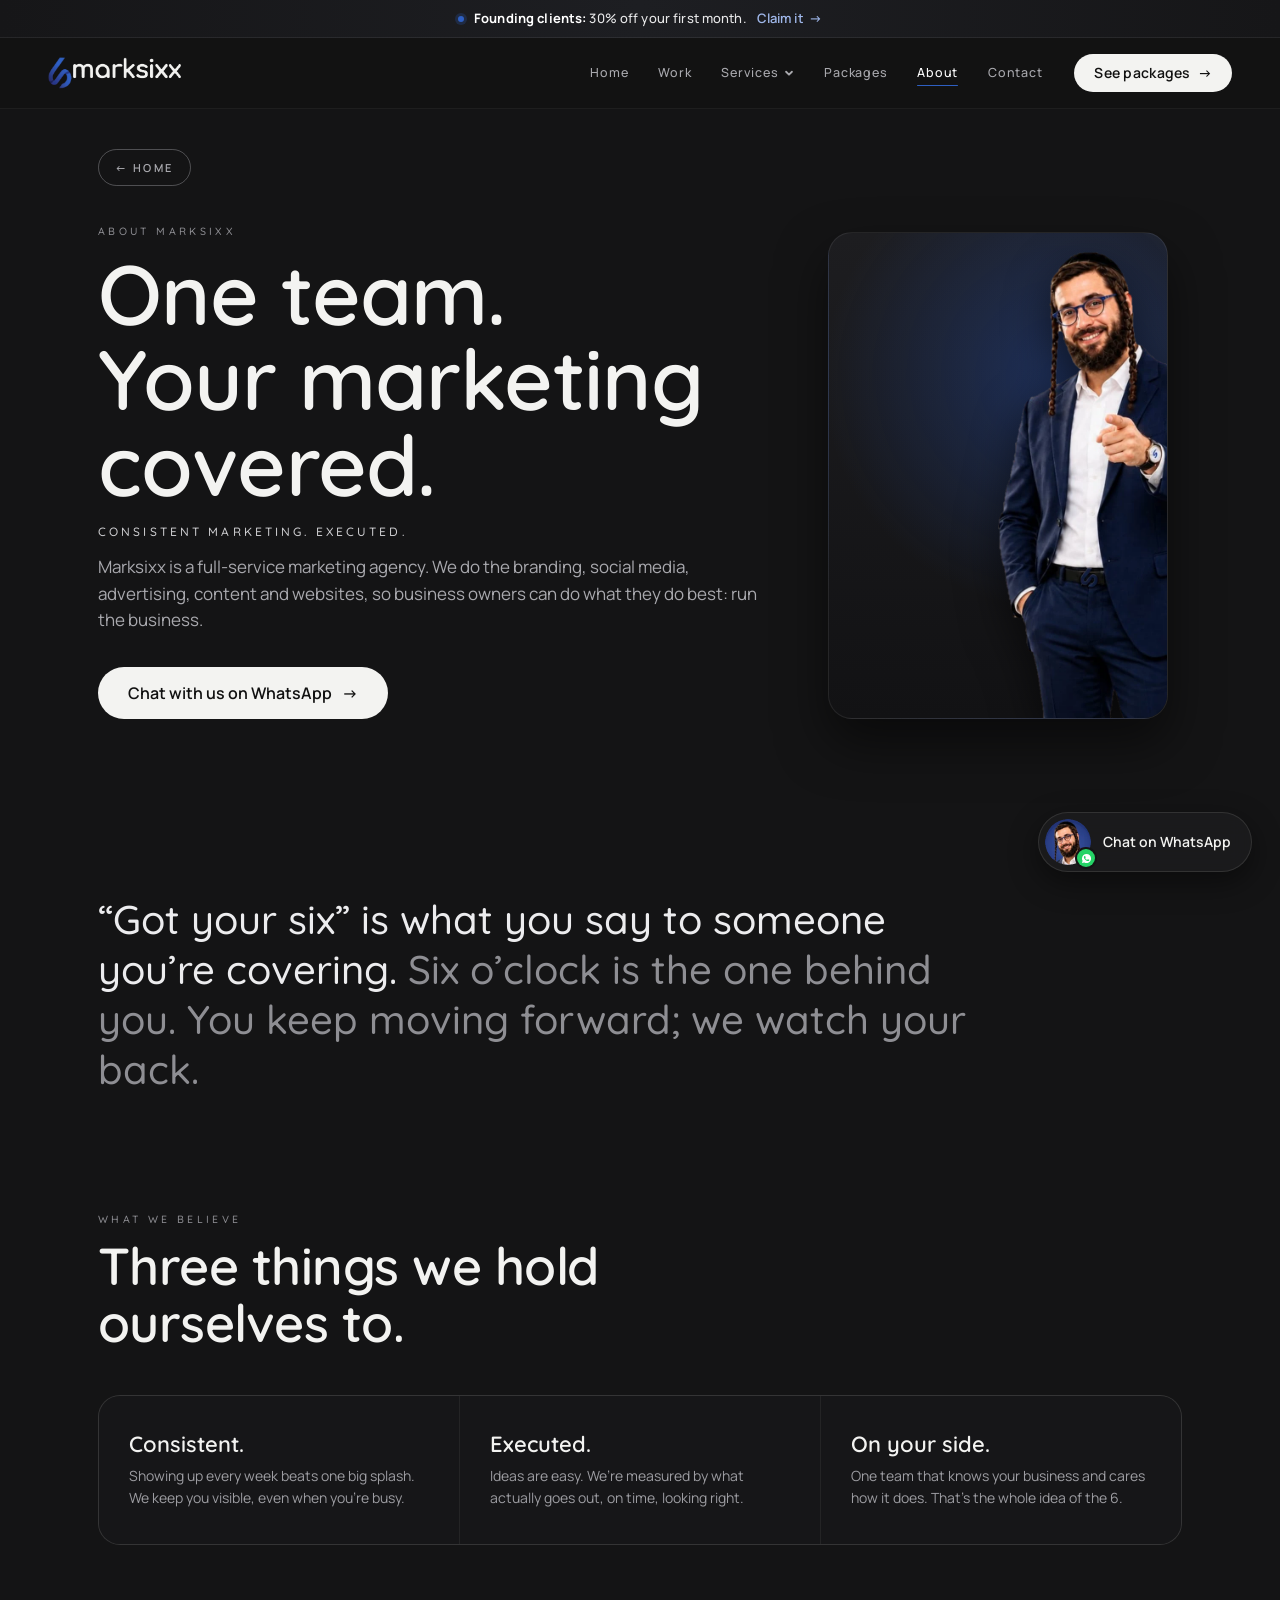
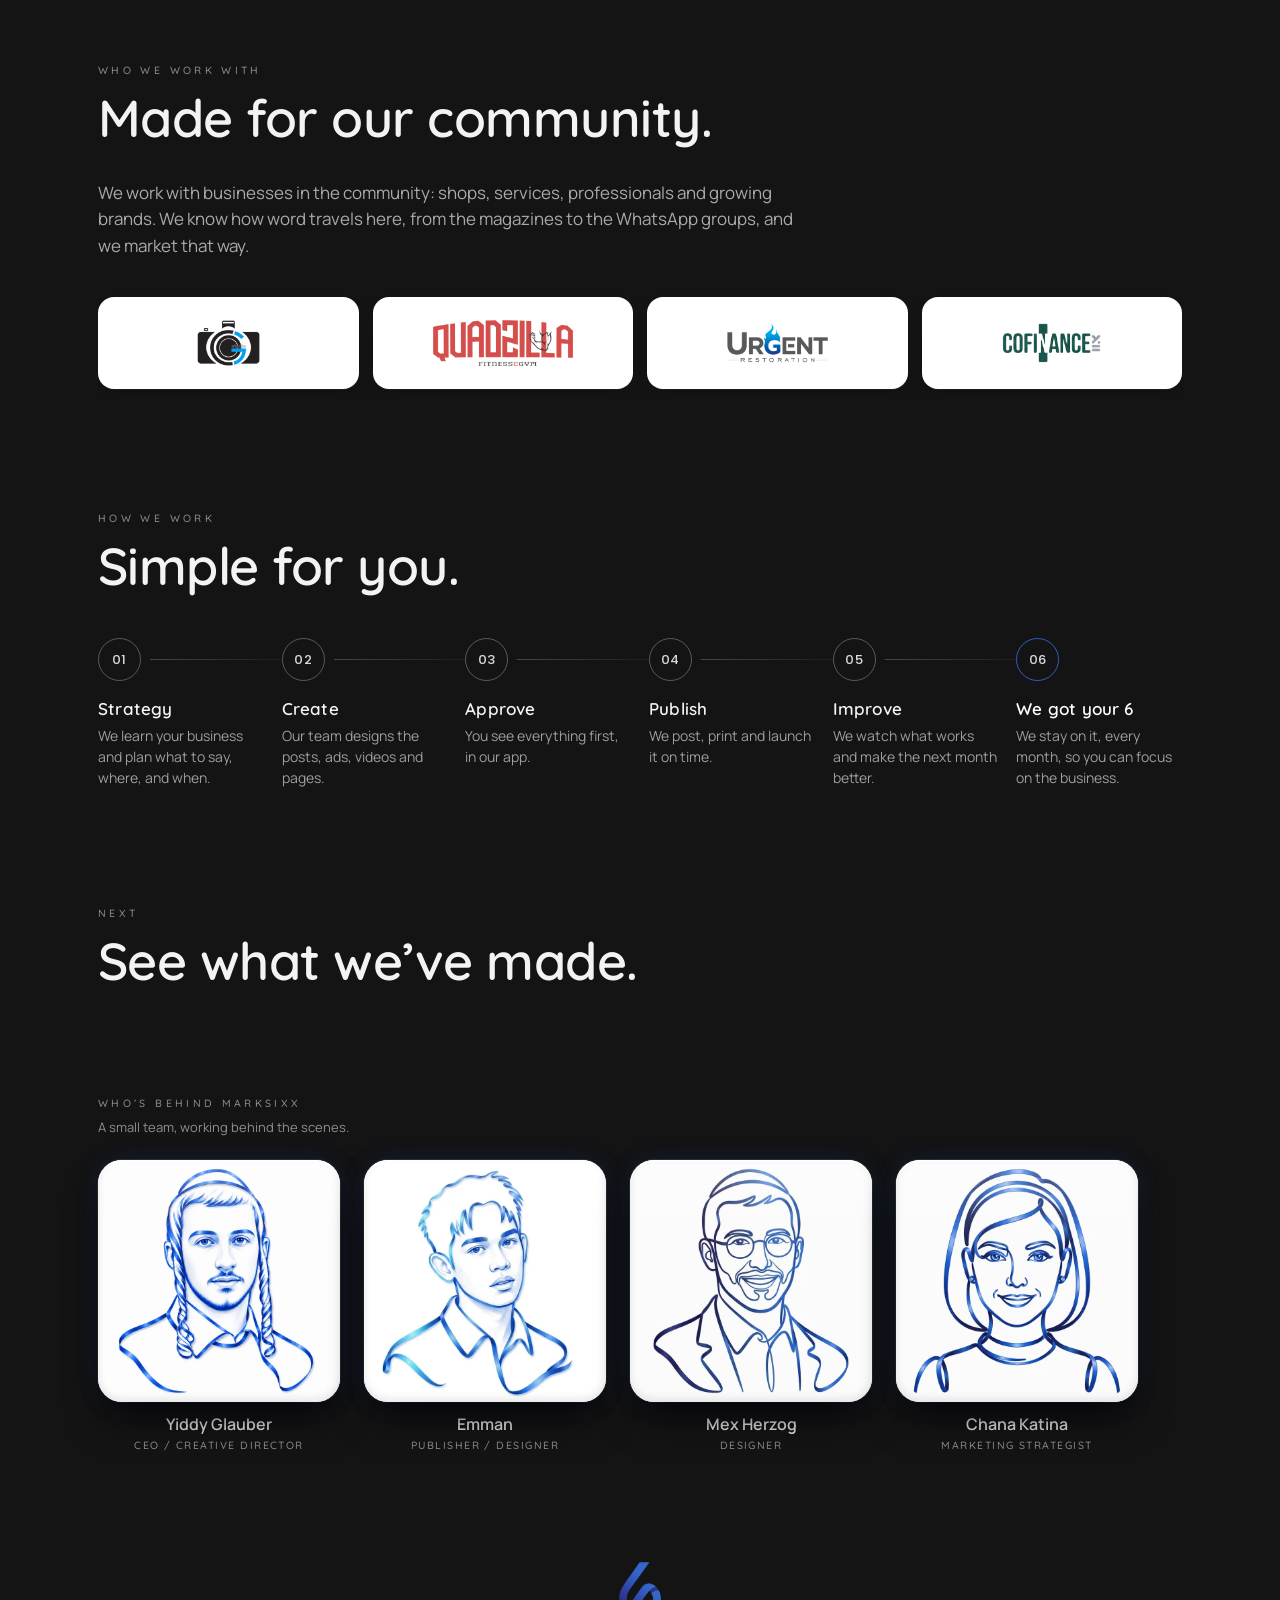
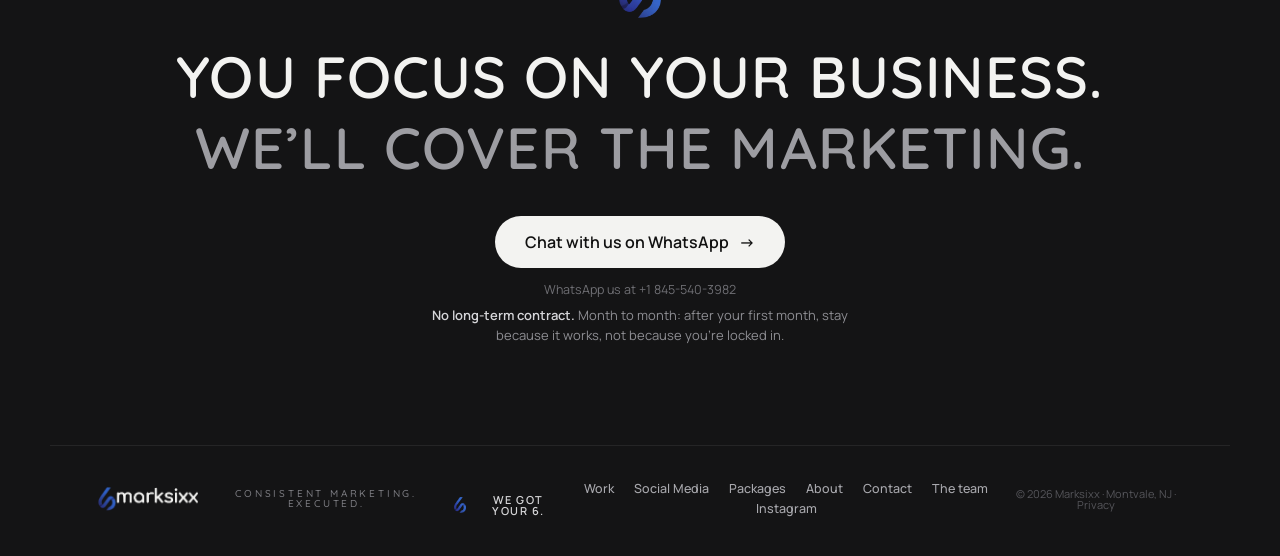
==== commit 5048c84b: "nov9c: even work grids, branding all-at-once (minus Mark VI/Tecova/Maxim), Home link, desktop sticky" ====
--- a/about/index.html
+++ b/about/index.html
@@ -3,13 +3,14 @@
 <meta property="og:title" content="About — Marksixx"><meta property="og:description" content="About Marksixx: one team for your whole marketing. Branding, social media, advertising, content and websites. We Got Your 6."><meta property="og:image" content="https://marksixx.com/assets/og.jpg">
 <meta name="theme-color" content="#141415"><link rel="icon" href="/assets/six.png"><link rel="stylesheet" href="/assets/style.css"><link rel="stylesheet" href="/assets/home.css"><link rel="stylesheet" href="/assets/svc.css"><link rel="stylesheet" href="/assets/v5.css"><link rel="stylesheet" href="/assets/v7.css"><link rel="stylesheet" href="/assets/v9.css">
 <script>document.documentElement.classList.add('fxjs')</script><link rel="stylesheet" href="/assets/v12.css?v=14"><link rel="stylesheet" href="/assets/wa6.css">
-<link rel="stylesheet" href="/assets/nov9b.css?v=1"></head>
+<link rel="stylesheet" href="/assets/nov9b.css?v=1"><link rel="stylesheet" href="/assets/leadpop-v1.css?v=1"><link rel="stylesheet" href="/assets/nov9c.css?v=1">
+</head>
 <body class="svc-page p-about"><a class="offer-bar" href="/contact/?offer=founding" aria-label="Founding clients: 30% off your first month. Get in touch."><span><b>Founding clients:</b> 30% off your first month.</span><span class="ob-go" aria-hidden="true">Claim it<i>&rarr;</i></span></a>
 <div class="page">
 <header class="top solid"><a class="logo" href="/" aria-label="Marksixx home"><img class="logo-lockup" src="/assets/logo-lockup.png" alt="marksixx" width="825" height="198"></a>
-<nav class="sub-nav" aria-label="Main"><a href="/work/">Work</a><a href="/social-media/">Social Media</a><a href="/we-got-your-6/">Services</a><a href="/packages/">Packages</a><a href="/about/" class="on">About</a><a href="/contact/">Contact</a></nav><a class="cta" href="/packages/">See packages <span aria-hidden="true">&rarr;</span></a></header>
+<nav class="dnav" aria-label="Main"><a href="/">Home</a><a href="/work/">Work</a><div class="dn-dd"><button type="button" class="dn-btn" aria-expanded="false" aria-controls="dnMenu">Services<svg viewBox="0 0 12 12" aria-hidden="true"><path d="M2.5 4.5 6 8l3.5-3.5"/></svg></button><div class="dn-menu" id="dnMenu"><a href="/social-media/">Social Media</a><a href="/branding/">Branding</a><a href="/advertising/">Advertising</a><a href="/content/">Content</a><a href="/websites/">Websites</a><a href="/we-got-your-6/">We Got Your 6</a></div></div><a href="/packages/">Packages</a><a href="/about/">About</a><a href="/contact/">Contact</a></nav><a class="cta" href="/packages/">See packages <span aria-hidden="true">&rarr;</span></a></header>
 <main>
-<section class="sec sp-hero"><a class="sp-back" href="/" data-back>&larr; Home</a><div class="ab-hero"><div><p class="kicker sp-k">About Marksixx</p><h1>One team.<br>Your marketing covered.</h1><p class="sp-short">Consistent Marketing. Executed.</p><p class="lead">Marksixx is a full-service marketing agency. We do the branding, social media, advertising, content and websites, so business owners can do what they do best: run the business.</p><div class="sp-btns2"><a class="big-cta" href="https://wa.me/18455403982?text=Hi%20Marksixx%21%20I%E2%80%99d%20like%20to%20talk%20about%20my%20marketing." target="_blank" rel="noopener">Chat with us on WhatsApp <span aria-hidden="true">&rarr;</span></a></div></div><div class="ab-guy ab-guy6 fx"><img src="/assets/guy-front-6.webp" alt="The Mark Six guy, pointing at you" width="398" height="1100" loading="lazy"></div></div></section><section class="sec"><div class="sec-head fx"><p class="kicker">The name</p></div><p class="quote fx">“Got your six” is what you say to someone you’re covering. <em>Six o’clock is the one behind you. You keep moving forward; we watch your back.</em></p></section><section class="sec "><div class="sec-head fx"><p class="kicker">What we believe</p><h2>Three things we hold ourselves to.</h2></div><div class="vals fx-kids"><div class="val"><h3>Consistent.</h3><p>Showing up every week beats one big splash. We keep you visible, even when you’re busy.</p></div><div class="val"><h3>Executed.</h3><p>Ideas are easy. We’re measured by what actually goes out, on time, looking right.</p></div><div class="val"><h3>On your side.</h3><p>One team that knows your business and cares how it does. That’s the whole idea of the 6.</p></div></div></section><section class="sec "><div class="sec-head fx"><p class="kicker">Who we work with</p><h2>Made for our community.</h2></div><p class="lead fx" style="max-width:720px;margin-top:-10px">We work with businesses in the community: shops, services, professionals and growing brands. We know how word travels here, from the magazines to the WhatsApp groups, and we market that way.</p><div class="bm16" style="margin-top:34px"><ul class="logos logos-color logos9 bm-track"><li><img src="/assets/clients/color/g-studios.png" width="214" height="160" alt="G Studios" loading="eager" decoding="async"></li><li><img src="/assets/clients/color/quadzilla.png" width="453" height="160" alt="Quadzilla Fitness" loading="eager" decoding="async"></li><li><img src="/assets/clients/color/urgent-restoration.png" width="349" height="160" alt="Urgent Restoration" loading="eager" decoding="async"></li><li><img src="/assets/clients/color/cofinance.png" width="349" height="160" alt="CoFinance" loading="eager" decoding="async"></li><li><img src="/assets/clients/color/civiix.png" width="467" height="160" alt="CIVIIX" loading="eager" decoding="async"></li><li><img src="/assets/clients/color/yl-studios.png" width="162" height="180" alt="YL Studios" loading="eager" decoding="async"></li><li><img src="/assets/clients/color/business-seat.png" width="332" height="160" alt="The Business Seat" loading="eager" decoding="async"></li><li><img src="/assets/clients/color/aspect-white.png" width="496" height="160" alt="Aspect Glasswork" loading="eager" decoding="async"></li><li><img src="/assets/clients/color/apex.png" width="469" height="160" alt="Apex Integrated Solutions" loading="eager" decoding="async"></li><li><img src="/assets/clients/color/tecova.png" width="697" height="160" alt="Tecova" loading="eager" decoding="async"></li><li><img src="/assets/clients/color/zalcova.png" width="647" height="160" alt="Zalcova" loading="eager" decoding="async"></li><li aria-hidden="true"><img src="/assets/clients/color/g-studios.png" width="214" height="160" alt="" loading="eager" decoding="async"></li><li aria-hidden="true"><img src="/assets/clients/color/quadzilla.png" width="453" height="160" alt="" loading="eager" decoding="async"></li><li aria-hidden="true"><img src="/assets/clients/color/urgent-restoration.png" width="349" height="160" alt="" loading="eager" decoding="async"></li><li aria-hidden="true"><img src="/assets/clients/color/cofinance.png" width="349" height="160" alt="" loading="eager" decoding="async"></li><li aria-hidden="true"><img src="/assets/clients/color/civiix.png" width="467" height="160" alt="" loading="eager" decoding="async"></li><li aria-hidden="true"><img src="/assets/clients/color/yl-studios.png" width="162" height="180" alt="" loading="eager" decoding="async"></li><li aria-hidden="true"><img src="/assets/clients/color/business-seat.png" width="332" height="160" alt="" loading="eager" decoding="async"></li><li aria-hidden="true"><img src="/assets/clients/color/aspect-white.png" width="496" height="160" alt="" loading="eager" decoding="async"></li><li aria-hidden="true"><img src="/assets/clients/color/apex.png" width="469" height="160" alt="" loading="eager" decoding="async"></li><li aria-hidden="true"><img src="/assets/clients/color/tecova.png" width="697" height="160" alt="" loading="eager" decoding="async"></li><li aria-hidden="true"><img src="/assets/clients/color/zalcova.png" width="647" height="160" alt="" loading="eager" decoding="async"></li></ul></div></section><section class="sec "><div class="sec-head fx"><p class="kicker">How we work</p><h2>Simple for you.</h2></div><ol class="steps s6  fx-kids"><li><span class="st-n">01</span><div><h3>Strategy</h3><p>We learn your business and plan what to say, where, and when.</p></div></li><li><span class="st-n">02</span><div><h3>Create</h3><p>Our team designs the posts, ads, videos and pages.</p></div></li><li><span class="st-n">03</span><div><h3>Approve</h3><p>You see everything first, in our app.</p></div></li><li><span class="st-n">04</span><div><h3>Publish</h3><p>We post, print and launch it on time.</p></div></li><li><span class="st-n">05</span><div><h3>Improve</h3><p>We watch what works and make the next month better.</p></div></li><li class="st-six"><span class="st-n">06</span><div><h3>We got your 6</h3><p>We stay on it, every month, so you can focus on the business.</p></div></li></ol></section><section class="sec"><div class="sec-head fx"><p class="kicker">Next</p><h2>See what we’ve made.</h2></div><nav class="sp-more fx"><a href="/work/">Our work</a><a href="/we-got-your-6/">We Got Your 6</a><a href="/packages/">Packages</a><a href="/contact/">Contact</a></nav></section><section class="sec sec-team" id="team" aria-labelledby="team-h"><div class="sec-head fx"><p class="kicker" id="team-h">Who’s behind Marksixx</p><p class="tm-intro">A small team, working behind the scenes.</p></div><ul class="tm-list tm12-grid fx-kids"><li class="tm tm12"><div class="tm-ph"><picture><source srcset="/assets/team/yiddy-glauber-v14.webp" type="image/webp"><img src="/assets/team/yiddy-glauber-v14.jpg" alt="Yiddy Glauber" width="720" height="720" loading="lazy" decoding="async"></picture></div><p class="tm-n">Yiddy Glauber</p><p class="tm-r">CEO / Creative Director</p></li><li class="tm tm12"><div class="tm-ph"><picture><source srcset="/assets/team/emman-v15b.webp" type="image/webp"><img src="/assets/team/emman-v15b.jpg" alt="Emman" width="720" height="720" loading="lazy" decoding="async"></picture></div><p class="tm-n">Emman</p><p class="tm-r">Publisher / Designer</p></li><li class="tm tm12"><div class="tm-ph"><picture><source srcset="/assets/team/mex-herzog-v15b.webp" type="image/webp"><img src="/assets/team/mex-herzog-v15b.jpg" alt="Mex Herzog (illustration)" width="720" height="720" loading="lazy" decoding="async"></picture></div><p class="tm-n">Mex Herzog</p><p class="tm-r">Designer</p></li><li class="tm tm12"><div class="tm-ph"><picture><source srcset="/assets/team/chana-v15b.webp" type="image/webp"><img src="/assets/team/chana-v15b.jpg" alt="Chana Katina (illustration)" width="720" height="720" loading="lazy" decoding="async"></picture></div><p class="tm-n">Chana Katina</p><p class="tm-r">Marketing Strategist</p></li></ul></section>
+<section class="sec sp-hero"><a class="sp-back" href="/">&larr; Home</a><div class="ab-hero"><div><p class="kicker sp-k">About Marksixx</p><h1>One team.<br>Your marketing covered.</h1><p class="sp-short">Consistent Marketing. Executed.</p><p class="lead">Marksixx is a full-service marketing agency. We do the branding, social media, advertising, content and websites, so business owners can do what they do best: run the business.</p><div class="sp-btns2"><a class="big-cta" href="https://wa.me/18455403982?text=Hi%20Marksixx%21%20I%E2%80%99d%20like%20to%20talk%20about%20my%20marketing." target="_blank" rel="noopener">Chat with us on WhatsApp <span aria-hidden="true">&rarr;</span></a></div></div><div class="ab-guy ab-guy6 fx"><img src="/assets/guy-front-6.webp" alt="The Mark Six guy, pointing at you" width="398" height="1100" loading="lazy"></div></div></section><section class="sec"><div class="sec-head fx"><p class="kicker">The name</p></div><p class="quote fx">“Got your six” is what you say to someone you’re covering. <em>Six o’clock is the one behind you. You keep moving forward; we watch your back.</em></p></section><section class="sec "><div class="sec-head fx"><p class="kicker">What we believe</p><h2>Three things we hold ourselves to.</h2></div><div class="vals fx-kids"><div class="val"><h3>Consistent.</h3><p>Showing up every week beats one big splash. We keep you visible, even when you’re busy.</p></div><div class="val"><h3>Executed.</h3><p>Ideas are easy. We’re measured by what actually goes out, on time, looking right.</p></div><div class="val"><h3>On your side.</h3><p>One team that knows your business and cares how it does. That’s the whole idea of the 6.</p></div></div></section><section class="sec "><div class="sec-head fx"><p class="kicker">Who we work with</p><h2>Made for our community.</h2></div><p class="lead fx" style="max-width:720px;margin-top:-10px">We work with businesses in the community: shops, services, professionals and growing brands. We know how word travels here, from the magazines to the WhatsApp groups, and we market that way.</p><div class="bm16" style="margin-top:34px"><ul class="logos logos-color logos9 bm-track"><li><img src="/assets/clients/color/g-studios.png" width="214" height="160" alt="G Studios" loading="eager" decoding="async"></li><li><img src="/assets/clients/color/quadzilla.png" width="453" height="160" alt="Quadzilla Fitness" loading="eager" decoding="async"></li><li><img src="/assets/clients/color/urgent-restoration.png" width="349" height="160" alt="Urgent Restoration" loading="eager" decoding="async"></li><li><img src="/assets/clients/color/cofinance.png" width="349" height="160" alt="CoFinance" loading="eager" decoding="async"></li><li><img src="/assets/clients/color/civiix.png" width="467" height="160" alt="CIVIIX" loading="eager" decoding="async"></li><li><img src="/assets/clients/color/yl-studios.png" width="162" height="180" alt="YL Studios" loading="eager" decoding="async"></li><li><img src="/assets/clients/color/business-seat.png" width="332" height="160" alt="The Business Seat" loading="eager" decoding="async"></li><li><img src="/assets/clients/color/aspect-white.png" width="496" height="160" alt="Aspect Glasswork" loading="eager" decoding="async"></li><li><img src="/assets/clients/color/apex.png" width="469" height="160" alt="Apex Integrated Solutions" loading="eager" decoding="async"></li><li><img src="/assets/clients/color/tecova.png" width="697" height="160" alt="Tecova" loading="eager" decoding="async"></li><li><img src="/assets/clients/color/zalcova.png" width="647" height="160" alt="Zalcova" loading="eager" decoding="async"></li><li aria-hidden="true"><img src="/assets/clients/color/g-studios.png" width="214" height="160" alt="" loading="eager" decoding="async"></li><li aria-hidden="true"><img src="/assets/clients/color/quadzilla.png" width="453" height="160" alt="" loading="eager" decoding="async"></li><li aria-hidden="true"><img src="/assets/clients/color/urgent-restoration.png" width="349" height="160" alt="" loading="eager" decoding="async"></li><li aria-hidden="true"><img src="/assets/clients/color/cofinance.png" width="349" height="160" alt="" loading="eager" decoding="async"></li><li aria-hidden="true"><img src="/assets/clients/color/civiix.png" width="467" height="160" alt="" loading="eager" decoding="async"></li><li aria-hidden="true"><img src="/assets/clients/color/yl-studios.png" width="162" height="180" alt="" loading="eager" decoding="async"></li><li aria-hidden="true"><img src="/assets/clients/color/business-seat.png" width="332" height="160" alt="" loading="eager" decoding="async"></li><li aria-hidden="true"><img src="/assets/clients/color/aspect-white.png" width="496" height="160" alt="" loading="eager" decoding="async"></li><li aria-hidden="true"><img src="/assets/clients/color/apex.png" width="469" height="160" alt="" loading="eager" decoding="async"></li><li aria-hidden="true"><img src="/assets/clients/color/tecova.png" width="697" height="160" alt="" loading="eager" decoding="async"></li><li aria-hidden="true"><img src="/assets/clients/color/zalcova.png" width="647" height="160" alt="" loading="eager" decoding="async"></li></ul></div></section><section class="sec "><div class="sec-head fx"><p class="kicker">How we work</p><h2>Simple for you.</h2></div><ol class="steps s6  fx-kids"><li><span class="st-n">01</span><div><h3>Strategy</h3><p>We learn your business and plan what to say, where, and when.</p></div></li><li><span class="st-n">02</span><div><h3>Create</h3><p>Our team designs the posts, ads, videos and pages.</p></div></li><li><span class="st-n">03</span><div><h3>Approve</h3><p>You see everything first, in our app.</p></div></li><li><span class="st-n">04</span><div><h3>Publish</h3><p>We post, print and launch it on time.</p></div></li><li><span class="st-n">05</span><div><h3>Improve</h3><p>We watch what works and make the next month better.</p></div></li><li class="st-six"><span class="st-n">06</span><div><h3>We got your 6</h3><p>We stay on it, every month, so you can focus on the business.</p></div></li></ol></section><section class="sec"><div class="sec-head fx"><p class="kicker">Next</p><h2>See what we’ve made.</h2></div><nav class="sp-more fx"><a href="/work/">Our work</a><a href="/we-got-your-6/">We Got Your 6</a><a href="/packages/">Packages</a><a href="/contact/">Contact</a></nav></section><section class="sec sec-team" id="team" aria-labelledby="team-h"><div class="sec-head fx"><p class="kicker" id="team-h">Who’s behind Marksixx</p><p class="tm-intro">A small team, working behind the scenes.</p></div><ul class="tm-list tm12-grid fx-kids"><li class="tm tm12"><div class="tm-ph"><picture><source srcset="/assets/team/yiddy-glauber-v14.webp" type="image/webp"><img src="/assets/team/yiddy-glauber-v14.jpg" alt="Yiddy Glauber" width="720" height="720" loading="lazy" decoding="async"></picture></div><p class="tm-n">Yiddy Glauber</p><p class="tm-r">CEO / Creative Director</p></li><li class="tm tm12"><div class="tm-ph"><picture><source srcset="/assets/team/emman-v15b.webp" type="image/webp"><img src="/assets/team/emman-v15b.jpg" alt="Emman" width="720" height="720" loading="lazy" decoding="async"></picture></div><p class="tm-n">Emman</p><p class="tm-r">Publisher / Designer</p></li><li class="tm tm12"><div class="tm-ph"><picture><source srcset="/assets/team/mex-herzog-v15b.webp" type="image/webp"><img src="/assets/team/mex-herzog-v15b.jpg" alt="Mex Herzog (illustration)" width="720" height="720" loading="lazy" decoding="async"></picture></div><p class="tm-n">Mex Herzog</p><p class="tm-r">Designer</p></li><li class="tm tm12"><div class="tm-ph"><picture><source srcset="/assets/team/chana-v15b.webp" type="image/webp"><img src="/assets/team/chana-v15b.jpg" alt="Chana Katina (illustration)" width="720" height="720" loading="lazy" decoding="async"></picture></div><p class="tm-n">Chana Katina</p><p class="tm-r">Marketing Strategist</p></li></ul></section>
 <section class="sec sec-cta"><img class="cta-6 fx" src="/assets/six.png" alt="" width="301" height="400" loading="lazy"><h2 class="fx"><span>You focus on your business.</span><span>We’ll cover the marketing.</span></h2>
 <a class="big-cta fx" href="https://wa.me/18455403982?text=Hi%20Marksixx%21%20I%E2%80%99d%20like%20to%20talk%20about%20my%20marketing." target="_blank" rel="noopener">Chat with us on WhatsApp <span aria-hidden="true">&rarr;</span></a>
 <p class="cta-sub">WhatsApp us at +1 845-540-3982</p><p class="cta-promise"><b>No long-term contract.</b> Month to month: after your first month, stay because it works, not because you’re locked in.</p></section>
@@ -20,4 +21,5 @@
 <div class="lb" id="lb" hidden><button type="button" class="lb-x" aria-label="Close"><svg viewBox="0 0 24 24"><path d="M6 6l12 12M18 6 6 18"/></svg></button><img id="lbImg" alt=""><p id="lbCap"></p></div>
 <script src="/assets/svc.js" defer></script><script src="/assets/v5.js" defer></script><script src="/assets/v9.js" defer></script><a class="wa6" href="https://wa.me/18455403982?text=Hi%20Marksixx%21%20I%E2%80%99d%20like%20to%20talk%20about%20my%20marketing." target="_blank" rel="noopener" aria-label="Chat with Marksixx on WhatsApp"><img src="/assets/wa6-guy.webp" alt="" width="132" height="132"><span class="wa6-b"><svg viewBox="0 0 24 24" aria-hidden="true"><path d="M12.04 2C6.58 2 2.13 6.45 2.13 11.91c0 1.75.46 3.45 1.32 4.95L2.05 22l5.25-1.38a9.9 9.9 0 0 0 4.74 1.21h.01c5.46 0 9.91-4.45 9.91-9.91A9.85 9.85 0 0 0 12.04 2zm5.8 14.13c-.24.69-1.42 1.32-1.96 1.37-.5.05-1.13.07-1.83-.11-.42-.13-.96-.31-1.65-.61-2.9-1.25-4.79-4.17-4.94-4.36-.14-.2-1.18-1.57-1.18-3 0-1.42.75-2.12 1.01-2.41.27-.29.58-.36.78-.36h.56c.18.01.42-.07.66.5.24.58.83 2.01.9 2.15.07.15.12.32.02.51-.1.2-.15.32-.29.49-.15.17-.31.38-.44.51-.15.15-.3.3-.13.6.17.29.76 1.25 1.63 2.03 1.12 1 2.07 1.31 2.36 1.46.29.15.46.12.63-.07.17-.2.73-.85.92-1.14.2-.29.39-.24.66-.15.27.1 1.71.81 2 .96.29.15.49.22.56.34.07.12.07.71-.17 1.39z"/></svg></span><span class="wa6-t">Chat on WhatsApp</span></a>
 <script src="/assets/nov9b.js?v=1" defer></script><script src="/assets/wa6.js" defer></script>
+<script src="/assets/leadpop-v1.js?v=1" defer></script><script src="/assets/nov9c.js?v=1" defer></script>
 </body></html>
--- a/assets/leadpop-v1.css
+++ b/assets/leadpop-v1.css
@@ -0,0 +1,63 @@
+/* leadpop-v1: "Free 2-min check" lead pop-up (Nov 9 2026). Remove this file + leadpop-v1.js to roll back. */
+.lp1{position:fixed;inset:0;z-index:60;display:flex;align-items:center;justify-content:center;padding:16px;
+  padding:max(16px,env(safe-area-inset-top)) 16px max(16px,env(safe-area-inset-bottom));
+  background:rgba(6,6,7,.62);-webkit-backdrop-filter:blur(6px);backdrop-filter:blur(6px);
+  opacity:0;visibility:hidden;transition:opacity .28s ease,visibility 0s linear .28s}
+.lp1.lp1-on{opacity:1;visibility:visible;transition:opacity .28s ease}
+.lp1-card{position:relative;width:100%;max-width:400px;max-height:100%;overflow:auto;-webkit-overflow-scrolling:touch;overscroll-behavior:contain;
+  background:#18181a;border:1px solid rgba(255,255,255,.08);border-radius:24px;padding:26px 20px 16px;
+  box-shadow:0 24px 60px rgba(0,0,0,.6),inset 0 1px 0 rgba(255,255,255,.05);
+  transform:translateY(16px) scale(.98);transition:transform .32s cubic-bezier(.2,.8,.2,1);outline:none}
+.lp1.lp1-on .lp1-card{transform:none}
+.lp1-x{position:absolute;top:10px;right:10px;width:40px;height:40px;border-radius:50%;border:0;background:rgba(255,255,255,.06);
+  display:grid;place-items:center;cursor:pointer;color:#c9c9cd;-webkit-tap-highlight-color:transparent;transition:background .2s}
+.lp1-x svg{width:16px;height:16px;stroke:currentColor;stroke-width:1.8;stroke-linecap:round;fill:none}
+.lp1-x:active{background:rgba(255,255,255,.14)}
+@media (hover:hover){.lp1-x:hover{background:rgba(255,255,255,.12)}}
+.lp1-tag{display:inline-flex;align-items:center;gap:8px;font:500 10px/1 Quicksand,Manrope,sans-serif;letter-spacing:.24em;text-transform:uppercase;color:#9fb7ea;margin:0 48px 12px 0}
+.lp1-tag::before{content:"";width:6px;height:6px;border-radius:50%;background:#2E5FC2;box-shadow:0 0 0 3px rgba(46,95,194,.22);flex:none}
+.lp1-h{font:500 23px/1.18 Poppins,Manrope,sans-serif;letter-spacing:-.015em;color:#f3f3f1;margin:0 34px 8px 0;text-wrap:balance}
+.lp1-s{font:400 14px/1.45 Manrope,sans-serif;color:#9a9a9f;margin:0 0 18px;text-wrap:pretty}
+.lp1-f{display:grid;gap:12px;margin:0}
+.lp1-f label{display:grid;gap:7px;font:500 10px/1 Quicksand,Manrope,sans-serif;letter-spacing:.22em;text-transform:uppercase;color:#8e8e93}
+.lp1-f input{font:400 16px/1.3 Manrope,sans-serif;color:#f1f1ef;background:#111112;border:1px solid rgba(214,216,222,.18);border-radius:14px;
+  padding:13px 14px;width:100%;outline:none;transition:border-color .2s;-webkit-appearance:none;appearance:none;letter-spacing:0;text-transform:none;margin:0}
+.lp1-f input::placeholder{color:#5c5c61}
+.lp1-f input:focus{border-color:#2E5FC2}
+.lp1-f .lp1-bad input{border-color:#e0605a}
+.lp1-err{display:none;font:500 12px/1.2 Manrope,sans-serif;letter-spacing:0;text-transform:none;color:#f08a84}
+.lp1-bad .lp1-err{display:block}
+.lp1-go{margin-top:6px;display:flex;justify-content:center;align-items:center;gap:10px;width:100%;font:600 15.5px/1 Manrope,sans-serif;color:#111;background:#f3f3f1;
+  border:0;border-radius:999px;padding:17px 22px;cursor:pointer;-webkit-tap-highlight-color:transparent;transition:background .2s,transform .15s}
+.lp1-go svg{width:19px;height:19px;fill:#111}
+.lp1-go:active{transform:scale(.98)}
+@media (hover:hover){.lp1-go:hover{background:#fff}}
+.lp1-no{display:block;margin:6px auto 0;padding:10px 14px;background:none;border:0;font:500 13px/1 Manrope,sans-serif;color:#7d7d82;cursor:pointer;
+  text-decoration:underline;text-underline-offset:3px;text-decoration-color:rgba(125,125,130,.45);-webkit-tap-highlight-color:transparent}
+@media (hover:hover){.lp1-no:hover{color:#b5b5ba}}
+.lp1-fine{font:400 11.5px/1.4 Manrope,sans-serif;color:#6f6f74;text-align:center;margin:2px 0 0}
+.lp1-ty{display:none;text-align:center;padding:14px 4px 8px}
+.lp1-done .lp1-form{display:none}
+.lp1-done .lp1-ty{display:block}
+.lp1-ok{width:56px;height:56px;border-radius:50%;margin:4px auto 16px;display:grid;place-items:center;background:rgba(37,211,102,.12);box-shadow:0 0 0 1px rgba(37,211,102,.35)}
+.lp1-ok svg{width:26px;height:26px;stroke:#25D366;stroke-width:2.2;fill:none;stroke-linecap:round;stroke-linejoin:round}
+.lp1-ty .lp1-h{margin:0 0 8px}
+.lp1-ty .lp1-s{margin:0 0 18px}
+.lp1-ty a{display:inline-flex;align-items:center;gap:8px;font:600 13px/1 Manrope,sans-serif;color:#9fb7ea;padding:8px 6px}
+html.lp1-lock,html.lp1-lock body{overflow:hidden}
+@media (max-height:700px){
+  .lp1-card{padding:22px 18px 12px}
+  .lp1-h{font-size:21px}
+  .lp1-s{font-size:13.5px;margin-bottom:14px}
+  .lp1-tag{margin-bottom:10px}
+  .lp1-f{gap:10px}
+  .lp1-f input{padding:11px 13px}
+  .lp1-go{padding:15px 20px}
+}
+@media (min-width:900px){
+  .lp1-card{max-width:440px;padding:34px 32px 20px}
+  .lp1-h{font-size:27px}
+  .lp1-s{font-size:15px}
+}
+@media (prefers-reduced-motion:reduce){.lp1,.lp1-card{transition:none}}
+@media print{.lp1{display:none!important}}
--- a/assets/nov9c.css
+++ b/assets/nov9c.css
@@ -0,0 +1,49 @@
+/* nov9c (Nov 9 2026, final pre-launch pass): even work grids + desktop sticky nav */
+/* ---- uniform work grids: every row full, no holes ---- */
+.work-grid.g9c{column-count:auto;columns:auto;display:grid;grid-template-columns:repeat(2,minmax(0,1fr));gap:10px;align-items:start}
+.g9c>.w{margin:0;display:flex;flex-direction:column;min-width:0}
+.g9c .w-btn,.g9c .w9-btn{position:relative;aspect-ratio:4/5;width:100%;flex:none}
+.g9c .w-btn img,.g9c .w9-btn img{position:absolute;inset:0;width:100%;height:100%;object-fit:cover;object-position:50% 50%}
+.g9c figcaption{min-width:0}.g9c figcaption span{overflow:hidden;text-overflow:ellipsis;white-space:nowrap}
+@media (min-width:900px){.work-grid.g9c{grid-template-columns:repeat(3,minmax(0,1fr));gap:16px}}
+@media (min-width:1300px){.work-grid.g9c{grid-template-columns:repeat(4,minmax(0,1fr))}}
+@media (min-width:900px){.work-grid.g9c.g9c-4{grid-template-columns:repeat(4,minmax(0,1fr))}}
+@media (min-width:1300px){.work-grid.g9c.g9c-3{grid-template-columns:repeat(3,minmax(0,1fr))}}
+/* branding: 5 brands = 4 squares + 1 wide (2 cols) -> full rows at 2 and 3 columns */
+.work-grid.g9c-b5{align-items:stretch}
+.g9c-b5 .w-btn{aspect-ratio:1/1}
+.g9c-b5 .g9c-wide{grid-column:span 2}
+.g9c-b5 .g9c-wide .w-btn{aspect-ratio:auto;flex:1 1 auto;min-height:120px}
+@media (min-width:1300px){.work-grid.g9c.g9c-b5{grid-template-columns:repeat(3,minmax(0,1fr))}}
+
+/* ---- desktop top nav (phones keep the bottom tab bar) ---- */
+.dnav{display:none}
+@media (min-width:900px){
+  .top .sub-nav{display:none!important}
+  .dnav{display:flex;align-items:center;gap:30px;margin-left:auto;margin-right:32px;transition:opacity .25s,visibility .25s}
+  .dnav>a,.dn-btn{position:relative;display:inline-flex;align-items:center;gap:6px;padding:9px 0;margin:0;border:0;background:none;cursor:pointer;
+    font:500 12.5px/1 Manrope,sans-serif;letter-spacing:.06em;color:#a9a9ae;text-decoration:none;transition:color .2s;-webkit-tap-highlight-color:transparent}
+  .dnav>a:hover,.dn-btn:hover,.dn-dd.open .dn-btn,.dnav>a.on,.dn-btn.on{color:#fff}
+  .dnav>a.on::after,.dn-btn.on::after{content:"";position:absolute;left:0;right:0;bottom:2px;height:1.5px;border-radius:2px;background:var(--blue,#2E5FC2)}
+  .dn-btn.on::after{right:16px}
+  .dnav a:focus-visible,.dn-btn:focus-visible{outline:2px solid var(--blue,#2E5FC2);outline-offset:4px;border-radius:4px}
+  .dn-btn svg{width:10px;height:10px;fill:none;stroke:currentColor;stroke-width:2.2;stroke-linecap:round;stroke-linejoin:round;transition:transform .2s}
+  .dn-dd{position:relative}
+  .dn-dd.open .dn-btn svg{transform:rotate(180deg)}
+  .dn-menu{position:absolute;top:100%;left:50%;min-width:220px;margin-top:10px;padding:8px;border-radius:14px;
+    background:rgba(24,24,26,.97);-webkit-backdrop-filter:blur(16px);backdrop-filter:blur(16px);border:1px solid rgba(255,255,255,.08);
+    box-shadow:0 20px 44px rgba(0,0,0,.5);opacity:0;visibility:hidden;transform:translate(-50%,6px);transition:opacity .18s,transform .18s,visibility 0s linear .18s;z-index:5}
+  .dn-menu::before{content:"";position:absolute;left:0;right:0;top:-14px;height:14px}
+  .dn-dd.open .dn-menu{opacity:1;visibility:visible;transform:translate(-50%,0);transition-delay:0s}
+  .dn-menu a{display:flex;align-items:center;gap:10px;padding:11px 12px;border-radius:9px;font:500 13px/1.2 Manrope,sans-serif;letter-spacing:.02em;color:#cfcfd3;white-space:nowrap;text-decoration:none}
+  .dn-menu a i{font-style:normal;font:600 10px/1 Manrope;letter-spacing:.08em;color:#6f6f75;min-width:18px}
+  .dn-menu a:hover,.dn-menu a:focus-visible{background:rgba(255,255,255,.07);color:#fff;outline:none}
+  .dn-menu a.on{color:#fff}.dn-menu a.on i{color:var(--blue,#2E5FC2)}
+  /* home: the hero has its own links, so the bar's links fade in once you scroll past it */
+  .is-home .top:not(.solid) .dnav{opacity:0;visibility:hidden;pointer-events:none}
+  /* slimmer once scrolled */
+  .top.solid.dn-compact{padding-top:10px;padding-bottom:10px}
+}
+@media (min-width:900px) and (max-width:1180px){.dnav{gap:20px;margin-right:22px}}
+@media (max-width:899px){.g9c-b5 .g9c-wide .w-btn{aspect-ratio:16/9;flex:none;min-height:0}}
+.g9c img[width="675"],.g9c img[width="800"]{object-position:50% 8%}
